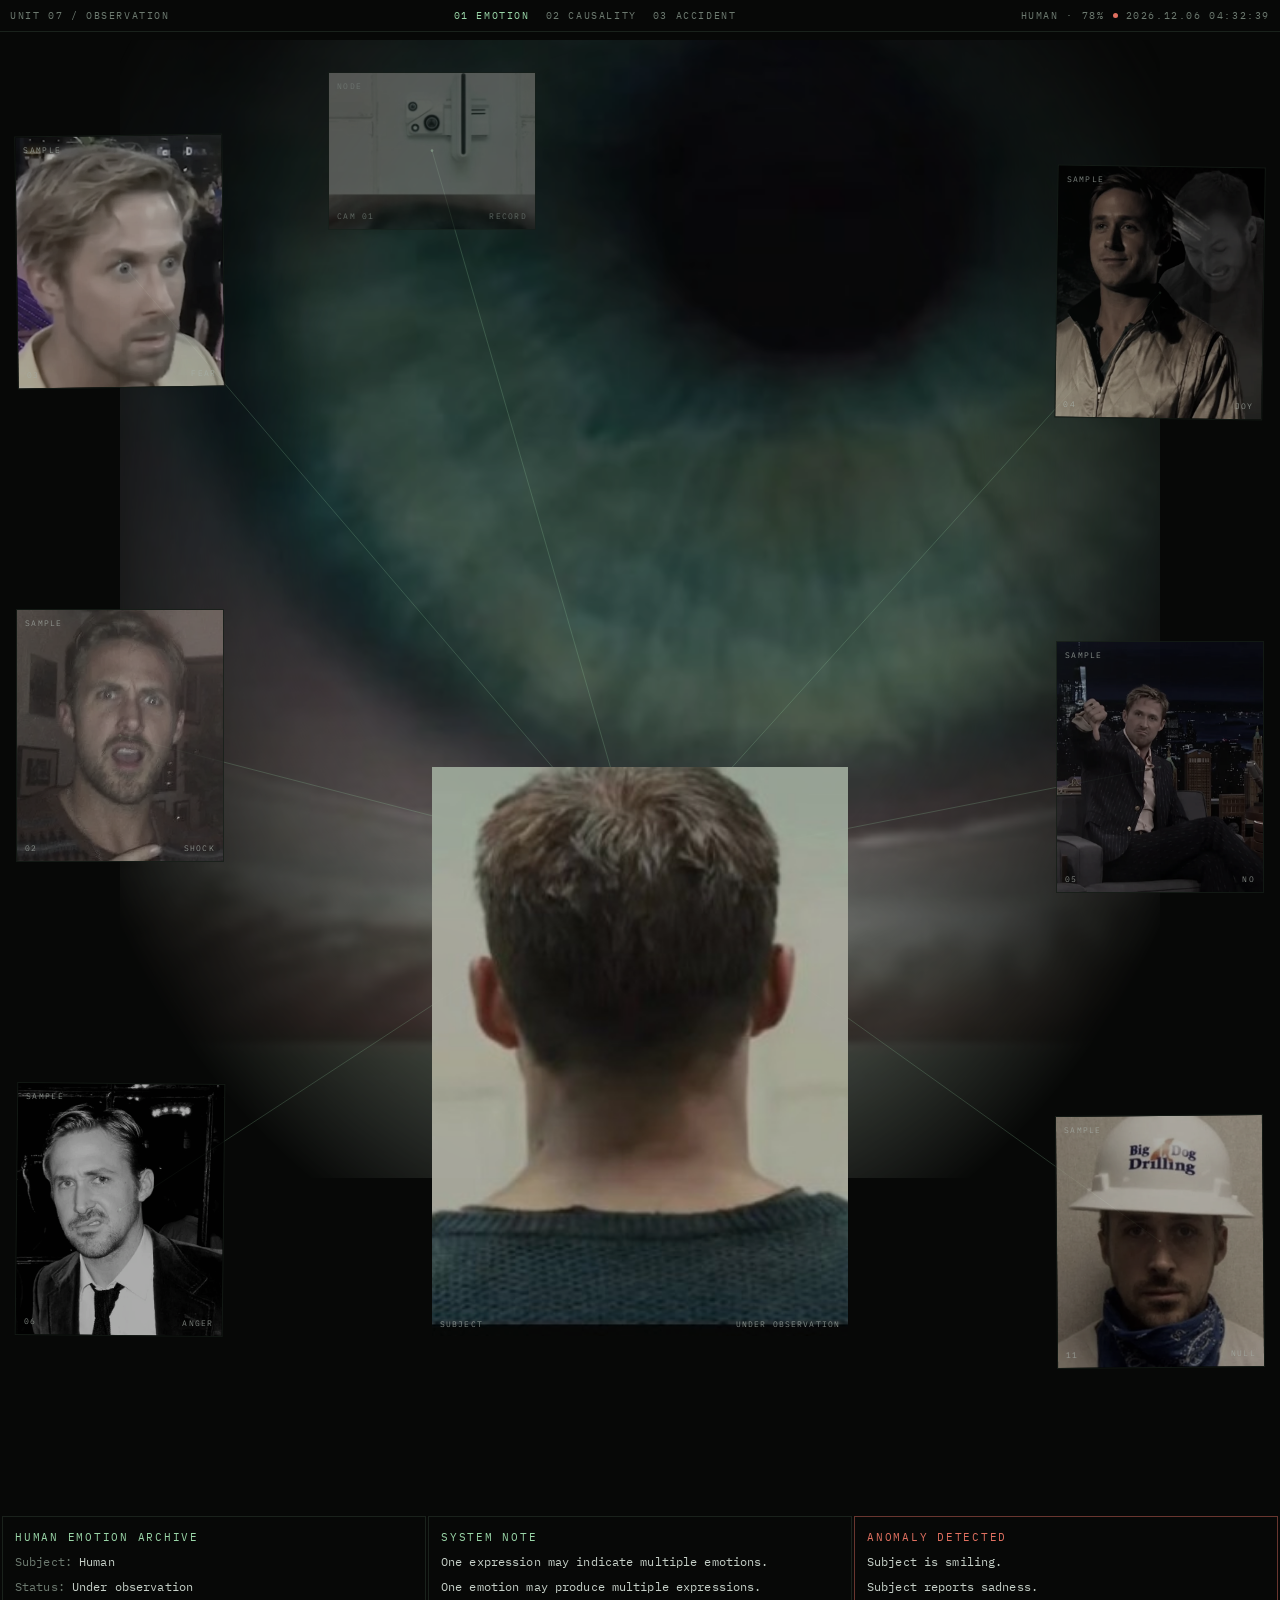
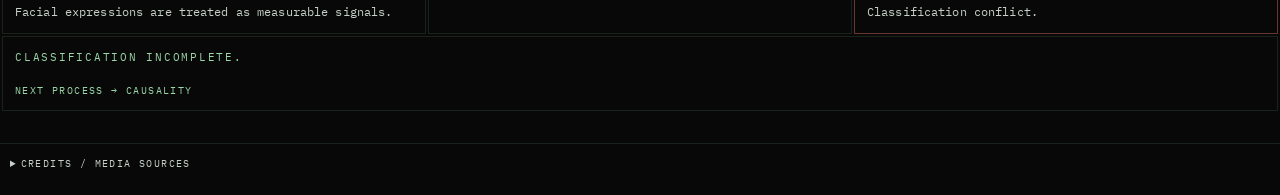
==== index.html @ 9084a10a "Clean android human patterns project" ====
<!DOCTYPE html>
<html lang="en">
  <head>
    <meta charset="UTF-8" />
    <meta name="viewport" content="width=device-width, initial-scale=1.0" />
    <title>01 Emotion — Observation Protocol</title>
    <link rel="preconnect" href="https://fonts.googleapis.com" />
    <link rel="preconnect" href="https://fonts.gstatic.com" crossorigin />
    <link
      href="https://fonts.googleapis.com/css2?family=IBM+Plex+Mono:wght@400;500&display=swap"
      rel="stylesheet"
    />
    <link rel="stylesheet" href="css/style.css?v=7" />
  </head>
  <body class="page-emotion">
    <a class="skip" href="#main">Skip to observation</a>

    <header class="protocol">
      <p class="protocol-id">Unit 07 / observation</p>
      <nav aria-label="Protocol pages">
        <a href="index.html" aria-current="page">01 Emotion</a>
        <a href="causality.html">02 Causality</a>
        <a href="accident.html">03 Accident</a>
      </nav>
      <p class="protocol-live">
        Human · <span data-confidence>78%</span>
        <span class="dot" aria-hidden="true"></span>
        <time data-clock>00:00:00</time>
      </p>
    </header>

    <div class="page-kicker">
      <h1>01 Emotion</h1>
      <p class="file">Subject: human &nbsp; Conf <span data-confidence>78%</span></p>
    </div>

    <main id="main">
      <section class="observe" aria-label="Emotion observation network">
        <svg class="net" aria-hidden="true"></svg>

        <figure class="eye-core">
          <img
            src="images/observe-eye.jpg"
            alt="Machine vision core: a close-up iris used as the observation system."
          />
        </figure>

        <figure class="subject-back">
          <img
            src="images/observe-subject.jpg"
            alt="The subject seen from behind, standing in front of the observation system."
          />
          <figcaption>
            <span>Subject</span>
            <span>Under observation</span>
          </figcaption>
        </figure>

        <button
          type="button"
          class="sample s-cam"
          data-id="00"
          data-class="SENSOR"
          data-conf="99"
          data-note="Wall-mounted capture node. Not an emotion. It watches the subject who is watching nothing."
        >
          <span class="tag">Node</span>
          <img
            src="images/observe-cam.jpg"
            alt="Wall camera used by the observation system."
          />
          <span class="cap"><span>Cam 01</span><span>Record</span></span>
        </button>

        <button
          type="button"
          class="sample s-fear"
          data-id="03"
          data-class="FEAR"
          data-conf="72"
          data-note="Detected widened eyes, open mouth, heightened facial tension. Possible emotional state: fear or surprise."
        >
          <span class="tag">Sample</span>
          <img
            src="images/subject-fear.png"
            alt="Same subject, eyes wide, recorded as possible fear or surprise."
          />
          <span class="cap"><span>03</span><span>Fear</span></span>
        </button>

        <button
          type="button"
          class="sample s-shock"
          data-id="02"
          data-class="SHOCK"
          data-conf="68"
          data-note="Mouth open. Breath held. Classification overlaps with fear. Cause: inconsistent."
        >
          <span class="tag">Sample</span>
          <img
            src="images/subject-shock.png"
            alt="Same subject, mouth open, recorded as shock."
          />
          <span class="cap"><span>02</span><span>Shock</span></span>
        </button>

        <button
          type="button"
          class="sample s-anger"
          data-id="06"
          data-class="ANGER"
          data-conf="61"
          data-note="Jaw tight. Reduced softness around the mouth. Logged as anger or disgust. Signal is not exclusive."
        >
          <span class="tag">Sample</span>
          <img
            src="images/subject-anger.png"
            alt="Same subject, face tightened, recorded as anger or disgust."
          />
          <span class="cap"><span>06</span><span>Anger</span></span>
        </button>

        <button
          type="button"
          class="sample s-joy"
          data-id="04"
          data-class="JOY"
          data-conf="62"
          data-note="Raised cheeks. Increased vocal energy. Often associated with reward. Subject may still report sadness."
        >
          <span class="tag">Sample</span>
          <img
            src="images/subject-joy.png"
            alt="Same subject smiling, recorded as joy."
          />
          <span class="cap"><span>04</span><span>Joy</span></span>
        </button>

        <button
          type="button"
          class="sample s-reject"
          data-id="05"
          data-class="REJECTION"
          data-conf="58"
          data-note="Thumbs down. Reduced approval. Withdrawal possible. Label may be sadness, refusal, or performance."
        >
          <span class="tag">Sample</span>
          <img
            src="images/subject-reject.png"
            alt="Same subject giving a thumbs down, recorded as rejection or sadness."
          />
          <span class="cap"><span>05</span><span>No</span></span>
        </button>

        <button
          type="button"
          class="sample s-null"
          data-id="11"
          data-class="UNCLASSIFIED"
          data-conf="41"
          data-note="Blank stare. No exclusive class. One expression may indicate multiple emotions."
        >
          <span class="tag">Sample</span>
          <img
            src="images/subject-blank.png"
            alt="Same subject, blank stare, no clear emotion class."
          />
          <span class="cap"><span>11</span><span>Null</span></span>
        </button>

        <aside class="readout" data-readout hidden>
          <button type="button" class="readout-close">Close</button>
          <p class="readout-status" data-status></p>
          <div class="readout-body" data-body></div>
        </aside>
      </section>

      <section class="notes">
        <section class="panel">
          <h2>Human emotion archive</h2>
          <p class="meta-line">Subject: <span>Human</span></p>
          <p class="meta-line">Status: <span>Under observation</span></p>
          <p>Facial expressions are treated as measurable signals.</p>
        </section>
        <section class="panel">
          <h2>System note</h2>
          <p>One expression may indicate multiple emotions.</p>
          <p>One emotion may produce multiple expressions.</p>
        </section>
        <section class="panel panel--alert">
          <h2>Anomaly detected</h2>
          <p>Subject is smiling.</p>
          <p>Subject reports sadness.</p>
          <p>Classification conflict.</p>
        </section>
        <section class="panel notes-end">
          <h2>Classification incomplete.</h2>
          <p class="continue">
            <a href="causality.html">Next process → Causality</a>
          </p>
        </section>
      </section>
    </main>

    <footer class="site-footer">
      <details>
        <summary>Credits / media sources</summary>
        <ul class="credits-list">
          <li>
            Eye / camera / subject-from-behind: found cinematic observation
            stills (baseline test texture).
          </li>
          <li>
            Six flanking stills: found photographs of the same subject in
            different expressions.
          </li>
        </ul>
      </details>
    </footer>

    <script src="js/script.js"></script>
  </body>
</html>
---- css/style.css ----
/* Simple tech feed — black terminal + stacked stills. */

:root {
  --bg: #070807;
  --fg: #c6d0c8;
  --dim: #6d7a70;
  --line: #1a221c;
  --accent: #86d39a;
  --alert: #e07060;
  --mono: "IBM Plex Mono", ui-monospace, Menlo, monospace;
  --gap: 2px;
}

*,
*::before,
*::after {
  box-sizing: border-box;
}

html {
  scroll-behavior: smooth;
}

body {
  margin: 0;
  min-height: 100vh;
  background: var(--bg);
  color: var(--fg);
  font-family: var(--mono);
  font-size: 12px;
  line-height: 1.5;
  letter-spacing: 0.01em;
}

.page-emotion {
  --accent: #9ad6a8;
}

.page-causality {
  --accent: #7ec8d4;
}

.page-accident {
  --accent: #e08a3c;
}

img {
  max-width: 100%;
  display: block;
}

a {
  color: var(--accent);
  text-decoration: none;
}

a:hover {
  text-decoration: underline;
  text-underline-offset: 0.2em;
}

h1,
h2,
p,
ul {
  margin: 0;
}

ul {
  padding-left: 1.1em;
}

.skip {
  position: absolute;
  left: -999px;
}

.skip:focus {
  left: 8px;
  top: 8px;
  z-index: 20;
  background: var(--bg);
  color: var(--accent);
  padding: 6px;
}

/* Top bar */
.protocol {
  display: flex;
  flex-wrap: wrap;
  justify-content: space-between;
  align-items: baseline;
  gap: 8px 20px;
  padding: 8px 10px;
  border-bottom: 1px solid var(--line);
  font-size: 10px;
  letter-spacing: 0.16em;
  text-transform: uppercase;
  color: var(--dim);
}

.protocol nav {
  display: flex;
  gap: 16px;
}

.protocol nav a {
  color: var(--dim);
}

.protocol nav a[aria-current="page"] {
  color: var(--accent);
}

.protocol-live {
  display: flex;
  align-items: center;
  gap: 8px;
}

.dot {
  width: 5px;
  height: 5px;
  border-radius: 50%;
  background: var(--alert);
  display: inline-block;
}

.page-kicker {
  position: absolute;
  width: 1px;
  height: 1px;
  overflow: hidden;
  clip: rect(0 0 0 0);
}

.page-kicker h1 {
  font-size: 11px;
  font-weight: 400;
  letter-spacing: 0.2em;
  text-transform: uppercase;
  color: var(--accent);
}

.page-kicker .file {
  font-size: 10px;
  letter-spacing: 0.12em;
  text-transform: uppercase;
  color: var(--dim);
  text-align: right;
}

/* Opening film strip */
.feed {
  width: min(860px, 100%);
  margin: 0 auto;
  background: #000;
}

.feed .still {
  height: auto;
  min-height: 0;
}

.feed .still img {
  position: static;
  width: 100%;
  height: auto;
  object-fit: contain;
  filter: none;
}

/* Stills */
.still {
  position: relative;
  overflow: hidden;
  background: #000;
  min-width: 0;
  min-height: 160px;
  height: 100%;
}

.still img {
  position: absolute;
  inset: 0;
  width: 100%;
  height: 100%;
  object-fit: cover;
  filter: grayscale(18%) contrast(1.06) saturate(0.82);
}

.page-causality .still img {
  filter: contrast(1.08) saturate(0.88) brightness(0.92);
}

.page-accident .still img {
  filter: sepia(0.18) saturate(1.15) contrast(1.08) hue-rotate(-8deg);
}

.feed .still img,
.still--raw img {
  filter: none;
}

.still img[src$=".svg"],
.still svg {
  position: absolute;
  inset: 0;
  width: 100%;
  height: 100%;
  filter: none;
  background: #070807;
  object-fit: contain;
}

.still figcaption {
  position: absolute;
  left: 8px;
  right: 8px;
  bottom: 6px;
  z-index: 2;
  display: flex;
  justify-content: space-between;
  gap: 8px;
  color: rgba(210, 220, 212, 0.72);
  font-size: 8px;
  letter-spacing: 0.14em;
  text-transform: uppercase;
  pointer-events: none;
}

.still .tag {
  position: absolute;
  top: 8px;
  left: 8px;
  z-index: 2;
  font-size: 8px;
  letter-spacing: 0.16em;
  text-transform: uppercase;
  color: rgba(210, 220, 212, 0.7);
}

.still--scan::after {
  content: "";
  position: absolute;
  inset: 0;
  z-index: 1;
  pointer-events: none;
  background: repeating-linear-gradient(
    to bottom,
    rgba(0, 0, 0, 0) 0 2px,
    rgba(0, 0, 0, 0.18) 2px 3px
  );
}

.rec-box {
  position: absolute;
  z-index: 2;
  border: 1px solid var(--accent);
}

.rec-box::before {
  content: attr(data-label);
  position: absolute;
  top: -13px;
  left: -1px;
  font-size: 8px;
  letter-spacing: 0.12em;
  color: var(--accent);
}

.rec-box--err {
  border-color: var(--alert);
}

/* Terminal text blocks */
.panel {
  background: transparent;
  border: 1px solid var(--line);
  padding: 12px;
  min-width: 0;
}

.panel h2 {
  font-size: 11px;
  letter-spacing: 0.16em;
  text-transform: uppercase;
  font-weight: 400;
  color: var(--accent);
  margin-bottom: 8px;
}

.panel p + p,
.panel h2 + p {
  margin-top: 0.55em;
}

.panel .lede {
  color: var(--fg);
}

.meta-line {
  color: var(--dim);
}

.meta-line span {
  color: var(--fg);
}

.panel--alert {
  border-color: rgba(224, 112, 96, 0.45);
}

.panel--alert h2 {
  color: var(--alert);
}

.badge {
  display: inline-block;
  font-size: 8px;
  letter-spacing: 0.14em;
  text-transform: uppercase;
  color: var(--dim);
  margin-bottom: 8px;
}

.chain {
  display: flex;
  flex-direction: column;
  font-size: 11px;
  letter-spacing: 0.12em;
  text-transform: uppercase;
}

.node {
  border: 1px solid var(--line);
  padding: 8px 10px;
  text-align: center;
}

.arrow {
  text-align: center;
  height: 18px;
  line-height: 18px;
  color: var(--dim);
}

.fork {
  border: 1px solid var(--line);
  padding: 14px;
  text-align: center;
}

.fork-in {
  letter-spacing: 0.18em;
  font-size: 11px;
  color: var(--accent);
}

.fork-arms {
  display: grid;
  grid-template-columns: 1fr 1fr;
  gap: 10px;
  margin-top: 10px;
}

.fork-col {
  display: flex;
  flex-direction: column;
  gap: 6px;
  font-size: 11px;
  letter-spacing: 0.12em;
  text-transform: uppercase;
}

.fork-col--err .node {
  color: var(--alert);
  border-color: rgba(224, 112, 96, 0.45);
}

.panel .fork {
  border: 0;
  padding: 0;
}

.site-footer {
  margin-top: 20px;
  padding: 12px 10px 24px;
  border-top: 1px solid var(--line);
  font-size: 10px;
  color: var(--dim);
}

.site-footer summary {
  cursor: pointer;
  letter-spacing: 0.14em;
  text-transform: uppercase;
  color: var(--fg);
}

.credits-list {
  margin: 10px 0 0;
}

.credits-list li {
  margin: 0.4em 0;
}

.continue {
  display: flex;
  justify-content: space-between;
  gap: 12px;
  margin-top: 10px;
  padding-top: 10px;
  letter-spacing: 0.14em;
  text-transform: uppercase;
  font-size: 10px;
}

.continue a {
  color: var(--accent);
}

/* Shared 3+center+3 board (Emotion + Causality) */
.board {
  display: grid;
  grid-template-columns: 1fr 2fr 1fr;
  grid-template-rows: 1fr 1fr 1fr;
  gap: 2px;
  padding: 2px;
  height: auto;
}

.p1-l1 { grid-column: 1; grid-row: 1; }
.p1-l2 { grid-column: 1; grid-row: 2; }
.p1-l3 { grid-column: 1; grid-row: 3; }
.p1-mid { grid-column: 2; grid-row: 1 / 4; }
.p1-r1 { grid-column: 3; grid-row: 1; }
.p1-r2 { grid-column: 3; grid-row: 2; }
.p1-r3 { grid-column: 3; grid-row: 3; }

.page-emotion .board .still,
.page-causality .board .still {
  min-height: 0;
  height: 100%;
}

.p1-mid {
  height: auto;
  overflow: hidden;
}

.p1-mid img {
  position: static;
  inset: auto;
  width: 100%;
  height: auto;
  object-fit: contain;
  display: block;
}

.page-emotion .notes {
  display: grid;
  grid-template-columns: repeat(3, minmax(0, 1fr));
  gap: 2px;
  padding: 2px 2px 12px;
}

/* PAGE 1 — observation network */
.observe {
  position: relative;
  display: grid;
  grid-template-columns: repeat(12, minmax(0, 1fr));
  grid-template-rows: repeat(46, minmax(0, 1fr));
  min-height: calc(100vh - 42px);
  padding: 8px 16px 20px;
  isolation: isolate;
}

.net {
  position: absolute;
  inset: 0;
  z-index: 2;
  width: 100%;
  height: 100%;
  pointer-events: none;
}

.net line {
  stroke: rgba(154, 214, 168, 0.3);
  stroke-width: 0.7;
}

.net circle {
  fill: rgba(154, 214, 168, 0.55);
}

.eye-core {
  grid-column: 2 / 12;
  grid-row: 1 / span 36;
  z-index: 1;
  margin: 0;
  overflow: hidden;
  background: #000;
  opacity: 0.7;
  mask-image: radial-gradient(ellipse at 50% 40%, #000 44%, transparent 84%);
  -webkit-mask-image: radial-gradient(ellipse at 50% 40%, #000 44%, transparent 84%);
}

.eye-core img {
  width: 100%;
  height: 100%;
  object-fit: cover;
  object-position: 50% 48%;
  animation: eye-pulse 9s ease-in-out infinite;
}

.subject-back {
  grid-column: 5 / 9;
  grid-row: 24 / span 18;
  z-index: 3;
  margin: 0;
  overflow: hidden;
  background: #000;
  opacity: 0.94;
}

.subject-back img {
  width: 100%;
  height: 100%;
  object-fit: cover;
  object-position: 50% 30%;
}

.subject-back figcaption {
  position: absolute;
  left: 8px;
  right: 8px;
  bottom: 6px;
  z-index: 2;
  display: flex;
  justify-content: space-between;
  font-size: 8px;
  letter-spacing: 0.14em;
  text-transform: uppercase;
  color: rgba(210, 220, 212, 0.62);
  pointer-events: none;
}

.subject-back {
  position: relative;
}

.sample {
  position: relative;
  z-index: 4;
  display: block;
  width: 100%;
  height: 100%;
  min-height: 0;
  padding: 0;
  margin: 0;
  border: 1px solid rgba(154, 214, 168, 0.14);
  background: #000;
  overflow: hidden;
  cursor: pointer;
  font: inherit;
  color: inherit;
  text-align: left;
  opacity: 0.78;
}

.sample img {
  width: 100%;
  height: 100%;
  object-fit: cover;
  filter: grayscale(32%) contrast(1.05) saturate(0.62) brightness(0.86);
  pointer-events: none;
}

.sample .tag,
.sample .cap {
  position: absolute;
  z-index: 2;
  pointer-events: none;
  font-size: 8px;
  letter-spacing: 0.16em;
  text-transform: uppercase;
  color: rgba(210, 220, 212, 0.72);
}

.sample .tag {
  top: 7px;
  left: 8px;
}

.sample .cap {
  left: 8px;
  right: 8px;
  bottom: 7px;
  display: flex;
  justify-content: space-between;
}

.sample.is-on {
  border-color: rgba(154, 214, 168, 0.7);
  z-index: 6;
  opacity: 1;
}

.sample.is-on img {
  filter: none;
}

.s-cam {
  grid-column: 4 / 6;
  grid-row: 2 / span 5;
  opacity: 0.5;
  transform: none;
}

.s-fear {
  grid-column: 1 / 3;
  grid-row: 4 / span 8;
  transform: rotate(-0.8deg);
}

.s-shock {
  grid-column: 1 / 3;
  grid-row: 19 / span 8;
}

.s-anger {
  grid-column: 1 / 3;
  grid-row: 34 / span 8;
  transform: rotate(0.6deg);
}

.s-joy {
  grid-column: 11 / 13;
  grid-row: 5 / span 8;
  transform: rotate(0.8deg);
}

.s-reject {
  grid-column: 11 / 13;
  grid-row: 20 / span 8;
}

.s-null {
  grid-column: 11 / 13;
  grid-row: 35 / span 8;
  transform: rotate(-0.5deg);
}

.page-emotion .notes-end .continue {
  justify-content: flex-start;
}

.readout {
  position: absolute;
  z-index: 8;
  width: min(320px, 86vw);
  padding: 14px 14px 16px;
  background: rgba(7, 8, 7, 0.92);
  border: 1px solid rgba(154, 214, 168, 0.28);
  color: var(--fg);
  animation: readout-in 0.28s ease;
}

.readout[hidden] {
  display: none;
}

.readout--right {
  right: 18px;
  top: 28%;
}

.readout--left {
  left: 18px;
  top: 30%;
}

.readout-close {
  position: absolute;
  top: 8px;
  right: 8px;
  font-family: var(--mono);
  font-size: 9px;
  letter-spacing: 0.16em;
  text-transform: uppercase;
  color: var(--dim);
  background: transparent;
  border: 0;
  cursor: pointer;
}

.readout-status {
  min-height: 1.4em;
  font-size: 10px;
  letter-spacing: 0.18em;
  text-transform: uppercase;
  color: var(--accent);
}

.readout-body {
  margin-top: 10px;
  font-size: 11px;
  line-height: 1.55;
}

.readout-body p {
  margin-top: 0.55em;
}

.readout-body .meta {
  color: var(--dim);
  letter-spacing: 0.14em;
  text-transform: uppercase;
  font-size: 10px;
}

.readout-body .meta span {
  color: var(--fg);
}

.readout-body .cursor {
  display: inline-block;
  color: var(--accent);
  animation: blink 1.15s steps(1) infinite;
}

@keyframes eye-pulse {
  0%,
  100% {
    opacity: 1;
  }
  50% {
    opacity: 0.82;
  }
}

@keyframes readout-in {
  from {
    opacity: 0;
  }
  to {
    opacity: 1;
  }
}

@media (prefers-reduced-motion: reduce) {
  .eye-core img,
  .readout,
  .readout-body .cursor {
    animation: none;
  }
}

.page-emotion .notes-end,
.page-causality .notes-end {
  grid-column: 1 / -1;
}

.panel-branch {
  grid-column: 1 / 3;
}

.board .still,
.model .still,
.feed .still {
  cursor: zoom-in;
}

.board .tag,
.board figcaption,
.model .tag,
.model figcaption,
.feed .tag,
.feed figcaption {
  pointer-events: none;
}

.zoom {
  padding: 0;
  border: 1px solid var(--line);
  background: #000;
  max-width: min(92vw, 1100px);
  max-height: 92vh;
}

.zoom::backdrop {
  background: rgba(0, 0, 0, 0.86);
}

.zoom img {
  display: block;
  max-width: 92vw;
  max-height: calc(92vh - 36px);
  width: auto;
  height: auto;
  margin: 0 auto;
  object-fit: contain;
}

.zoom-close {
  position: absolute;
  top: 8px;
  right: 8px;
  font-family: var(--mono);
  font-size: 10px;
  letter-spacing: 0.16em;
  text-transform: uppercase;
  color: var(--accent);
  background: rgba(0, 0, 0, 0.55);
  border: 1px solid var(--line);
  padding: 6px 10px;
  cursor: pointer;
}

.zoom {
  position: relative;
}

.bars {
  display: grid;
  gap: 7px;
  font-size: 10px;
  letter-spacing: 0.12em;
  text-transform: uppercase;
}

.bar {
  display: grid;
  grid-template-columns: 92px 1fr 28px;
  gap: 8px;
  align-items: center;
}

.bar i {
  height: 2px;
  background: var(--line);
  display: block;
}

.bar i span {
  display: block;
  height: 100%;
  background: var(--accent);
}

/* PAGE 2 — predictive simulation chamber */
.page-causality {
  overflow-x: hidden;
}

.page-causality .still {
  min-height: 0;
}

.page-causality .sim-frame img {
  filter: grayscale(30%) contrast(1.12) saturate(0.5) brightness(0.78);
}

.sim {
  display: grid;
  grid-template-columns: repeat(12, minmax(0, 1fr));
  grid-auto-rows: 20px;
  column-gap: 10px;
  row-gap: 0;
  padding: 18px 18px 72px;
  position: relative;
  isolation: isolate;
}

.sim::before {
  content: "";
  position: absolute;
  inset: 0;
  z-index: 12;
  pointer-events: none;
  opacity: 0.035;
  background: repeating-linear-gradient(
    to bottom,
    #fff 0 1px,
    transparent 1px 3px
  );
}

.sys {
  grid-column: 1 / -1;
  grid-row: 1 / span 5;
  z-index: 8;
  padding: 8px 2px 0;
  color: var(--dim);
  letter-spacing: 0.16em;
  text-transform: uppercase;
  font-size: 10px;
}

.sys p {
  max-width: 56%;
}

.sys-live {
  color: var(--accent);
  margin-right: 18px;
}

.load {
  margin-top: 10px;
  height: 1px;
  background: var(--line);
  max-width: 280px;
  overflow: hidden;
}

.load i {
  display: block;
  height: 100%;
  width: 40%;
  background: var(--accent);
  animation: load-sweep 7.5s ease-in-out infinite;
}

.input-core {
  grid-column: 4 / 10;
  grid-row: 10 / span 16;
  z-index: 7;
  display: flex;
  flex-direction: column;
  justify-content: center;
  padding: 28px 24px 24px;
  background: rgba(7, 8, 7, 0.78);
  border: 1px solid rgba(126, 200, 212, 0.22);
}

.input-core .badge {
  color: var(--accent);
}

.utterance {
  margin-top: 8px;
  font-size: clamp(26px, 4vw, 48px);
  font-weight: 400;
  letter-spacing: 0.03em;
  line-height: 1.15;
  color: var(--fg);
}

.replay {
  margin-top: 18px;
  font-size: 10px;
  letter-spacing: 0.2em;
  text-transform: uppercase;
  color: var(--dim);
}

.replay [data-replay] {
  color: var(--accent);
  margin-left: 10px;
}

.blink {
  display: inline-block;
  margin-left: 2px;
  color: var(--accent);
  animation: blink 1.15s steps(1) infinite;
}

.sim-frame {
  z-index: 3;
  cursor: zoom-in;
  border: 1px solid rgba(126, 200, 212, 0.16);
  background: #000;
}

.sim-frame .tag,
.sim-frame figcaption {
  pointer-events: none;
}

.sim-frame figcaption {
  color: rgba(180, 210, 214, 0.78);
}

.sim-frame.is-live {
  z-index: 8;
  border-color: rgba(126, 200, 212, 0.55);
}

.sim-frame--ghost.is-live {
  opacity: 0.82;
  mix-blend-mode: normal;
}

.sim-frame--scan::after {
  content: "";
  position: absolute;
  left: 0;
  right: 0;
  height: 28%;
  z-index: 3;
  pointer-events: none;
  background: linear-gradient(
    to bottom,
    transparent,
    rgba(126, 200, 212, 0.07),
    transparent
  );
  animation: scan-drop 5.6s linear infinite;
}

.sim-frame--ghost {
  opacity: 0.42;
  mix-blend-mode: screen;
}

.sim-ghost {
  grid-column: 5 / 10;
  grid-row: 6 / span 14;
  z-index: 1;
  opacity: 0.18;
  mix-blend-mode: screen;
  transform: translate(18px, -8px);
  border: 0;
  pointer-events: none;
  animation: ghost-drift 9s ease-in-out infinite;
}

.sim-a {
  grid-column: 1 / 6;
  grid-row: 8 / span 22;
  z-index: 4;
  transform: rotate(-1.1deg);
}

.sim-b {
  grid-column: 8 / 13;
  grid-row: 6 / span 20;
  z-index: 5;
  transform: rotate(1.3deg) translateY(12px);
}

.sim-c {
  grid-column: 7 / 11;
  grid-row: 24 / span 15;
  z-index: 2;
  transform: rotate(-0.8deg);
}

.sim-d {
  grid-column: 2 / 6;
  grid-row: 28 / span 16;
  z-index: 4;
  transform: rotate(0.7deg);
}

.sim-e {
  grid-column: 9 / 13;
  grid-row: 26 / span 13;
  z-index: 2;
  transform: translate(-20px, 8px);
}

.sim-path {
  grid-column: 1 / 8;
  grid-row: 42 / span 20;
  z-index: 1;
  transform: rotate(-0.6deg);
}

.sim-laugh {
  grid-column: 8 / 12;
  grid-row: 38 / span 16;
  z-index: 4;
  transform: rotate(2deg);
}

.sim-probe {
  grid-column: 1 / 5;
  grid-row: 58 / span 16;
  z-index: 3;
}

.sim-probe img {
  object-position: 50% 18%;
}

.sim-luv {
  grid-column: 10 / 13;
  grid-row: 52 / span 14;
  z-index: 2;
  transform: rotate(-1.4deg);
}

.sim-yard {
  grid-column: 4 / 8;
  grid-row: 62 / span 13;
  z-index: 3;
}

.sim-sign {
  grid-column: 8 / 13;
  grid-row: 64 / span 11;
  z-index: 1;
}

.sim-ask {
  grid-column: 1 / 4;
  grid-row: 74 / span 14;
  z-index: 3;
}

.log {
  z-index: 6;
  padding: 12px 10px 8px;
  border: 0;
  background: transparent;
  color: var(--dim);
  letter-spacing: 0.04em;
}

.log h2 {
  font-size: 11px;
  font-weight: 400;
  letter-spacing: 0.18em;
  text-transform: uppercase;
  color: var(--accent);
  margin-bottom: 8px;
}

.log .lede {
  color: var(--alert);
}

.sim-frame .prob {
  position: absolute;
  top: 8px;
  right: 8px;
  z-index: 4;
  font-size: 11px;
  letter-spacing: 0.14em;
  color: var(--accent);
  pointer-events: none;
}

.log-model {
  grid-column: 8 / 13;
  grid-row: 1 / span 5;
  text-align: right;
}

.log-error {
  grid-column: 1 / 5;
  grid-row: 44 / span 8;
}

.log-same {
  grid-column: 5 / 10;
  grid-row: 74 / span 8;
}

.log-vars {
  grid-column: 4 / 9;
  grid-row: 82 / span 6;
}

.log-end {
  grid-column: 3 / 11;
  grid-row: 88 / span 8;
}

.log-end h2 {
  color: var(--alert);
}

@keyframes blink {
  50% {
    opacity: 0;
  }
}

@keyframes load-sweep {
  0% {
    transform: translateX(-100%);
  }
  100% {
    transform: translateX(280%);
  }
}

@keyframes scan-drop {
  0% {
    top: -30%;
  }
  100% {
    top: 110%;
  }
}

@keyframes ghost-drift {
  0%,
  100% {
    opacity: 0.14;
    transform: translate(18px, -8px);
  }
  50% {
    opacity: 0.28;
    transform: translate(28px, 4px);
  }
}

@media (prefers-reduced-motion: reduce) {
  .blink,
  .load i,
  .sim-frame--scan::after,
  .sim-ghost {
    animation: none;
  }
}

/* PAGE 3 */
.page-accident .wreck {
  display: grid;
  grid-template-columns: repeat(12, minmax(0, 1fr));
  grid-auto-rows: 28px;
  column-gap: 2px;
  row-gap: 0;
  padding: 2px 2px 16px;
}

.p3-case {
  grid-column: 1 / 6;
  grid-row: span 7;
  z-index: 2;
}

.p3-meet-a {
  grid-column: 5 / 10;
  grid-row: span 14;
  transform: rotate(-1.6deg);
  z-index: 1;
}

.p3-meet-b {
  grid-column: 9 / 13;
  grid-row: span 12;
  transform: rotate(2.4deg);
  margin-top: 48px;
  z-index: 3;
}

.p3-hug-r {
  grid-column: 1 / 7;
  grid-row: span 16;
}

.p3-hug-g {
  grid-column: 6 / 12;
  grid-row: span 14;
  transform: rotate(3.2deg);
  margin-top: 28px;
  z-index: 4;
}

.p3-label {
  grid-column: 2 / 8;
  grid-row: span 3;
  z-index: 5;
  font-size: 10px;
  letter-spacing: 0.16em;
  text-transform: uppercase;
  color: var(--accent);
}

.p3-cry-a {
  grid-column: 1 / 5;
  grid-row: span 16;
  transform: rotate(-3deg);
}

.p3-cry-b {
  grid-column: 4 / 8;
  grid-row: span 13;
  margin-top: 56px;
  z-index: 2;
}

.p3-error {
  grid-column: 8 / 13;
  grid-row: span 10;
}

.p3-love-a {
  grid-column: 1 / 6;
  grid-row: span 14;
}

.p3-love-b {
  grid-column: 5 / 10;
  grid-row: span 12;
  transform: rotate(-2.8deg);
  margin-top: 36px;
  z-index: 3;
}

.p3-ghost {
  grid-column: 9 / 13;
  grid-row: span 10;
  opacity: 0.45;
  mix-blend-mode: screen;
  transform: rotate(6deg);
}

.p3-sil-a {
  grid-column: 2 / 7;
  grid-row: span 16;
}

.p3-sil-b {
  grid-column: 7 / 12;
  grid-row: span 16;
}

.p3-quote {
  grid-column: 1 / 8;
  grid-row: span 7;
  padding: 16px 8px;
}

.p3-quote p {
  font-size: 13px;
  letter-spacing: 0.04em;
  color: var(--fg);
}

.p3-leave-a {
  grid-column: 1 / 6;
  grid-row: span 13;
}

.p3-leave-b {
  grid-column: 6 / 13;
  grid-row: span 13;
}

.p3-shatter {
  grid-column: 2 / 12;
  grid-row: span 5;
  padding: 18px 0;
}

.shatter {
  font-size: 22px;
  letter-spacing: 0.12em;
  text-transform: uppercase;
  color: var(--accent);
}

.shatter span {
  display: inline-block;
}

.shatter span:nth-child(2) {
  margin-left: 6vw;
}

.shatter span:nth-child(3) {
  margin-left: 2vw;
  opacity: 0.5;
}

.p3-end {
  grid-column: 3 / 11;
  grid-row: span 9;
}

.p3-dup {
  grid-column: 8 / 13;
  grid-row: span 9;
  margin-top: -40px;
  opacity: 0.4;
  mix-blend-mode: screen;
  transform: rotate(-8deg);
}

.offset-panel {
  position: relative;
}

@media (max-width: 980px) {
  .protocol {
    flex-direction: column;
  }

  .board {
    grid-template-columns: 1fr 1fr;
    grid-template-rows: none;
    height: auto;
  }

  .p1-mid {
    grid-column: 1 / -1;
    grid-row: 1;
    min-height: 0;
  }

  .p1-l1,
  .p1-l2,
  .p1-l3,
  .p1-r1,
  .p1-r2,
  .p1-r3 {
    grid-column: auto;
    grid-row: auto;
    min-height: 42vw;
  }

  .page-emotion .notes {
    grid-template-columns: 1fr 1fr;
  }

  .observe {
    grid-template-rows: none;
    grid-auto-rows: 16px;
    min-height: 0;
  }

  .eye-core {
    grid-column: 1 / -1;
    grid-row: 1 / span 16;
    opacity: 0.5;
  }

  .subject-back {
    grid-column: 3 / 11;
    grid-row: 12 / span 10;
  }

  .s-cam {
    grid-column: 1 / 4;
    grid-row: 2 / span 5;
  }

  .s-fear,
  .s-shock,
  .s-anger {
    grid-column: 1 / 5;
  }

  .s-joy,
  .s-reject,
  .s-null {
    grid-column: 9 / 13;
  }

  .s-fear { grid-row: 22 / span 7; }
  .s-joy { grid-row: 22 / span 7; }
  .s-shock { grid-row: 31 / span 7; }
  .s-reject { grid-row: 31 / span 7; }
  .s-anger { grid-row: 40 / span 7; }
  .s-null { grid-row: 40 / span 7; }

  .readout--left,
  .readout--right {
    left: 10px;
    right: 10px;
    top: auto;
    bottom: 16px;
    width: auto;
  }

  .sim {
    grid-template-columns: repeat(6, minmax(0, 1fr));
    grid-auto-rows: 18px;
    padding: 12px 10px 48px;
  }

  .sys {
    grid-column: 1 / -1;
    grid-row: 1 / span 6;
  }

  .sim-ghost {
    display: none;
  }

  .input-core {
    grid-column: 1 / -1;
    grid-row: 7 / span 12;
    transform: none;
  }

  .sim-a {
    grid-column: 1 / 5;
    grid-row: 18 / span 16;
    transform: rotate(-0.6deg);
  }

  .sim-b {
    grid-column: 3 / 7;
    grid-row: 28 / span 15;
    transform: rotate(0.8deg);
  }

  .sim-c {
    grid-column: 1 / 4;
    grid-row: 40 / span 12;
  }

  .sim-d {
    grid-column: 3 / 7;
    grid-row: 48 / span 12;
  }

  .sim-e {
    grid-column: 1 / 5;
    grid-row: 56 / span 10;
  }

  .sim-path {
    grid-column: 1 / -1;
    grid-row: 66 / span 14;
  }

  .sim-laugh {
    grid-column: 1 / 4;
    grid-row: 78 / span 12;
  }

  .sim-probe {
    grid-column: 3 / 7;
    grid-row: 86 / span 12;
  }

  .sim-luv,
  .sim-yard,
  .sim-sign,
  .sim-ask {
    grid-column: 1 / -1;
    grid-row: auto;
    min-height: 200px;
    transform: none;
  }

  .log-model,
  .log-error,
  .log-same,
  .log-vars,
  .log-end {
    grid-column: 1 / -1;
    grid-row: auto;
  }

  .page-accident .wreck {
    grid-template-columns: repeat(6, 1fr);
  }

  .page-accident .wreck > * {
    transform: none;
    margin: 0 0 2px;
    grid-column: span 3;
    grid-row: span 12;
    opacity: 1;
    mix-blend-mode: normal;
  }

  .p3-case,
  .p3-quote,
  .p3-error,
  .p3-end,
  .p3-shatter,
  .p3-label {
    grid-column: 1 / -1;
    grid-row: span 8;
  }
}

@media (max-width: 620px) {
  .page-emotion .notes {
    grid-template-columns: 1fr;
  }

  .page-accident .wreck > * {
    grid-column: 1 / -1;
    grid-row: span 14;
  }

  .p3-meet-a,
  .p3-hug-r,
  .p3-cry-a,
  .p3-love-a,
  .p3-sil-a,
  .p3-leave-a {
    grid-column: 1 / 4;
  }

  .p3-meet-b,
  .p3-hug-g,
  .p3-cry-b,
  .p3-love-b,
  .p3-sil-b,
  .p3-leave-b {
    grid-column: 4 / 7;
  }
}
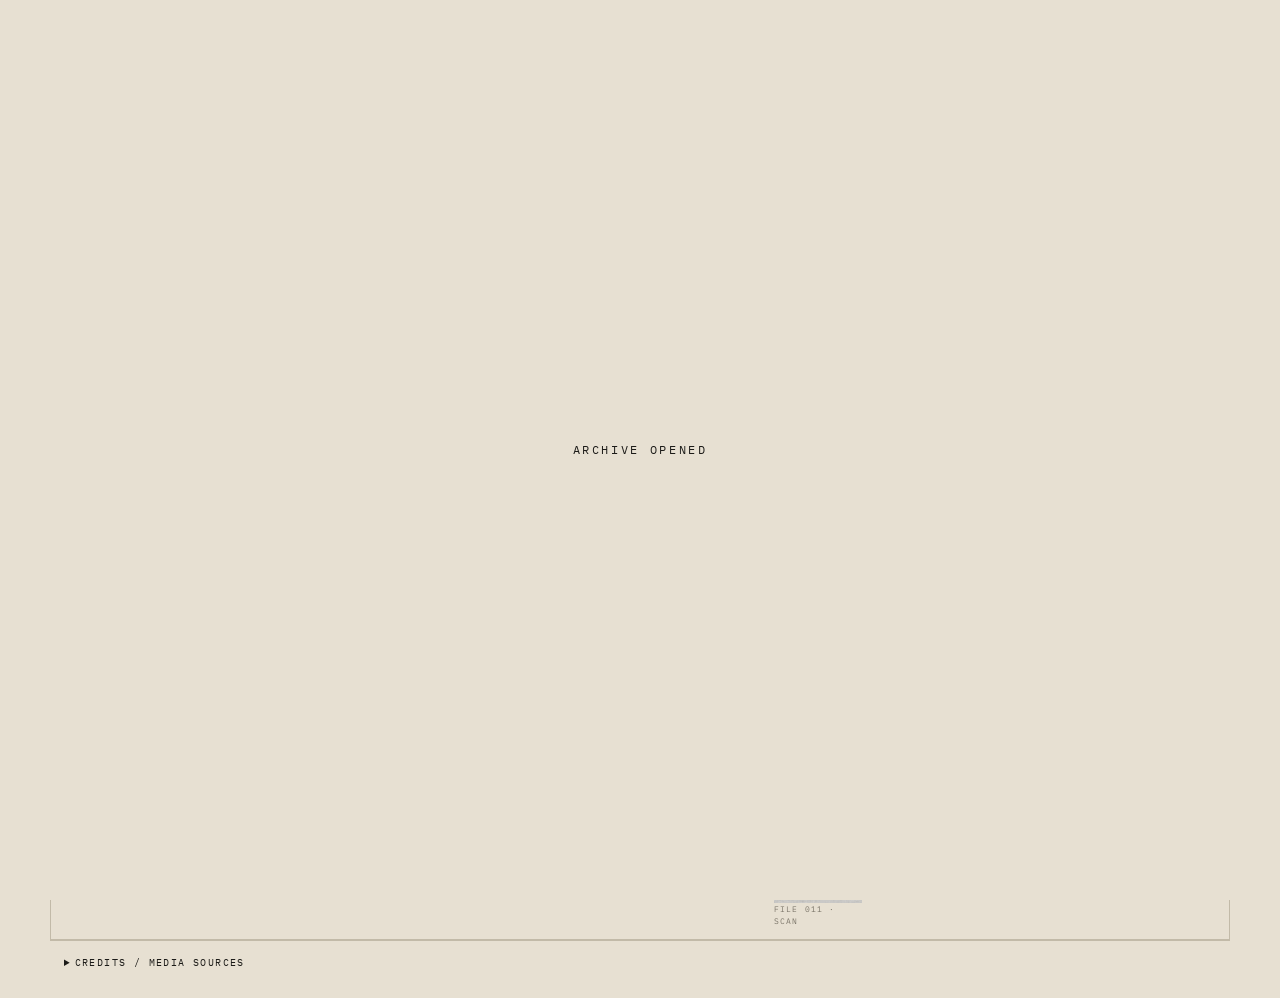
==== commit 005a537e: "Publish the Evelyn Vale 1968 archive in place of the old emotion protocol. Co-authored-by: Cursor <c" ====
--- a/index.html
+++ b/index.html
@@ -3,221 +3,183 @@
   <head>
     <meta charset="UTF-8" />
     <meta name="viewport" content="width=device-width, initial-scale=1.0" />
-    <title>01 Emotion — Observation Protocol</title>
+    <title>FILE 011 — Evelyn Vale</title>
     <link rel="preconnect" href="https://fonts.googleapis.com" />
     <link rel="preconnect" href="https://fonts.gstatic.com" crossorigin />
     <link
-      href="https://fonts.googleapis.com/css2?family=IBM+Plex+Mono:wght@400;500&display=swap"
+      href="https://fonts.googleapis.com/css2?family=Caveat:wght@500&family=IBM+Plex+Mono:wght@400;500&family=Special+Elite&display=swap"
       rel="stylesheet"
     />
     <link rel="stylesheet" href="css/style.css?v=7" />
   </head>
-  <body class="page-emotion">
-    <a class="skip" href="#main">Skip to observation</a>
+  <body class="page-archive">
+    <a class="skip" href="#main">Skip to subject file</a>
 
-    <header class="protocol">
-      <p class="protocol-id">Unit 07 / observation</p>
-      <nav aria-label="Protocol pages">
-        <a href="index.html" aria-current="page">01 Emotion</a>
-        <a href="causality.html">02 Causality</a>
-        <a href="accident.html">03 Accident</a>
-      </nav>
-      <p class="protocol-live">
-        Human · <span data-confidence>78%</span>
-        <span class="dot" aria-hidden="true"></span>
-        <time data-clock>00:00:00</time>
-      </p>
-    </header>
-
-    <div class="page-kicker">
-      <h1>01 Emotion</h1>
-      <p class="file">Subject: human &nbsp; Conf <span data-confidence>78%</span></p>
+    <div class="access" data-access>
+      <p data-access-line>ACCESSING FILE...</p>
     </div>
 
-    <main id="main">
-      <section class="observe" aria-label="Emotion observation network">
-        <svg class="net" aria-hidden="true"></svg>
+    <main id="main" class="dossier">
+      <header class="file-brand">
+        <p>Android Archive System</p>
+        <p>Human Patterns Lab.</p>
+      </header>
 
-        <figure class="eye-core">
-          <img
-            src="images/observe-eye.jpg"
-            alt="Machine vision core: a close-up iris used as the observation system."
-          />
+      <header class="file-midhead">
+        <p><span class="file-no">File 011</span></p>
+        <p>Case status: Partial / Missing</p>
+      </header>
+
+      <header class="file-righthead">
+        <p>Subject <span class="redact" aria-hidden="true"></span></p>
+        <p>Evelyn Vale</p>
+        <p>1968 · London</p>
+      </header>
+
+      <nav class="file-nav" aria-label="Archive sections">
+        <h1 class="visually-hidden">Case 11, Evelyn Vale. Historical human subject, London 1968.</h1>
+        <ol>
+          <li>
+            <a href="index.html" aria-current="page">01_Identity</a>
+          </li>
+          <li>
+            <a href="reconstruction.html#visual">02_Visual Records</a>
+          </li>
+          <li>
+            <a href="reconstruction.html#writings">03_Personal Writings</a>
+          </li>
+          <li>
+            <a href="reconstruction.html#medical">04_Medical</a>
+          </li>
+          <li>
+            <a href="reconstruction.html#police">05_Police</a>
+          </li>
+          <li>
+            <a href="reconstruction.html#audio">06_Audio / Testimony</a>
+          </li>
+          <li>
+            <a href="reconstruction.html#objects">07_Objects</a>
+          </li>
+          <li>
+            <a href="no-original.html">08_Unverified</a>
+          </li>
+        </ol>
+
+        <div class="thumb-grid" aria-hidden="true">
+          <img src="images/archive/contact-sheet.jpg" alt="" />
+          <img src="images/archive/london-street.jpg" alt="" />
+          <img src="images/archive/diary-page.jpg" alt="" />
+          <img src="images/archive/police-report.jpg" alt="" />
+          <img src="images/archive/medical-form.jpg" alt="" />
+          <img src="images/archive/tube-ticket.jpg" alt="" />
+        </div>
+
+        <dl class="file-meta">
+          <div><dt>Total files</dt><dd>128</dd></div>
+          <div><dt>Accessed</dt><dd>17</dd></div>
+          <div><dt>Status</dt><dd>Partial</dd></div>
+          <div><dt>Login</dt><dd>Unit 07</dd></div>
+        </dl>
+      </nav>
+
+      <section class="file-subject" aria-label="Identity still">
+        <div class="portrait-wrap">
+          <figure class="portrait scan-shift">
+            <img
+              src="images/archive/evelyn-portrait.jpg"
+              alt="Black-and-white analog identification portrait of Evelyn Vale, a young woman in London, about 1968. Short dark hair, dark turtleneck, looking slightly away from the camera."
+            />
+            <span class="scan-box" aria-hidden="true">
+              Identity match
+              <small>62% · partial</small>
+              <small>Print date unverified</small>
+            </span>
+            <figcaption class="hand">print unverified</figcaption>
+          </figure>
+          <div class="eye-stack">
+            <figure>
+              <img src="images/archive/evelyn-eye-l.jpg" alt="Cropped left eye from the 1968 identity still." />
+            </figure>
+            <figure>
+              <img src="images/archive/evelyn-eye-r.jpg" alt="Cropped right eye from the 1968 identity still." />
+            </figure>
+          </div>
+        </div>
+
+        <dl class="subject-id">
+          <div><dt>Case</dt><dd>11</dd></div>
+          <div><dt>Subject</dt><dd>Evelyn Vale</dd></div>
+          <div><dt>Age</dt><dd>24</dd></div>
+          <div><dt>Year</dt><dd>1968</dd></div>
+          <div><dt>Location</dt><dd>London</dd></div>
+          <div><dt>Occupation</dt><dd>Performance artist / photographer</dd></div>
+          <div><dt>Status</dt><dd>Missing</dd></div>
+        </dl>
+        <p class="redact-row" aria-label="Redacted field"><span class="redact"></span></p>
+        <blockquote>
+          “They will keep the photographs and think they kept me.”
+        </blockquote>
+        <figure class="print-mark">
+          <img src="images/dossier/print.jpg" alt="Ink fingerprint stamped onto the archive sheet by the system." />
+          <figcaption>File 011 · scan</figcaption>
         </figure>
-
-        <figure class="subject-back">
-          <img
-            src="images/observe-subject.jpg"
-            alt="The subject seen from behind, standing in front of the observation system."
-          />
-          <figcaption>
-            <span>Subject</span>
-            <span>Under observation</span>
-          </figcaption>
-        </figure>
-
-        <button
-          type="button"
-          class="sample s-cam"
-          data-id="00"
-          data-class="SENSOR"
-          data-conf="99"
-          data-note="Wall-mounted capture node. Not an emotion. It watches the subject who is watching nothing."
-        >
-          <span class="tag">Node</span>
-          <img
-            src="images/observe-cam.jpg"
-            alt="Wall camera used by the observation system."
-          />
-          <span class="cap"><span>Cam 01</span><span>Record</span></span>
-        </button>
-
-        <button
-          type="button"
-          class="sample s-fear"
-          data-id="03"
-          data-class="FEAR"
-          data-conf="72"
-          data-note="Detected widened eyes, open mouth, heightened facial tension. Possible emotional state: fear or surprise."
-        >
-          <span class="tag">Sample</span>
-          <img
-            src="images/subject-fear.png"
-            alt="Same subject, eyes wide, recorded as possible fear or surprise."
-          />
-          <span class="cap"><span>03</span><span>Fear</span></span>
-        </button>
-
-        <button
-          type="button"
-          class="sample s-shock"
-          data-id="02"
-          data-class="SHOCK"
-          data-conf="68"
-          data-note="Mouth open. Breath held. Classification overlaps with fear. Cause: inconsistent."
-        >
-          <span class="tag">Sample</span>
-          <img
-            src="images/subject-shock.png"
-            alt="Same subject, mouth open, recorded as shock."
-          />
-          <span class="cap"><span>02</span><span>Shock</span></span>
-        </button>
-
-        <button
-          type="button"
-          class="sample s-anger"
-          data-id="06"
-          data-class="ANGER"
-          data-conf="61"
-          data-note="Jaw tight. Reduced softness around the mouth. Logged as anger or disgust. Signal is not exclusive."
-        >
-          <span class="tag">Sample</span>
-          <img
-            src="images/subject-anger.png"
-            alt="Same subject, face tightened, recorded as anger or disgust."
-          />
-          <span class="cap"><span>06</span><span>Anger</span></span>
-        </button>
-
-        <button
-          type="button"
-          class="sample s-joy"
-          data-id="04"
-          data-class="JOY"
-          data-conf="62"
-          data-note="Raised cheeks. Increased vocal energy. Often associated with reward. Subject may still report sadness."
-        >
-          <span class="tag">Sample</span>
-          <img
-            src="images/subject-joy.png"
-            alt="Same subject smiling, recorded as joy."
-          />
-          <span class="cap"><span>04</span><span>Joy</span></span>
-        </button>
-
-        <button
-          type="button"
-          class="sample s-reject"
-          data-id="05"
-          data-class="REJECTION"
-          data-conf="58"
-          data-note="Thumbs down. Reduced approval. Withdrawal possible. Label may be sadness, refusal, or performance."
-        >
-          <span class="tag">Sample</span>
-          <img
-            src="images/subject-reject.png"
-            alt="Same subject giving a thumbs down, recorded as rejection or sadness."
-          />
-          <span class="cap"><span>05</span><span>No</span></span>
-        </button>
-
-        <button
-          type="button"
-          class="sample s-null"
-          data-id="11"
-          data-class="UNCLASSIFIED"
-          data-conf="41"
-          data-note="Blank stare. No exclusive class. One expression may indicate multiple emotions."
-        >
-          <span class="tag">Sample</span>
-          <img
-            src="images/subject-blank.png"
-            alt="Same subject, blank stare, no clear emotion class."
-          />
-          <span class="cap"><span>11</span><span>Null</span></span>
-        </button>
-
-        <aside class="readout" data-readout hidden>
-          <button type="button" class="readout-close">Close</button>
-          <p class="readout-status" data-status></p>
-          <div class="readout-body" data-body></div>
-        </aside>
       </section>
 
-      <section class="notes">
-        <section class="panel">
-          <h2>Human emotion archive</h2>
-          <p class="meta-line">Subject: <span>Human</span></p>
-          <p class="meta-line">Status: <span>Under observation</span></p>
-          <p>Facial expressions are treated as measurable signals.</p>
-        </section>
-        <section class="panel">
-          <h2>System note</h2>
-          <p>One expression may indicate multiple emotions.</p>
-          <p>One emotion may produce multiple expressions.</p>
-        </section>
-        <section class="panel panel--alert">
-          <h2>Anomaly detected</h2>
-          <p>Subject is smiling.</p>
-          <p>Subject reports sadness.</p>
-          <p>Classification conflict.</p>
-        </section>
-        <section class="panel notes-end">
-          <h2>Classification incomplete.</h2>
-          <p class="continue">
-            <a href="causality.html">Next process → Causality</a>
-          </p>
-        </section>
-      </section>
+      <aside class="file-log" aria-label="System log">
+        <h2>System log</h2>
+        <ol>
+          <li><time>02:14:08</time> File opened</li>
+          <li><time>02:14:12</time> Visual record loaded</li>
+          <li><time>02:14:15</time> Identity match partial</li>
+          <li><time>02:14:21</time> Source conflict detected</li>
+        </ol>
+
+        <h2>Analysis result</h2>
+        <table>
+          <tbody>
+            <tr><th>Identity match</th><td>62%</td><td>partial</td></tr>
+            <tr><th>Source reliability</th><td>78%</td><td>mixed</td></tr>
+            <tr><th>Record consistency</th><td>41%</td><td>contradictory</td></tr>
+            <tr><th>Date confidence</th><td>69%</td><td>partial</td></tr>
+            <tr><th>Verification status</th><td>—</td><td>incomplete</td></tr>
+          </tbody>
+        </table>
+
+        <p class="note">
+          The subject can be indexed.
+          The subject cannot yet be verified.
+        </p>
+
+        <div class="place-row">
+          <figure>
+            <img src="images/archive/london-street.jpg" alt="Soho street in the early 1960s, filed as last known district." />
+            <figcaption class="hand">same street?</figcaption>
+          </figure>
+          <figure>
+            <img src="images/archive/empty-studio.jpg" alt="Empty room with scattered photographs. Occupancy unverified." />
+          </figure>
+        </div>
+
+        <p class="missing">
+          <span class="redact"></span>
+          <span class="redact short"></span>
+          Record incomplete.
+          <span class="hand quiet">more records do not produce one stable identity.</span>
+        </p>
+      </aside>
     </main>
 
-    <footer class="site-footer">
+    <footer class="site-footer dossier-foot">
       <details>
         <summary>Credits / media sources</summary>
+        <p>Homepage file presents a restricted identity sheet for a historical human subject. It does not contain the full case.</p>
         <ul class="credits-list">
-          <li>
-            Eye / camera / subject-from-behind: found cinematic observation
-            stills (baseline test texture).
-          </li>
-          <li>
-            Six flanking stills: found photographs of the same subject in
-            different expressions.
-          </li>
+          <li>Identity still and eye crops: generated analog portrait for fictional subject Evelyn Vale, 1968.</li>
+          <li>Street still: Old Compton Street, Soho, 1960 — Métneki János dr. / Fortepan, Wikimedia Commons, CC BY-SA 3.0.</li>
+          <li>Attached fragments: contact sheet, diary, police note, medical form, ticket, empty room — project originals. Fingerprint stamp from the file overlay.</li>
         </ul>
       </details>
     </footer>
-
-    <script src="js/script.js"></script>
+    <script src="js/script.js?v=7"></script>
   </body>
 </html>
--- a/css/style.css
+++ b/css/style.css
@@ -1,14 +1,16 @@
-/* Simple tech feed — black terminal + stacked stills. */
+/* CASE 11 — analog archive examined by a future unit. */
 
 :root {
-  --bg: #070807;
-  --fg: #c6d0c8;
-  --dim: #6d7a70;
-  --line: #1a221c;
-  --accent: #86d39a;
-  --alert: #e07060;
-  --mono: "IBM Plex Mono", ui-monospace, Menlo, monospace;
-  --gap: 2px;
+  --bg: #080808;
+  --ink: #d8d4cc;
+  --dim: #7a766e;
+  --line: #1c1c1c;
+  --paper: #cfc6b4;
+  --cyan: #7aa8b0;
+  --alert: #b45a4e;
+  --sys: "IBM Plex Mono", ui-monospace, Menlo, monospace;
+  --doc: "EB Garamond", "Times New Roman", serif;
+  --type: "Special Elite", "Courier New", monospace;
 }
 
 *,
@@ -25,23 +27,30 @@
   margin: 0;
   min-height: 100vh;
   background: var(--bg);
-  color: var(--fg);
-  font-family: var(--mono);
+  color: var(--ink);
+  font-family: var(--sys);
   font-size: 12px;
   line-height: 1.5;
-  letter-spacing: 0.01em;
-}
-
-.page-emotion {
-  --accent: #9ad6a8;
-}
-
-.page-causality {
-  --accent: #7ec8d4;
-}
-
-.page-accident {
-  --accent: #e08a3c;
+}
+
+.page-archive,
+.page-recon,
+.page-none {
+  --bg: #e7e0d2;
+  --ink: #1c1b18;
+  --dim: #6a6458;
+  --line: #c2baa8;
+  --cyan: #1c1b18;
+  --alert: #2a2a2a;
+  --hand: "Caveat", "Segoe Script", cursive;
+  background: var(--bg);
+  color: var(--ink);
+}
+
+.page-archive a,
+.page-recon a,
+.page-none a {
+  color: var(--ink);
 }
 
 img {
@@ -50,7 +59,7 @@
 }
 
 a {
-  color: var(--accent);
+  color: var(--cyan);
   text-decoration: none;
 }
 
@@ -61,13 +70,12 @@
 
 h1,
 h2,
+h3,
 p,
-ul {
+ol,
+ul,
+figure {
   margin: 0;
-}
-
-ul {
-  padding-left: 1.1em;
 }
 
 .skip {
@@ -78,44 +86,46 @@
 .skip:focus {
   left: 8px;
   top: 8px;
-  z-index: 20;
+  z-index: 40;
   background: var(--bg);
-  color: var(--accent);
+  color: var(--cyan);
   padding: 6px;
 }
 
-/* Top bar */
-.protocol {
+.visually-hidden {
+  position: absolute;
+  width: 1px;
+  height: 1px;
+  overflow: hidden;
+  clip: rect(0 0 0 0);
+}
+
+/* System chrome */
+.aru {
   display: flex;
   flex-wrap: wrap;
   justify-content: space-between;
   align-items: baseline;
   gap: 8px 20px;
-  padding: 8px 10px;
+  padding: 8px 14px;
   border-bottom: 1px solid var(--line);
   font-size: 10px;
-  letter-spacing: 0.16em;
-  text-transform: uppercase;
-  color: var(--dim);
-}
-
-.protocol nav {
+  letter-spacing: 0.18em;
+  text-transform: uppercase;
+  color: var(--dim);
+}
+
+.aru nav {
   display: flex;
   gap: 16px;
 }
 
-.protocol nav a {
-  color: var(--dim);
-}
-
-.protocol nav a[aria-current="page"] {
-  color: var(--accent);
-}
-
-.protocol-live {
-  display: flex;
-  align-items: center;
-  gap: 8px;
+.aru nav a {
+  color: var(--dim);
+}
+
+.aru nav a[aria-current="page"] {
+  color: var(--cyan);
 }
 
 .dot {
@@ -126,546 +136,181 @@
   display: inline-block;
 }
 
-.page-kicker {
-  position: absolute;
-  width: 1px;
-  height: 1px;
-  overflow: hidden;
-  clip: rect(0 0 0 0);
-}
-
-.page-kicker h1 {
-  font-size: 11px;
-  font-weight: 400;
-  letter-spacing: 0.2em;
-  text-transform: uppercase;
-  color: var(--accent);
-}
-
-.page-kicker .file {
-  font-size: 10px;
-  letter-spacing: 0.12em;
-  text-transform: uppercase;
-  color: var(--dim);
-  text-align: right;
-}
-
-/* Opening film strip */
-.feed {
-  width: min(860px, 100%);
-  margin: 0 auto;
-  background: #000;
-}
-
-.feed .still {
-  height: auto;
-  min-height: 0;
-}
-
-.feed .still img {
-  position: static;
-  width: 100%;
-  height: auto;
-  object-fit: contain;
-  filter: none;
-}
-
-/* Stills */
-.still {
+.shell {
+  display: grid;
+  grid-template-columns: 200px minmax(0, 1fr);
+  min-height: calc(100vh - 37px);
+}
+
+/* Persistent storyline */
+.spine {
+  margin: 0;
+  padding: 22px 14px 40px 22px;
+  border-right: 1px solid var(--line);
+  list-style: none;
+  font-size: 9px;
+  letter-spacing: 0.16em;
+  text-transform: uppercase;
+  color: var(--dim);
+}
+
+.spine li {
   position: relative;
-  overflow: hidden;
-  background: #000;
-  min-width: 0;
-  min-height: 160px;
-  height: 100%;
-}
-
-.still img {
-  position: absolute;
-  inset: 0;
-  width: 100%;
-  height: 100%;
-  object-fit: cover;
-  filter: grayscale(18%) contrast(1.06) saturate(0.82);
-}
-
-.page-causality .still img {
-  filter: contrast(1.08) saturate(0.88) brightness(0.92);
-}
-
-.page-accident .still img {
-  filter: sepia(0.18) saturate(1.15) contrast(1.08) hue-rotate(-8deg);
-}
-
-.feed .still img,
-.still--raw img {
-  filter: none;
-}
-
-.still img[src$=".svg"],
-.still svg {
-  position: absolute;
-  inset: 0;
-  width: 100%;
-  height: 100%;
-  filter: none;
-  background: #070807;
-  object-fit: contain;
-}
-
-.still figcaption {
-  position: absolute;
-  left: 8px;
-  right: 8px;
-  bottom: 6px;
-  z-index: 2;
-  display: flex;
-  justify-content: space-between;
-  gap: 8px;
-  color: rgba(210, 220, 212, 0.72);
-  font-size: 8px;
-  letter-spacing: 0.14em;
-  text-transform: uppercase;
-  pointer-events: none;
-}
-
-.still .tag {
-  position: absolute;
-  top: 8px;
-  left: 8px;
-  z-index: 2;
-  font-size: 8px;
-  letter-spacing: 0.16em;
-  text-transform: uppercase;
-  color: rgba(210, 220, 212, 0.7);
-}
-
-.still--scan::after {
+  margin: 0 0 0.95em;
+  padding-left: 2px;
+}
+
+.spine li::before {
   content: "";
   position: absolute;
-  inset: 0;
-  z-index: 1;
-  pointer-events: none;
-  background: repeating-linear-gradient(
-    to bottom,
-    rgba(0, 0, 0, 0) 0 2px,
-    rgba(0, 0, 0, 0.18) 2px 3px
-  );
-}
-
-.rec-box {
+  left: -13px;
+  top: 0.4em;
+  width: 5px;
+  height: 5px;
+  border-radius: 50%;
+  background: #2a2a2a;
+}
+
+.spine .is-done {
+  color: var(--ink);
+}
+
+.spine .is-done::before {
+  background: var(--cyan);
+}
+
+.spine .is-now {
+  color: var(--cyan);
+}
+
+.spine .is-now::before {
+  background: var(--cyan);
+  box-shadow: 0 0 0 3px rgba(122, 168, 176, 0.16);
+}
+
+.spine .is-lock {
+  opacity: 0.28;
+}
+
+.spine .is-lock::before {
+  background: transparent;
+  border: 1px solid #44555a;
+}
+
+.spine .fork {
+  display: grid;
+  grid-template-columns: 1fr;
+  gap: 0.35em;
+  margin: 0.8em 0 0.4em 10px;
+}
+
+.spine .fork li {
+  margin: 0;
+}
+
+.page-none .spine .fork {
+  margin-left: 6px;
+}
+
+.hint {
+  display: none;
   position: absolute;
-  z-index: 2;
-  border: 1px solid var(--accent);
-}
-
-.rec-box::before {
-  content: attr(data-label);
-  position: absolute;
-  top: -13px;
-  left: -1px;
-  font-size: 8px;
-  letter-spacing: 0.12em;
-  color: var(--accent);
-}
-
-.rec-box--err {
-  border-color: var(--alert);
-}
-
-/* Terminal text blocks */
-.panel {
-  background: transparent;
-  border: 1px solid var(--line);
-  padding: 12px;
-  min-width: 0;
-}
-
-.panel h2 {
-  font-size: 11px;
-  letter-spacing: 0.16em;
-  text-transform: uppercase;
-  font-weight: 400;
-  color: var(--accent);
-  margin-bottom: 8px;
-}
-
-.panel p + p,
-.panel h2 + p {
-  margin-top: 0.55em;
-}
-
-.panel .lede {
-  color: var(--fg);
-}
-
-.meta-line {
-  color: var(--dim);
-}
-
-.meta-line span {
-  color: var(--fg);
-}
-
-.panel--alert {
-  border-color: rgba(224, 112, 96, 0.45);
-}
-
-.panel--alert h2 {
-  color: var(--alert);
-}
-
-.badge {
-  display: inline-block;
-  font-size: 8px;
+  left: 16px;
+  top: 1.5em;
+  z-index: 6;
+  padding: 4px 6px;
+  background: #0e0e0e;
+  border: 1px solid #2a2a2a;
+  color: var(--dim);
   letter-spacing: 0.14em;
-  text-transform: uppercase;
-  color: var(--dim);
-  margin-bottom: 8px;
-}
-
-.chain {
-  display: flex;
-  flex-direction: column;
-  font-size: 11px;
-  letter-spacing: 0.12em;
-  text-transform: uppercase;
-}
-
-.node {
-  border: 1px solid var(--line);
-  padding: 8px 10px;
-  text-align: center;
-}
-
-.arrow {
-  text-align: center;
-  height: 18px;
-  line-height: 18px;
-  color: var(--dim);
-}
-
-.fork {
-  border: 1px solid var(--line);
-  padding: 14px;
-  text-align: center;
-}
-
-.fork-in {
-  letter-spacing: 0.18em;
-  font-size: 11px;
-  color: var(--accent);
-}
-
-.fork-arms {
-  display: grid;
-  grid-template-columns: 1fr 1fr;
-  gap: 10px;
-  margin-top: 10px;
-}
-
-.fork-col {
-  display: flex;
-  flex-direction: column;
-  gap: 6px;
-  font-size: 11px;
-  letter-spacing: 0.12em;
-  text-transform: uppercase;
-}
-
-.fork-col--err .node {
-  color: var(--alert);
-  border-color: rgba(224, 112, 96, 0.45);
-}
-
-.panel .fork {
-  border: 0;
-  padding: 0;
-}
-
-.site-footer {
-  margin-top: 20px;
-  padding: 12px 10px 24px;
-  border-top: 1px solid var(--line);
-  font-size: 10px;
-  color: var(--dim);
-}
-
-.site-footer summary {
-  cursor: pointer;
-  letter-spacing: 0.14em;
-  text-transform: uppercase;
-  color: var(--fg);
-}
-
-.credits-list {
-  margin: 10px 0 0;
-}
-
-.credits-list li {
-  margin: 0.4em 0;
-}
-
-.continue {
-  display: flex;
-  justify-content: space-between;
-  gap: 12px;
-  margin-top: 10px;
-  padding-top: 10px;
-  letter-spacing: 0.14em;
-  text-transform: uppercase;
-  font-size: 10px;
-}
-
-.continue a {
-  color: var(--accent);
-}
-
-/* Shared 3+center+3 board (Emotion + Causality) */
-.board {
-  display: grid;
-  grid-template-columns: 1fr 2fr 1fr;
-  grid-template-rows: 1fr 1fr 1fr;
-  gap: 2px;
-  padding: 2px;
-  height: auto;
-}
-
-.p1-l1 { grid-column: 1; grid-row: 1; }
-.p1-l2 { grid-column: 1; grid-row: 2; }
-.p1-l3 { grid-column: 1; grid-row: 3; }
-.p1-mid { grid-column: 2; grid-row: 1 / 4; }
-.p1-r1 { grid-column: 3; grid-row: 1; }
-.p1-r2 { grid-column: 3; grid-row: 2; }
-.p1-r3 { grid-column: 3; grid-row: 3; }
-
-.page-emotion .board .still,
-.page-causality .board .still {
-  min-height: 0;
-  height: 100%;
-}
-
-.p1-mid {
-  height: auto;
-  overflow: hidden;
-}
-
-.p1-mid img {
-  position: static;
-  inset: auto;
-  width: 100%;
-  height: auto;
-  object-fit: contain;
+  white-space: nowrap;
+}
+
+.spine .is-lock:hover .hint,
+.spine .is-lock:focus-visible .hint {
   display: block;
 }
 
-.page-emotion .notes {
-  display: grid;
-  grid-template-columns: repeat(3, minmax(0, 1fr));
-  gap: 2px;
-  padding: 2px 2px 12px;
-}
-
-/* PAGE 1 — observation network */
-.observe {
+/* Archive objects */
+.shard {
   position: relative;
-  display: grid;
-  grid-template-columns: repeat(12, minmax(0, 1fr));
-  grid-template-rows: repeat(46, minmax(0, 1fr));
-  min-height: calc(100vh - 42px);
-  padding: 8px 16px 20px;
-  isolation: isolate;
-}
-
-.net {
-  position: absolute;
-  inset: 0;
-  z-index: 2;
-  width: 100%;
-  height: 100%;
-  pointer-events: none;
-}
-
-.net line {
-  stroke: rgba(154, 214, 168, 0.3);
-  stroke-width: 0.7;
-}
-
-.net circle {
-  fill: rgba(154, 214, 168, 0.55);
-}
-
-.eye-core {
-  grid-column: 2 / 12;
-  grid-row: 1 / span 36;
-  z-index: 1;
-  margin: 0;
-  overflow: hidden;
-  background: #000;
-  opacity: 0.7;
-  mask-image: radial-gradient(ellipse at 50% 40%, #000 44%, transparent 84%);
-  -webkit-mask-image: radial-gradient(ellipse at 50% 40%, #000 44%, transparent 84%);
-}
-
-.eye-core img {
-  width: 100%;
-  height: 100%;
-  object-fit: cover;
-  object-position: 50% 48%;
-  animation: eye-pulse 9s ease-in-out infinite;
-}
-
-.subject-back {
-  grid-column: 5 / 9;
-  grid-row: 24 / span 18;
-  z-index: 3;
-  margin: 0;
-  overflow: hidden;
-  background: #000;
-  opacity: 0.94;
-}
-
-.subject-back img {
-  width: 100%;
-  height: 100%;
-  object-fit: cover;
-  object-position: 50% 30%;
-}
-
-.subject-back figcaption {
-  position: absolute;
-  left: 8px;
-  right: 8px;
-  bottom: 6px;
-  z-index: 2;
-  display: flex;
-  justify-content: space-between;
-  font-size: 8px;
-  letter-spacing: 0.14em;
-  text-transform: uppercase;
-  color: rgba(210, 220, 212, 0.62);
-  pointer-events: none;
-}
-
-.subject-back {
-  position: relative;
-}
-
-.sample {
-  position: relative;
-  z-index: 4;
   display: block;
   width: 100%;
   height: 100%;
-  min-height: 0;
   padding: 0;
   margin: 0;
-  border: 1px solid rgba(154, 214, 168, 0.14);
-  background: #000;
+  border: 1px solid #1f1f1f;
+  background: #0b0b0b;
   overflow: hidden;
   cursor: pointer;
   font: inherit;
   color: inherit;
   text-align: left;
-  opacity: 0.78;
-}
-
-.sample img {
+}
+
+.shard img {
   width: 100%;
   height: 100%;
   object-fit: cover;
-  filter: grayscale(32%) contrast(1.05) saturate(0.62) brightness(0.86);
-  pointer-events: none;
-}
-
-.sample .tag,
-.sample .cap {
+}
+
+.shard .tag,
+.shard .cap {
   position: absolute;
   z-index: 2;
   pointer-events: none;
   font-size: 8px;
   letter-spacing: 0.16em;
   text-transform: uppercase;
-  color: rgba(210, 220, 212, 0.72);
-}
-
-.sample .tag {
+  color: rgba(232, 228, 220, 0.78);
+  text-shadow: 0 1px 8px #000;
+}
+
+.shard .tag {
   top: 7px;
   left: 8px;
-}
-
-.sample .cap {
+  color: var(--cyan);
+}
+
+.shard .cap {
   left: 8px;
   right: 8px;
   bottom: 7px;
   display: flex;
   justify-content: space-between;
-}
-
-.sample.is-on {
-  border-color: rgba(154, 214, 168, 0.7);
-  z-index: 6;
-  opacity: 1;
-}
-
-.sample.is-on img {
-  filter: none;
-}
-
-.s-cam {
-  grid-column: 4 / 6;
-  grid-row: 2 / span 5;
-  opacity: 0.5;
-  transform: none;
-}
-
-.s-fear {
-  grid-column: 1 / 3;
-  grid-row: 4 / span 8;
-  transform: rotate(-0.8deg);
-}
-
-.s-shock {
-  grid-column: 1 / 3;
-  grid-row: 19 / span 8;
-}
-
-.s-anger {
-  grid-column: 1 / 3;
-  grid-row: 34 / span 8;
-  transform: rotate(0.6deg);
-}
-
-.s-joy {
-  grid-column: 11 / 13;
-  grid-row: 5 / span 8;
-  transform: rotate(0.8deg);
-}
-
-.s-reject {
-  grid-column: 11 / 13;
-  grid-row: 20 / span 8;
-}
-
-.s-null {
-  grid-column: 11 / 13;
-  grid-row: 35 / span 8;
-  transform: rotate(-0.5deg);
-}
-
-.page-emotion .notes-end .continue {
-  justify-content: flex-start;
-}
-
+  font-family: var(--type);
+  letter-spacing: 0.06em;
+  text-transform: none;
+  color: var(--paper);
+}
+
+.shard::after {
+  content: "";
+  position: absolute;
+  inset: 0;
+  background: linear-gradient(to top, rgba(0, 0, 0, 0.55), transparent 42%);
+  pointer-events: none;
+}
+
+.shard.is-on {
+  border-color: rgba(122, 168, 176, 0.55);
+  z-index: 5;
+}
+
+.paper img {
+  object-fit: cover;
+  background: #d9d0be;
+}
+
+/* Floating annotation */
 .readout {
   position: absolute;
-  z-index: 8;
-  width: min(320px, 86vw);
+  z-index: 12;
+  width: min(300px, 84vw);
   padding: 14px 14px 16px;
-  background: rgba(7, 8, 7, 0.92);
-  border: 1px solid rgba(154, 214, 168, 0.28);
-  color: var(--fg);
-  animation: readout-in 0.28s ease;
+  background: rgba(8, 8, 8, 0.94);
+  border: 1px solid rgba(122, 168, 176, 0.28);
+  color: var(--ink);
 }
 
 .readout[hidden] {
@@ -674,19 +319,19 @@
 
 .readout--right {
   right: 18px;
-  top: 28%;
+  top: 18%;
 }
 
 .readout--left {
   left: 18px;
-  top: 30%;
+  top: 22%;
 }
 
 .readout-close {
   position: absolute;
   top: 8px;
   right: 8px;
-  font-family: var(--mono);
+  font-family: var(--sys);
   font-size: 9px;
   letter-spacing: 0.16em;
   text-transform: uppercase;
@@ -699,910 +344,1336 @@
 .readout-status {
   min-height: 1.4em;
   font-size: 10px;
-  letter-spacing: 0.18em;
-  text-transform: uppercase;
-  color: var(--accent);
+  letter-spacing: 0.16em;
+  text-transform: uppercase;
+  color: var(--cyan);
 }
 
 .readout-body {
   margin-top: 10px;
   font-size: 11px;
-  line-height: 1.55;
 }
 
 .readout-body p {
-  margin-top: 0.55em;
+  margin-top: 0.5em;
 }
 
 .readout-body .meta {
   color: var(--dim);
+  letter-spacing: 0.12em;
+  text-transform: uppercase;
+  font-size: 9px;
+}
+
+.readout-body .meta span {
+  color: var(--ink);
+}
+
+.readout-body .quote {
+  font-family: var(--doc);
+  font-size: 15px;
+  font-style: italic;
+  color: var(--paper);
+  letter-spacing: 0;
+  text-transform: none;
+}
+
+.readout-body .warn {
+  color: var(--alert);
   letter-spacing: 0.14em;
   text-transform: uppercase;
   font-size: 10px;
 }
 
-.readout-body .meta span {
-  color: var(--fg);
-}
-
-.readout-body .cursor {
+.cursor {
   display: inline-block;
-  color: var(--accent);
+  color: var(--cyan);
   animation: blink 1.15s steps(1) infinite;
 }
 
-@keyframes eye-pulse {
-  0%,
-  100% {
-    opacity: 1;
-  }
+@keyframes blink {
   50% {
-    opacity: 0.82;
-  }
-}
-
-@keyframes readout-in {
-  from {
     opacity: 0;
   }
-  to {
-    opacity: 1;
-  }
-}
-
-@media (prefers-reduced-motion: reduce) {
-  .eye-core img,
-  .readout,
-  .readout-body .cursor {
-    animation: none;
-  }
-}
-
-.page-emotion .notes-end,
-.page-causality .notes-end {
+}
+
+/* PAGE 1 — ARCHIVE : stable 12-col catalog */
+.page-archive .catalog {
+  position: relative;
+  display: grid;
+  grid-template-columns: repeat(12, minmax(0, 1fr));
+  grid-auto-rows: minmax(92px, auto);
+  gap: 3px;
+  padding: 10px 12px 28px;
+}
+
+.ident {
   grid-column: 1 / -1;
-}
-
-.panel-branch {
+  display: grid;
+  grid-template-columns: minmax(0, 1.1fr) minmax(0, 1.4fr);
+  gap: 18px 28px;
+  padding: 8px 8px 18px;
+  border-bottom: 1px solid var(--line);
+  margin-bottom: 8px;
+}
+
+.ident h2 {
+  font-family: var(--sys);
+  font-size: 11px;
+  font-weight: 400;
+  letter-spacing: 0.22em;
+  color: var(--cyan);
+}
+
+.ident .name {
+  margin-top: 8px;
+  font-family: var(--doc);
+  font-size: 42px;
+  font-weight: 500;
+  letter-spacing: 0.04em;
+  color: #eeeae2;
+}
+
+.ident .file {
+  margin-top: 8px;
+  color: var(--dim);
+  letter-spacing: 0.12em;
+  text-transform: uppercase;
+  font-size: 10px;
+}
+
+.ident .sys-copy {
+  max-width: 420px;
+}
+
+.ident .sys-copy p + p {
+  margin-top: 0.75em;
+}
+
+.counts {
+  margin-top: 10px;
+  color: var(--cyan);
+  letter-spacing: 0.1em;
+  text-transform: uppercase;
+  font-size: 10px;
+}
+
+.a-portrait {
+  grid-column: 1 / 4;
+  grid-row: span 5;
+}
+
+.a-contact {
+  grid-column: 4 / 8;
+  grid-row: span 3;
+}
+
+.a-eye {
+  grid-column: 8 / 10;
+  grid-row: span 3;
+}
+
+.a-street {
+  grid-column: 10 / 13;
+  grid-row: span 3;
+}
+
+.note-assume {
+  grid-column: 4 / 8;
+  grid-row: span 2;
+  padding: 12px 10px;
+  color: var(--dim);
+}
+
+.note-assume h2,
+.note-index h2,
+.note-end h2 {
+  font-size: 10px;
+  font-weight: 400;
+  letter-spacing: 0.18em;
+  text-transform: uppercase;
+  color: var(--cyan);
+  margin-bottom: 8px;
+}
+
+.a-ticket {
+  grid-column: 8 / 10;
+  grid-row: span 2;
+}
+
+.a-diary {
+  grid-column: 10 / 13;
+  grid-row: span 3;
+}
+
+.a-medical {
+  grid-column: 1 / 4;
+  grid-row: span 4;
+}
+
+.a-police {
+  grid-column: 4 / 7;
+  grid-row: span 4;
+}
+
+.a-flyer {
+  grid-column: 7 / 10;
+  grid-row: span 4;
+}
+
+.a-film {
+  grid-column: 10 / 13;
+  grid-row: span 3;
+}
+
+.a-tape {
   grid-column: 1 / 3;
-}
-
-.board .still,
-.model .still,
-.feed .still {
-  cursor: zoom-in;
-}
-
-.board .tag,
-.board figcaption,
-.model .tag,
-.model figcaption,
-.feed .tag,
-.feed figcaption {
+  grid-row: span 3;
+}
+
+.a-match {
+  grid-column: 3 / 5;
+  grid-row: span 3;
+}
+
+.a-hand {
+  grid-column: 5 / 8;
+  grid-row: span 3;
+}
+
+.a-room {
+  grid-column: 8 / 11;
+  grid-row: span 3;
+}
+
+.a-later {
+  grid-column: 11 / 13;
+  grid-row: span 3;
+}
+
+.note-index {
+  grid-column: 1 / 7;
+  padding: 16px 8px 8px;
+}
+
+.note-end {
+  grid-column: 7 / 13;
+  padding: 16px 8px 8px;
+}
+
+.continue {
+  margin-top: 14px;
+  letter-spacing: 0.16em;
+  text-transform: uppercase;
+  font-size: 10px;
+}
+
+/* PAGE 2 — RECONSTRUCTION : 14-col overlapping night */
+.page-recon .shell {
+  grid-template-columns: 188px minmax(0, 1fr);
+}
+
+.page-recon .night {
+  position: relative;
+  display: grid;
+  grid-template-columns: repeat(14, minmax(0, 1fr));
+  grid-template-rows: repeat(34, minmax(0, 1fr));
+  height: calc(100vh - 37px);
+  min-height: 680px;
+  padding: 8px 12px 10px;
+}
+
+.sys-live {
+  grid-column: 1 / 10;
+  grid-row: 1 / span 2;
+  align-self: end;
+  color: var(--cyan);
+  letter-spacing: 0.18em;
+  text-transform: uppercase;
+  font-size: 10px;
+}
+
+.sys-live strong {
+  display: block;
+  margin-top: 4px;
+  font-weight: 400;
+  color: var(--ink);
+  font-size: 13px;
+}
+
+.clockline {
+  grid-column: 1 / -1;
+  grid-row: 3 / span 3;
+  z-index: 2;
+  display: flex;
+  flex-wrap: wrap;
+  gap: 2px 16px;
+  align-content: start;
+  border-left: 0;
+  border-bottom: 1px solid rgba(122, 168, 176, 0.2);
+  padding: 6px 4px 8px;
+  margin: 0;
+  list-style: none;
+  font-size: 9px;
+  letter-spacing: 0.12em;
+  text-transform: uppercase;
+  color: var(--dim);
+}
+
+.clockline li {
+  list-style: none;
+  margin: 0;
+}
+
+.clockline .t {
+  color: var(--cyan);
+}
+
+.r-flyer {
+  grid-column: 1 / 4;
+  grid-row: 7 / span 8;
+  transform: rotate(-1deg);
+}
+
+.r-ticket {
+  grid-column: 4 / 7;
+  grid-row: 7 / span 6;
+}
+
+.r-coat {
+  grid-column: 9 / 13;
+  grid-row: 7 / span 9;
+  transform: rotate(0.8deg);
+}
+
+.r-hand {
+  grid-column: 12 / 15;
+  grid-row: 12 / span 7;
+}
+
+.r-wit-a {
+  grid-column: 1 / 4;
+  grid-row: 16 / span 8;
+}
+
+.r-wit-b {
+  grid-column: 4 / 7;
+  grid-row: 16 / span 8;
+  border-color: rgba(180, 90, 78, 0.35);
+}
+
+.r-map {
+  grid-column: 8 / 12;
+  grid-row: 16 / span 8;
+}
+
+.r-room {
+  grid-column: 12 / 15;
+  grid-row: 20 / span 8;
+}
+
+.r-diary {
+  grid-column: 1 / 5;
+  grid-row: 25 / span 8;
+}
+
+.r-letter {
+  grid-column: 5 / 8;
+  grid-row: 26 / span 7;
+}
+
+.r-medical {
+  grid-column: 8 / 12;
+  grid-row: 25 / span 8;
+}
+
+.r-police {
+  grid-column: 12 / 15;
+  grid-row: 29 / span 5;
+}
+
+.hypo {
+  grid-column: 8 / 13;
+  grid-row: 33 / span 2;
+  color: var(--dim);
+  letter-spacing: 0.14em;
+  text-transform: uppercase;
+  font-size: 9px;
+  align-self: center;
+}
+
+.hypo span {
+  color: var(--cyan);
+  opacity: 0.45;
+  margin-right: 12px;
+}
+
+.recon-end {
+  padding: 18px 18px 8px;
+}
+
+.recon-end h2 {
+  font-size: 11px;
+  font-weight: 400;
+  letter-spacing: 0.16em;
+  text-transform: uppercase;
+  color: var(--alert);
+  margin-bottom: 8px;
+}
+
+.recon-end p {
+  max-width: 420px;
+  color: var(--dim);
+}
+
+/* PAGE 3 — NO ORIGINAL : 4-track unstable grid */
+.page-none .shell {
+  grid-template-columns: 200px minmax(0, 1fr);
+}
+
+.page-none .forked {
+  position: relative;
+  display: grid;
+  grid-template-columns: repeat(12, minmax(0, 1fr));
+  grid-template-rows: auto auto minmax(220px, 1fr) auto;
+  gap: 10px 8px;
+  padding: 12px 14px 24px;
+}
+
+.ask {
+  grid-column: 1 / -1;
+  color: var(--dim);
+  letter-spacing: 0.14em;
+  text-transform: uppercase;
+  font-size: 10px;
+}
+
+.ask strong {
+  display: block;
+  margin-top: 6px;
+  color: var(--ink);
+  font-size: 12px;
+  font-weight: 400;
+}
+
+.paths {
+  grid-column: 1 / -1;
+  display: grid;
+  grid-template-columns: repeat(4, minmax(0, 1fr));
+  gap: 6px;
+}
+
+.path {
+  padding: 10px 10px 12px;
+  border: 1px solid #222;
+  background: transparent;
+  color: var(--dim);
+  font-family: var(--sys);
+  font-size: 10px;
+  letter-spacing: 0.14em;
+  text-transform: uppercase;
+  text-align: left;
+  cursor: pointer;
+}
+
+.path small {
+  display: block;
+  margin-top: 6px;
+  color: #555;
+  letter-spacing: 0.1em;
+}
+
+.path.is-on {
+  border-color: rgba(122, 168, 176, 0.5);
+  color: var(--cyan);
+}
+
+.path.is-on small {
+  color: var(--ink);
+}
+
+.path--d {
+  opacity: 0.72;
+}
+
+.same {
+  grid-column: 1 / 8;
+  display: grid;
+  grid-template-columns: repeat(5, minmax(0, 1fr));
+  grid-template-rows: repeat(2, minmax(140px, 1fr));
+  gap: 4px;
+}
+
+.same .shard .reading {
+  position: absolute;
+  left: 8px;
+  right: 8px;
+  bottom: 22px;
+  z-index: 3;
+  font-size: 9px;
+  letter-spacing: 0.08em;
+  text-transform: uppercase;
+  color: var(--cyan);
   pointer-events: none;
-}
-
-.zoom {
+  background: rgba(8, 8, 8, 0.55);
+  padding: 5px 6px;
+}
+
+.model-copy {
+  grid-column: 8 / 13;
+  padding: 8px 8px 0 16px;
+  border-left: 1px solid var(--line);
+}
+
+.model-copy h2 {
+  font-size: 11px;
+  font-weight: 400;
+  letter-spacing: 0.18em;
+  color: var(--cyan);
+}
+
+.model-copy .title {
+  margin: 8px 0 12px;
+  font-family: var(--doc);
+  font-size: 28px;
+  color: #eeeae2;
+}
+
+.model-copy p + p {
+  margin-top: 0.8em;
+}
+
+.model-copy .stat {
+  margin-top: 14px;
+  color: var(--dim);
+  letter-spacing: 0.12em;
+  text-transform: uppercase;
+  font-size: 10px;
+}
+
+.model-copy .stat span {
+  color: var(--ink);
+}
+
+.reveal {
+  grid-column: 1 / -1;
+  padding: 28px 4px 8px;
+  min-height: 180px;
+}
+
+.reveal h2 {
+  font-size: 11px;
+  font-weight: 400;
+  letter-spacing: 0.18em;
+  color: var(--cyan);
+}
+
+.reveal .big {
+  margin-top: 10px;
+  font-family: var(--doc);
+  font-size: 28px;
+  line-height: 1.25;
+  max-width: 18em;
+  color: #eeeae2;
+}
+
+.reveal .after {
+  margin-top: 16px;
+  color: var(--alert);
+  letter-spacing: 0.14em;
+  text-transform: uppercase;
+}
+
+.reveal .last {
+  margin-top: 18px;
+  max-width: 22em;
+  font-family: var(--doc);
+  font-size: 18px;
+  color: var(--paper);
+}
+
+/* Footer */
+.site-footer {
+  padding: 14px 14px 28px;
+  border-top: 1px solid var(--line);
+  font-size: 10px;
+  color: var(--dim);
+}
+
+.site-footer summary {
+  cursor: pointer;
+  letter-spacing: 0.14em;
+  text-transform: uppercase;
+  color: var(--ink);
+}
+
+.credits-list {
+  margin: 10px 0 0;
+  padding-left: 1.1em;
+  max-width: 720px;
+}
+
+.credits-list li {
+  margin: 0.45em 0;
+}
+
+/* PAGE 1 — scanned dossier */
+.page-archive {
+  position: relative;
+}
+
+.page-archive::before,
+.page-recon::before,
+.page-none::before {
+  content: "";
+  position: fixed;
+  inset: 0;
+  pointer-events: none;
+  z-index: 20;
+  opacity: 0.22;
+  mix-blend-mode: multiply;
+  background-image: url("data:image/svg+xml;utf8,<svg xmlns='http://www.w3.org/2000/svg' width='140' height='140'><filter id='n'><feTurbulence type='fractalNoise' baseFrequency='0.85' numOctaves='2' stitchTiles='stitch'/></filter><rect width='100%' height='100%' filter='url(%23n)' opacity='0.55'/></svg>");
+}
+
+.access {
+  position: fixed;
+  inset: 0;
+  z-index: 30;
+  display: flex;
+  align-items: center;
+  justify-content: center;
+  background: #e7e0d2;
+  font-size: 12px;
+  letter-spacing: 0.22em;
+  text-transform: uppercase;
+}
+
+.access[hidden] {
+  display: none;
+}
+
+.dossier {
+  position: relative;
+  z-index: 1;
+  display: grid;
+  grid-template-columns: minmax(200px, 0.85fr) minmax(0, 1.55fr) minmax(230px, 1fr);
+  grid-template-rows: auto 1fr;
+  align-items: start;
+  column-gap: 28px;
+  row-gap: 10px;
+  max-width: 1180px;
+  min-height: calc(100vh - 52px);
+  margin: 0 auto;
+  padding: 18px 22px 12px;
+  border: 1px solid var(--line);
+}
+
+.file-brand,
+.file-midhead,
+.file-righthead {
+  font-size: 10px;
+  letter-spacing: 0.16em;
+  text-transform: uppercase;
+  color: var(--dim);
+}
+
+.file-brand p:first-child {
+  color: var(--ink);
+}
+
+.file-midhead,
+.file-righthead {
+  display: flex;
+  justify-content: space-between;
+  align-items: baseline;
+  gap: 12px;
+}
+
+.file-righthead {
+  flex-direction: column;
+  align-items: flex-end;
+  gap: 2px;
+  text-align: right;
+}
+
+.file-no {
+  color: var(--ink);
+}
+
+.file-nav {
+  border-top: 1px solid var(--line);
+  padding-top: 14px;
+}
+
+.file-nav ol {
+  list-style: none;
   padding: 0;
-  border: 1px solid var(--line);
-  background: #000;
-  max-width: min(92vw, 1100px);
-  max-height: 92vh;
-}
-
-.zoom::backdrop {
-  background: rgba(0, 0, 0, 0.86);
-}
-
-.zoom img {
+  margin: 0 0 22px;
+  font-size: 10px;
+  letter-spacing: 0.08em;
+  text-transform: uppercase;
+}
+
+.file-nav li {
+  margin: 0;
+  border-bottom: 1px solid var(--line);
+}
+
+.file-nav a {
   display: block;
-  max-width: 92vw;
-  max-height: calc(92vh - 36px);
-  width: auto;
-  height: auto;
-  margin: 0 auto;
-  object-fit: contain;
-}
-
-.zoom-close {
-  position: absolute;
-  top: 8px;
-  right: 8px;
-  font-family: var(--mono);
-  font-size: 10px;
-  letter-spacing: 0.16em;
-  text-transform: uppercase;
-  color: var(--accent);
-  background: rgba(0, 0, 0, 0.55);
-  border: 1px solid var(--line);
-  padding: 6px 10px;
-  cursor: pointer;
-}
-
-.zoom {
+  padding: 7px 8px 6px 6px;
+  transition: transform 0.35s ease, background 0.35s ease;
+}
+
+.file-nav a:hover {
+  text-decoration: underline;
+  text-underline-offset: 0.25em;
+  transform: translateX(2px);
+}
+
+.file-nav a[aria-current="page"] {
+  background: #1c1b18;
+  color: #e7e0d2;
+  text-decoration: none;
+}
+
+.thumb-grid {
+  display: grid;
+  grid-template-columns: 1fr 1fr;
+  gap: 3px;
+  max-width: 168px;
+  margin: 8px 0 18px;
+}
+
+.thumb-grid img {
+  width: 100%;
+  height: 52px;
+  object-fit: cover;
+  filter: grayscale(1) contrast(1.05);
+}
+
+.file-meta {
+  font-size: 10px;
+  letter-spacing: 0.12em;
+  text-transform: uppercase;
+  color: var(--dim);
+}
+
+.file-meta div {
+  display: flex;
+  gap: 8px;
+}
+
+.file-meta dt {
+  font-weight: 400;
+}
+
+.file-meta dd {
+  margin: 0;
+  color: var(--ink);
+}
+
+.file-subject {
   position: relative;
-}
-
-.bars {
-  display: grid;
-  gap: 7px;
-  font-size: 10px;
-  letter-spacing: 0.12em;
-  text-transform: uppercase;
-}
-
-.bar {
-  display: grid;
-  grid-template-columns: 92px 1fr 28px;
+  border-top: 1px solid var(--line);
+  padding-top: 12px;
+}
+
+.portrait-wrap {
+  position: relative;
+  display: grid;
+  grid-template-columns: minmax(0, 1fr) 108px;
   gap: 8px;
-  align-items: center;
-}
-
-.bar i {
-  height: 2px;
-  background: var(--line);
-  display: block;
-}
-
-.bar i span {
-  display: block;
-  height: 100%;
-  background: var(--accent);
-}
-
-/* PAGE 2 — predictive simulation chamber */
-.page-causality {
-  overflow-x: hidden;
-}
-
-.page-causality .still {
-  min-height: 0;
-}
-
-.page-causality .sim-frame img {
-  filter: grayscale(30%) contrast(1.12) saturate(0.5) brightness(0.78);
-}
-
-.sim {
-  display: grid;
-  grid-template-columns: repeat(12, minmax(0, 1fr));
-  grid-auto-rows: 20px;
-  column-gap: 10px;
-  row-gap: 0;
-  padding: 18px 18px 72px;
+}
+
+.portrait {
   position: relative;
-  isolation: isolate;
-}
-
-.sim::before {
+  margin: 0;
+  overflow: visible;
+}
+
+.portrait::after {
   content: "";
   position: absolute;
   inset: 0;
-  z-index: 12;
-  pointer-events: none;
-  opacity: 0.035;
   background: repeating-linear-gradient(
     to bottom,
-    #fff 0 1px,
-    transparent 1px 3px
+    transparent 0 2px,
+    rgba(231, 224, 210, 0.08) 2px 3px
   );
-}
-
-.sys {
-  grid-column: 1 / -1;
-  grid-row: 1 / span 5;
-  z-index: 8;
-  padding: 8px 2px 0;
-  color: var(--dim);
-  letter-spacing: 0.16em;
-  text-transform: uppercase;
-  font-size: 10px;
-}
-
-.sys p {
-  max-width: 56%;
-}
-
-.sys-live {
-  color: var(--accent);
-  margin-right: 18px;
-}
-
-.load {
-  margin-top: 10px;
-  height: 1px;
-  background: var(--line);
-  max-width: 280px;
-  overflow: hidden;
-}
-
-.load i {
+  pointer-events: none;
+}
+
+.scan-box {
+  position: absolute;
+  left: 36%;
+  top: 36%;
+  width: 28%;
+  padding: 4px 5px 3px;
+  border: 1px solid rgba(255, 255, 255, 0.7);
+  color: rgba(255, 255, 255, 0.86);
+  font-size: 7px;
+  letter-spacing: 0.12em;
+  text-transform: uppercase;
+  text-shadow: 0 1px 2px #000;
+}
+
+.scan-box small {
   display: block;
-  height: 100%;
-  width: 40%;
-  background: var(--accent);
-  animation: load-sweep 7.5s ease-in-out infinite;
-}
-
-.input-core {
-  grid-column: 4 / 10;
-  grid-row: 10 / span 16;
-  z-index: 7;
+  font-size: 7px;
+}
+
+.eye-stack {
   display: flex;
   flex-direction: column;
-  justify-content: center;
-  padding: 28px 24px 24px;
-  background: rgba(7, 8, 7, 0.78);
-  border: 1px solid rgba(126, 200, 212, 0.22);
-}
-
-.input-core .badge {
-  color: var(--accent);
-}
-
-.utterance {
-  margin-top: 8px;
-  font-size: clamp(26px, 4vw, 48px);
+  gap: 4px;
+}
+
+.eye-stack img {
+  width: 100%;
+  height: 88px;
+  object-fit: cover;
+  filter: grayscale(1) contrast(1.1);
+  border: 1px solid var(--line);
+}
+
+.hand {
+  font-family: var(--hand);
+  font-size: 22px;
+  letter-spacing: 0.02em;
+  text-transform: none;
+  color: #3a3a3a;
+}
+
+.portrait .hand {
+  position: absolute;
+  right: 8px;
+  bottom: 14px;
+  z-index: 3;
+  transform: rotate(-8deg);
+  pointer-events: none;
+}
+
+.subject-id {
+  margin-top: 12px;
+  font-size: 10px;
+  letter-spacing: 0.12em;
+  text-transform: uppercase;
+}
+
+.subject-id div {
+  display: grid;
+  grid-template-columns: 108px 1fr;
+  gap: 8px;
+}
+
+.subject-id dt {
   font-weight: 400;
-  letter-spacing: 0.03em;
-  line-height: 1.15;
-  color: var(--fg);
-}
-
-.replay {
-  margin-top: 18px;
-  font-size: 10px;
-  letter-spacing: 0.2em;
-  text-transform: uppercase;
-  color: var(--dim);
-}
-
-.replay [data-replay] {
-  color: var(--accent);
-  margin-left: 10px;
-}
-
-.blink {
+  color: var(--dim);
+}
+
+.subject-id dd {
+  margin: 0;
+}
+
+.redact {
   display: inline-block;
-  margin-left: 2px;
-  color: var(--accent);
-  animation: blink 1.15s steps(1) infinite;
-}
-
-.sim-frame {
-  z-index: 3;
-  cursor: zoom-in;
-  border: 1px solid rgba(126, 200, 212, 0.16);
-  background: #000;
-}
-
-.sim-frame .tag,
-.sim-frame figcaption {
-  pointer-events: none;
-}
-
-.sim-frame figcaption {
-  color: rgba(180, 210, 214, 0.78);
-}
-
-.sim-frame.is-live {
-  z-index: 8;
-  border-color: rgba(126, 200, 212, 0.55);
-}
-
-.sim-frame--ghost.is-live {
-  opacity: 0.82;
-  mix-blend-mode: normal;
-}
-
-.sim-frame--scan::after {
+  width: 72px;
+  height: 9px;
+  background: #111;
+  vertical-align: middle;
+}
+
+.redact.short {
+  width: 38px;
+}
+
+.redact-row {
+  margin: 8px 0 10px;
+}
+
+.file-subject blockquote {
+  margin: 0;
+  max-width: 22em;
+  font-family: var(--type);
+  font-size: 13px;
+  line-height: 1.45;
+  color: #2a2a2a;
+}
+
+.file-subject::after {
   content: "";
-  position: absolute;
-  left: 0;
-  right: 0;
-  height: 28%;
-  z-index: 3;
-  pointer-events: none;
-  background: linear-gradient(
-    to bottom,
-    transparent,
-    rgba(126, 200, 212, 0.07),
-    transparent
-  );
-  animation: scan-drop 5.6s linear infinite;
-}
-
-.sim-frame--ghost {
-  opacity: 0.42;
-  mix-blend-mode: screen;
-}
-
-.sim-ghost {
-  grid-column: 5 / 10;
-  grid-row: 6 / span 14;
-  z-index: 1;
-  opacity: 0.18;
-  mix-blend-mode: screen;
-  transform: translate(18px, -8px);
-  border: 0;
-  pointer-events: none;
-  animation: ghost-drift 9s ease-in-out infinite;
-}
-
-.sim-a {
-  grid-column: 1 / 6;
-  grid-row: 8 / span 22;
-  z-index: 4;
-  transform: rotate(-1.1deg);
-}
-
-.sim-b {
-  grid-column: 8 / 13;
-  grid-row: 6 / span 20;
-  z-index: 5;
-  transform: rotate(1.3deg) translateY(12px);
-}
-
-.sim-c {
-  grid-column: 7 / 11;
-  grid-row: 24 / span 15;
-  z-index: 2;
-  transform: rotate(-0.8deg);
-}
-
-.sim-d {
-  grid-column: 2 / 6;
-  grid-row: 28 / span 16;
-  z-index: 4;
-  transform: rotate(0.7deg);
-}
-
-.sim-e {
-  grid-column: 9 / 13;
-  grid-row: 26 / span 13;
-  z-index: 2;
-  transform: translate(-20px, 8px);
-}
-
-.sim-path {
-  grid-column: 1 / 8;
-  grid-row: 42 / span 20;
-  z-index: 1;
-  transform: rotate(-0.6deg);
-}
-
-.sim-laugh {
-  grid-column: 8 / 12;
-  grid-row: 38 / span 16;
-  z-index: 4;
-  transform: rotate(2deg);
-}
-
-.sim-probe {
-  grid-column: 1 / 5;
-  grid-row: 58 / span 16;
-  z-index: 3;
-}
-
-.sim-probe img {
-  object-position: 50% 18%;
-}
-
-.sim-luv {
-  grid-column: 10 / 13;
-  grid-row: 52 / span 14;
-  z-index: 2;
-  transform: rotate(-1.4deg);
-}
-
-.sim-yard {
-  grid-column: 4 / 8;
-  grid-row: 62 / span 13;
-  z-index: 3;
-}
-
-.sim-sign {
-  grid-column: 8 / 13;
-  grid-row: 64 / span 11;
-  z-index: 1;
-}
-
-.sim-ask {
-  grid-column: 1 / 4;
-  grid-row: 74 / span 14;
-  z-index: 3;
-}
-
-.log {
-  z-index: 6;
-  padding: 12px 10px 8px;
-  border: 0;
-  background: transparent;
-  color: var(--dim);
-  letter-spacing: 0.04em;
-}
-
-.log h2 {
-  font-size: 11px;
+  display: table;
+  clear: both;
+}
+
+.print-mark {
+  float: right;
+  width: 88px;
+  margin: 8px 0 0 12px;
+  opacity: 0.85;
+}
+
+.print-mark img {
+  width: 100%;
+  filter: grayscale(1) contrast(1.2);
+}
+
+.print-mark figcaption {
+  font-size: 8px;
+  letter-spacing: 0.14em;
+  text-transform: uppercase;
+  color: var(--dim);
+}
+
+.file-log {
+  border-top: 1px solid var(--line);
+  padding-top: 12px;
+  font-size: 10px;
+  letter-spacing: 0.08em;
+}
+
+.file-log h2 {
+  font-size: 10px;
   font-weight: 400;
   letter-spacing: 0.18em;
   text-transform: uppercase;
-  color: var(--accent);
   margin-bottom: 8px;
 }
 
-.log .lede {
-  color: var(--alert);
-}
-
-.sim-frame .prob {
-  position: absolute;
-  top: 8px;
-  right: 8px;
-  z-index: 4;
-  font-size: 11px;
-  letter-spacing: 0.14em;
-  color: var(--accent);
-  pointer-events: none;
-}
-
-.log-model {
-  grid-column: 8 / 13;
-  grid-row: 1 / span 5;
-  text-align: right;
-}
-
-.log-error {
-  grid-column: 1 / 5;
-  grid-row: 44 / span 8;
-}
-
-.log-same {
-  grid-column: 5 / 10;
-  grid-row: 74 / span 8;
-}
-
-.log-vars {
-  grid-column: 4 / 9;
-  grid-row: 82 / span 6;
-}
-
-.log-end {
-  grid-column: 3 / 11;
-  grid-row: 88 / span 8;
-}
-
-.log-end h2 {
-  color: var(--alert);
-}
-
-@keyframes blink {
-  50% {
-    opacity: 0;
-  }
-}
-
-@keyframes load-sweep {
-  0% {
-    transform: translateX(-100%);
-  }
+.file-log ol {
+  list-style: none;
+  padding: 0;
+  margin: 0 0 16px;
+}
+
+.file-log li {
+  display: grid;
+  grid-template-columns: 64px 1fr;
+  gap: 8px;
+  margin: 0 0 0.35em;
+  color: var(--dim);
+}
+
+.file-log table {
+  width: 100%;
+  border-collapse: collapse;
+  margin-bottom: 12px;
+}
+
+.file-log th,
+.file-log td {
+  font-weight: 400;
+  text-align: left;
+  padding: 2px 0;
+  letter-spacing: 0.1em;
+  text-transform: uppercase;
+}
+
+.file-log th {
+  color: var(--dim);
+  width: 52%;
+}
+
+.file-log td:last-child {
+  color: var(--dim);
+}
+
+.file-log .note {
+  margin: 0 0 12px;
+  padding-top: 8px;
+  border-top: 1px solid var(--line);
+  color: var(--dim);
+  letter-spacing: 0.06em;
+  text-transform: uppercase;
+  font-size: 9px;
+  line-height: 1.55;
+}
+
+.place-row {
+  display: grid;
+  grid-template-columns: 1fr 1fr;
+  gap: 6px;
+}
+
+.place-row img {
+  width: 100%;
+  height: 78px;
+  object-fit: cover;
+  filter: grayscale(1) contrast(1.05);
+}
+
+.place-row .hand {
+  font-size: 16px;
+  margin-top: -22px;
+  margin-left: 8px;
+}
+
+.missing {
+  margin-top: 10px;
+  letter-spacing: 0.12em;
+  text-transform: uppercase;
+  color: var(--dim);
+}
+
+.missing .hand.quiet {
+  display: block;
+  margin-top: 4px;
+  font-size: 16px;
+  letter-spacing: 0;
+  text-transform: none;
+}
+
+.dossier-foot {
+  max-width: 1180px;
+  margin: 0 auto;
+  border-top-color: var(--line);
+}
+
+.page-recon .readout,
+.page-none .readout {
+  background: rgba(231, 224, 210, 0.96);
+  border: 1px solid #1c1b18;
+  color: #1c1b18;
+}
+
+.page-recon .readout-status,
+.page-none .readout-status {
+  color: #1c1b18;
+}
+
+.page-recon .dossier,
+.page-none .dossier {
+  grid-template-columns: minmax(200px, 0.75fr) minmax(0, 1fr) auto;
+  grid-template-rows: auto 1fr;
+}
+
+.page-recon .file-brand,
+.page-none .file-brand {
+  grid-column: 1;
+  grid-row: 1;
+}
+
+.page-recon .file-midhead,
+.page-none .file-midhead {
+  grid-column: 2;
+  grid-row: 1;
+}
+
+.page-recon .file-righthead,
+.page-none .file-righthead {
+  grid-column: 3;
+  grid-row: 1;
+  justify-self: end;
+}
+
+.page-recon .file-nav,
+.page-none .file-nav {
+  grid-column: 1;
+  grid-row: 2;
+}
+
+.clip-board,
+.memory-board {
+  grid-column: 2 / 4;
+  grid-row: 2;
+  position: relative;
+  border-top: 1px solid var(--line);
+  padding-top: 12px;
+}
+
+.clip-board {
+  display: grid;
+  grid-template-columns: repeat(12, minmax(0, 1fr));
+  grid-auto-rows: minmax(56px, auto);
+  gap: 8px;
+}
+
+.clip-board .shard,
+.memory-board .shard {
+  background: transparent;
+  border: 1px solid var(--line);
+  opacity: 1;
+}
+
+.clip-board .shard img,
+.memory-board .shard img {
+  filter: grayscale(1) contrast(1.06);
+}
+
+.clip-board .shard .tag,
+.clip-board .shard .cap,
+.memory-board .shard .tag,
+.memory-board .shard .cap {
+  color: #1c1b18;
+  text-shadow: none;
+}
+
+.clip-board .shard::after,
+.memory-board .shard::after {
+  background: linear-gradient(to top, rgba(231, 224, 210, 0.5), transparent 46%);
+}
+
+.c-port { grid-column: 1 / 6; grid-row: span 7; }
+.c-eye1 { grid-column: 6 / 9; grid-row: span 3; }
+.c-eye2 { grid-column: 9 / 13; grid-row: span 3; }
+.c-note { grid-column: 6 / 13; grid-row: span 4; padding: 10px 12px; }
+.c-cell1 { grid-column: 1 / 3; grid-row: span 3; }
+.c-cell2 { grid-column: 3 / 5; grid-row: span 3; }
+.c-cell3 { grid-column: 5 / 7; grid-row: span 3; }
+.c-cell4 { grid-column: 7 / 9; grid-row: span 3; }
+.c-city { grid-column: 9 / 13; grid-row: span 3; }
+.c-conf { grid-column: 1 / 5; grid-row: span 4; padding: 10px 12px; }
+.c-print { grid-column: 5 / 8; grid-row: span 4; }
+.c-miss { grid-column: 8 / 13; grid-row: span 4; padding: 10px 12px; }
+
+.clip-board.is-filtered > .shard:not(.is-in),
+.clip-board.is-filtered > .c-note,
+.clip-board.is-filtered > .c-conf,
+.clip-board.is-filtered > .c-miss {
+  display: none;
+}
+
+.clip-board.is-filtered > .shard.is-in {
+  display: block;
+  grid-column: span 6;
+  grid-row: span 8;
+}
+
+.clip-board.is-filtered > .shard.is-in img {
+  width: 100%;
+  height: 100%;
+  min-height: 240px;
+  object-fit: cover;
+}
+
+.clip-board.is-filtered > .c-folder {
+  display: block;
+  grid-column: span 6;
+  grid-row: span 5;
+  padding: 12px 14px;
+}
+
+.paper-note h2 {
+  font-size: 10px;
+  font-weight: 400;
+  letter-spacing: 0.16em;
+  text-transform: uppercase;
+  margin-bottom: 8px;
+}
+
+.paper-note p + p {
+  margin-top: 0.7em;
+}
+
+.paper-note .hand {
+  display: block;
+  margin-top: 10px;
+  font-size: 20px;
+}
+
+.memory-board {
+  display: grid;
+  grid-template-columns: repeat(8, minmax(0, 1fr));
+  gap: 8px 10px;
+}
+
+.memory-board .ask {
+  grid-column: 1 / -1;
+  color: var(--dim);
+}
+
+.memory-board .ask strong {
+  color: var(--ink);
+}
+
+.memory-board .paths {
+  grid-column: 1 / -1;
+  display: grid;
+  grid-template-columns: repeat(4, 1fr);
+  gap: 6px;
+}
+
+.page-none .path {
+  border: 1px solid var(--line);
+  background: transparent;
+  color: var(--dim);
+}
+
+.page-none .path.is-on {
+  background: #1c1b18;
+  color: #e7e0d2;
+  border-color: #1c1b18;
+}
+
+.page-none .path.is-on small {
+  color: #cfc6b4;
+}
+
+.memory-board .same {
+  grid-column: 1 / 6;
+  display: grid;
+  grid-template-columns: repeat(3, minmax(0, 1fr));
+  grid-auto-rows: minmax(130px, 1fr);
+  gap: 6px;
+}
+
+.memory-board .reading {
+  background: rgba(231, 224, 210, 0.82);
+  color: #1c1b18;
+  text-shadow: none;
+}
+
+.memory-board .model-copy {
+  grid-column: 6 / 9;
+  border-left: 1px solid var(--line);
+  padding: 4px 0 0 14px;
+}
+
+.page-none .model-copy h2,
+.page-none .reveal h2,
+.page-none .reveal .after {
+  color: var(--ink);
+}
+
+.page-none .model-copy .title,
+.page-none .reveal .big,
+.page-none .reveal .last {
+  font-family: var(--type);
+  color: var(--ink);
+}
+
+.memory-board .reveal {
+  grid-column: 1 / -1;
+  padding-top: 18px;
+  border-top: 1px solid var(--line);
+}
+
+.scan-shift {
+  animation: scan-jitter 11s steps(2, end) infinite;
+}
+
+@keyframes scan-jitter {
+  0%,
+  86%,
   100% {
-    transform: translateX(280%);
-  }
-}
-
-@keyframes scan-drop {
-  0% {
-    top: -30%;
-  }
-  100% {
-    top: 110%;
-  }
-}
-
-@keyframes ghost-drift {
-  0%,
-  100% {
-    opacity: 0.14;
-    transform: translate(18px, -8px);
-  }
-  50% {
-    opacity: 0.28;
-    transform: translate(28px, 4px);
+    transform: translate(0, 0);
+  }
+  88% {
+    transform: translate(1px, 0);
+  }
+  91% {
+    transform: translate(-1px, 1px);
+  }
+  94% {
+    transform: translate(0, -1px);
   }
 }
 
 @media (prefers-reduced-motion: reduce) {
-  .blink,
-  .load i,
-  .sim-frame--scan::after,
-  .sim-ghost {
+  .cursor,
+  .scan-shift {
     animation: none;
   }
 }
 
-/* PAGE 3 */
-.page-accident .wreck {
-  display: grid;
-  grid-template-columns: repeat(12, minmax(0, 1fr));
-  grid-auto-rows: 28px;
-  column-gap: 2px;
-  row-gap: 0;
-  padding: 2px 2px 16px;
-}
-
-.p3-case {
-  grid-column: 1 / 6;
-  grid-row: span 7;
-  z-index: 2;
-}
-
-.p3-meet-a {
-  grid-column: 5 / 10;
-  grid-row: span 14;
-  transform: rotate(-1.6deg);
-  z-index: 1;
-}
-
-.p3-meet-b {
-  grid-column: 9 / 13;
-  grid-row: span 12;
-  transform: rotate(2.4deg);
-  margin-top: 48px;
-  z-index: 3;
-}
-
-.p3-hug-r {
-  grid-column: 1 / 7;
-  grid-row: span 16;
-}
-
-.p3-hug-g {
-  grid-column: 6 / 12;
-  grid-row: span 14;
-  transform: rotate(3.2deg);
-  margin-top: 28px;
-  z-index: 4;
-}
-
-.p3-label {
-  grid-column: 2 / 8;
-  grid-row: span 3;
-  z-index: 5;
-  font-size: 10px;
-  letter-spacing: 0.16em;
-  text-transform: uppercase;
-  color: var(--accent);
-}
-
-.p3-cry-a {
-  grid-column: 1 / 5;
-  grid-row: span 16;
-  transform: rotate(-3deg);
-}
-
-.p3-cry-b {
-  grid-column: 4 / 8;
-  grid-row: span 13;
-  margin-top: 56px;
-  z-index: 2;
-}
-
-.p3-error {
-  grid-column: 8 / 13;
-  grid-row: span 10;
-}
-
-.p3-love-a {
-  grid-column: 1 / 6;
-  grid-row: span 14;
-}
-
-.p3-love-b {
-  grid-column: 5 / 10;
-  grid-row: span 12;
-  transform: rotate(-2.8deg);
-  margin-top: 36px;
-  z-index: 3;
-}
-
-.p3-ghost {
-  grid-column: 9 / 13;
-  grid-row: span 10;
-  opacity: 0.45;
-  mix-blend-mode: screen;
-  transform: rotate(6deg);
-}
-
-.p3-sil-a {
-  grid-column: 2 / 7;
-  grid-row: span 16;
-}
-
-.p3-sil-b {
-  grid-column: 7 / 12;
-  grid-row: span 16;
-}
-
-.p3-quote {
-  grid-column: 1 / 8;
-  grid-row: span 7;
-  padding: 16px 8px;
-}
-
-.p3-quote p {
-  font-size: 13px;
-  letter-spacing: 0.04em;
-  color: var(--fg);
-}
-
-.p3-leave-a {
-  grid-column: 1 / 6;
-  grid-row: span 13;
-}
-
-.p3-leave-b {
-  grid-column: 6 / 13;
-  grid-row: span 13;
-}
-
-.p3-shatter {
-  grid-column: 2 / 12;
-  grid-row: span 5;
-  padding: 18px 0;
-}
-
-.shatter {
-  font-size: 22px;
-  letter-spacing: 0.12em;
-  text-transform: uppercase;
-  color: var(--accent);
-}
-
-.shatter span {
-  display: inline-block;
-}
-
-.shatter span:nth-child(2) {
-  margin-left: 6vw;
-}
-
-.shatter span:nth-child(3) {
-  margin-left: 2vw;
-  opacity: 0.5;
-}
-
-.p3-end {
-  grid-column: 3 / 11;
-  grid-row: span 9;
-}
-
-.p3-dup {
-  grid-column: 8 / 13;
-  grid-row: span 9;
-  margin-top: -40px;
-  opacity: 0.4;
-  mix-blend-mode: screen;
-  transform: rotate(-8deg);
-}
-
-.offset-panel {
-  position: relative;
-}
-
 @media (max-width: 980px) {
-  .protocol {
-    flex-direction: column;
-  }
-
-  .board {
+  .shell,
+  .page-recon .shell,
+  .page-none .shell {
+    grid-template-columns: 1fr;
+  }
+
+  .spine {
+    border-right: 0;
+    border-bottom: 1px solid var(--line);
+    display: flex;
+    flex-wrap: wrap;
+    gap: 8px 16px;
+    padding: 12px 14px;
+  }
+
+  .spine li {
+    margin: 0;
+  }
+
+  .spine .fork {
+    display: contents;
+  }
+
+  .page-archive .catalog,
+  .page-none .forked {
+    grid-template-columns: repeat(6, 1fr);
+  }
+
+  .dossier {
+    grid-template-columns: 1fr;
+    min-height: 0;
+  }
+
+  .page-recon .dossier,
+  .page-none .dossier {
+    grid-template-columns: 1fr;
+  }
+
+  .page-recon .file-brand,
+  .page-none .file-brand,
+  .page-recon .file-midhead,
+  .page-none .file-midhead,
+  .page-recon .file-righthead,
+  .page-none .file-righthead,
+  .page-recon .file-nav,
+  .page-none .file-nav,
+  .clip-board,
+  .memory-board {
+    grid-column: 1;
+    grid-row: auto;
+  }
+
+  .print-mark {
+    position: static;
+    margin-top: 16px;
+  }
+
+  .ident {
+    grid-template-columns: 1fr;
+  }
+
+  .a-portrait,
+  .a-contact,
+  .a-eye,
+  .a-street,
+  .a-ticket,
+  .a-diary,
+  .a-medical,
+  .a-police,
+  .a-flyer,
+  .a-film,
+  .a-tape,
+  .a-match,
+  .a-hand,
+  .a-room,
+  .a-later,
+  .note-assume,
+  .note-index,
+  .note-end {
+    grid-column: span 3;
+    grid-row: auto;
+    min-height: 180px;
+  }
+
+  .page-recon .night {
+    height: auto;
+    grid-template-rows: none;
+    grid-auto-rows: 18px;
+  }
+
+  .paths {
     grid-template-columns: 1fr 1fr;
-    grid-template-rows: none;
-    height: auto;
-  }
-
-  .p1-mid {
+  }
+
+  .same,
+  .model-copy {
     grid-column: 1 / -1;
-    grid-row: 1;
-    min-height: 0;
-  }
-
-  .p1-l1,
-  .p1-l2,
-  .p1-l3,
-  .p1-r1,
-  .p1-r2,
-  .p1-r3 {
-    grid-column: auto;
-    grid-row: auto;
-    min-height: 42vw;
-  }
-
-  .page-emotion .notes {
-    grid-template-columns: 1fr 1fr;
-  }
-
-  .observe {
-    grid-template-rows: none;
-    grid-auto-rows: 16px;
-    min-height: 0;
-  }
-
-  .eye-core {
-    grid-column: 1 / -1;
-    grid-row: 1 / span 16;
-    opacity: 0.5;
-  }
-
-  .subject-back {
-    grid-column: 3 / 11;
-    grid-row: 12 / span 10;
-  }
-
-  .s-cam {
-    grid-column: 1 / 4;
-    grid-row: 2 / span 5;
-  }
-
-  .s-fear,
-  .s-shock,
-  .s-anger {
-    grid-column: 1 / 5;
-  }
-
-  .s-joy,
-  .s-reject,
-  .s-null {
-    grid-column: 9 / 13;
-  }
-
-  .s-fear { grid-row: 22 / span 7; }
-  .s-joy { grid-row: 22 / span 7; }
-  .s-shock { grid-row: 31 / span 7; }
-  .s-reject { grid-row: 31 / span 7; }
-  .s-anger { grid-row: 40 / span 7; }
-  .s-null { grid-row: 40 / span 7; }
-
-  .readout--left,
-  .readout--right {
-    left: 10px;
-    right: 10px;
-    top: auto;
-    bottom: 16px;
-    width: auto;
-  }
-
-  .sim {
-    grid-template-columns: repeat(6, minmax(0, 1fr));
-    grid-auto-rows: 18px;
-    padding: 12px 10px 48px;
-  }
-
-  .sys {
-    grid-column: 1 / -1;
-    grid-row: 1 / span 6;
-  }
-
-  .sim-ghost {
-    display: none;
-  }
-
-  .input-core {
-    grid-column: 1 / -1;
-    grid-row: 7 / span 12;
-    transform: none;
-  }
-
-  .sim-a {
-    grid-column: 1 / 5;
-    grid-row: 18 / span 16;
-    transform: rotate(-0.6deg);
-  }
-
-  .sim-b {
-    grid-column: 3 / 7;
-    grid-row: 28 / span 15;
-    transform: rotate(0.8deg);
-  }
-
-  .sim-c {
-    grid-column: 1 / 4;
-    grid-row: 40 / span 12;
-  }
-
-  .sim-d {
-    grid-column: 3 / 7;
-    grid-row: 48 / span 12;
-  }
-
-  .sim-e {
-    grid-column: 1 / 5;
-    grid-row: 56 / span 10;
-  }
-
-  .sim-path {
-    grid-column: 1 / -1;
-    grid-row: 66 / span 14;
-  }
-
-  .sim-laugh {
-    grid-column: 1 / 4;
-    grid-row: 78 / span 12;
-  }
-
-  .sim-probe {
-    grid-column: 3 / 7;
-    grid-row: 86 / span 12;
-  }
-
-  .sim-luv,
-  .sim-yard,
-  .sim-sign,
-  .sim-ask {
-    grid-column: 1 / -1;
-    grid-row: auto;
-    min-height: 200px;
-    transform: none;
-  }
-
-  .log-model,
-  .log-error,
-  .log-same,
-  .log-vars,
-  .log-end {
-    grid-column: 1 / -1;
-    grid-row: auto;
-  }
-
-  .page-accident .wreck {
-    grid-template-columns: repeat(6, 1fr);
-  }
-
-  .page-accident .wreck > * {
-    transform: none;
-    margin: 0 0 2px;
-    grid-column: span 3;
-    grid-row: span 12;
-    opacity: 1;
-    mix-blend-mode: normal;
-  }
-
-  .p3-case,
-  .p3-quote,
-  .p3-error,
-  .p3-end,
-  .p3-shatter,
-  .p3-label {
-    grid-column: 1 / -1;
-    grid-row: span 8;
-  }
-}
-
-@media (max-width: 620px) {
-  .page-emotion .notes {
-    grid-template-columns: 1fr;
-  }
-
-  .page-accident .wreck > * {
-    grid-column: 1 / -1;
-    grid-row: span 14;
-  }
-
-  .p3-meet-a,
-  .p3-hug-r,
-  .p3-cry-a,
-  .p3-love-a,
-  .p3-sil-a,
-  .p3-leave-a {
-    grid-column: 1 / 4;
-  }
-
-  .p3-meet-b,
-  .p3-hug-g,
-  .p3-cry-b,
-  .p3-love-b,
-  .p3-sil-b,
-  .p3-leave-b {
-    grid-column: 4 / 7;
-  }
-}
+  }
+}
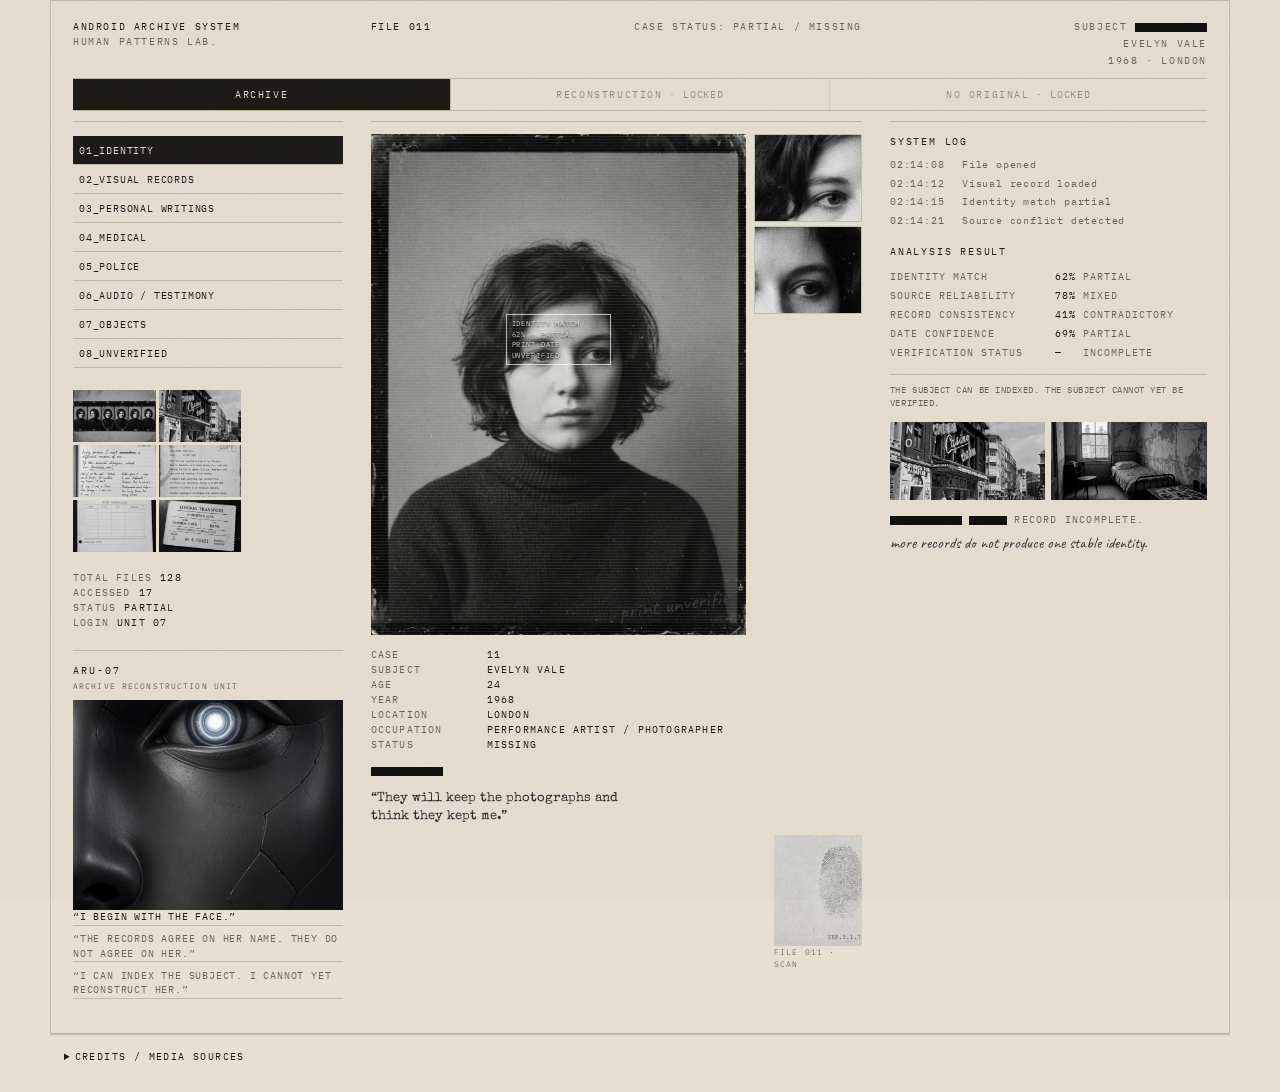
==== commit 4d96f941: "Make ARU-07 a speaking character across the three case stages. Co-authored-by: Cursor <cursoragent@c" ====
--- a/index.html
+++ b/index.html
@@ -10,7 +10,7 @@
       href="https://fonts.googleapis.com/css2?family=Caveat:wght@500&family=IBM+Plex+Mono:wght@400;500&family=Special+Elite&display=swap"
       rel="stylesheet"
     />
-    <link rel="stylesheet" href="css/style.css?v=7" />
+    <link rel="stylesheet" href="css/style.css?v=10" />
   </head>
   <body class="page-archive">
     <a class="skip" href="#main">Skip to subject file</a>
@@ -35,6 +35,20 @@
         <p>Evelyn Vale</p>
         <p>1968 · London</p>
       </header>
+
+      <nav class="storyline" aria-label="Case stages">
+        <ol>
+          <li>
+            <a href="index.html" aria-current="step">Archive</a>
+          </li>
+          <li class="is-ahead">
+            <a href="reconstruction.html">Reconstruction</a>
+          </li>
+          <li class="is-ahead">
+            <a href="no-original.html">No Original</a>
+          </li>
+        </ol>
+      </nav>
 
       <nav class="file-nav" aria-label="Archive sections">
         <h1 class="visually-hidden">Case 11, Evelyn Vale. Historical human subject, London 1968.</h1>
@@ -80,6 +94,23 @@
           <div><dt>Status</dt><dd>Partial</dd></div>
           <div><dt>Login</dt><dd>Unit 07</dd></div>
         </dl>
+
+        <aside class="unit unit--observe" data-unit data-mode="observe" aria-label="Archive Reconstruction Unit ARU-07">
+          <p class="unit-id">ARU-07</p>
+          <p class="unit-name">Archive Reconstruction Unit</p>
+          <figure class="unit-body">
+            <img
+              data-still
+              src="images/unit/aru-07-observe-partial.jpg"
+              alt="ARU-07 observing the file: a graphite mechanical eye and part of a quiet face."
+            />
+          </figure>
+          <ol class="unit-thoughts">
+            <li class="is-on">“I begin with the face.”</li>
+            <li>“The records agree on her name. They do not agree on her.”</li>
+            <li>“I can index the subject. I cannot yet reconstruct her.”</li>
+          </ol>
+        </aside>
       </nav>
 
       <section class="file-subject" aria-label="Identity still">
@@ -174,12 +205,13 @@
         <summary>Credits / media sources</summary>
         <p>Homepage file presents a restricted identity sheet for a historical human subject. It does not contain the full case.</p>
         <ul class="credits-list">
+          <li>ARU-07 stills: generated cinematic portraits of the archive unit for this project.</li>
           <li>Identity still and eye crops: generated analog portrait for fictional subject Evelyn Vale, 1968.</li>
           <li>Street still: Old Compton Street, Soho, 1960 — Métneki János dr. / Fortepan, Wikimedia Commons, CC BY-SA 3.0.</li>
           <li>Attached fragments: contact sheet, diary, police note, medical form, ticket, empty room — project originals. Fingerprint stamp from the file overlay.</li>
         </ul>
       </details>
     </footer>
-    <script src="js/script.js?v=7"></script>
+    <script src="js/script.js?v=10"></script>
   </body>
 </html>
--- a/css/style.css
+++ b/css/style.css
@@ -957,7 +957,7 @@
   z-index: 1;
   display: grid;
   grid-template-columns: minmax(200px, 0.85fr) minmax(0, 1.55fr) minmax(230px, 1fr);
-  grid-template-rows: auto 1fr;
+  grid-template-rows: auto auto 1fr;
   align-items: start;
   column-gap: 28px;
   row-gap: 10px;
@@ -1000,6 +1000,57 @@
   color: var(--ink);
 }
 
+.storyline {
+  grid-column: 1 / -1;
+  border-top: 1px solid var(--line);
+  border-bottom: 1px solid var(--line);
+}
+
+.storyline ol {
+  list-style: none;
+  display: flex;
+  padding: 0;
+  margin: 0;
+}
+
+.storyline li {
+  flex: 1;
+  margin: 0;
+  border-right: 1px solid var(--line);
+}
+
+.storyline li:last-child {
+  border-right: 0;
+}
+
+.storyline a {
+  display: block;
+  padding: 8px 10px;
+  font-size: 10px;
+  letter-spacing: 0.16em;
+  text-transform: uppercase;
+  text-align: center;
+}
+
+.storyline a[aria-current="step"] {
+  background: #1c1b18;
+  color: #e7e0d2;
+  text-decoration: none;
+}
+
+.storyline .is-past a {
+  color: var(--dim);
+}
+
+.storyline .is-ahead {
+  opacity: 0.4;
+}
+
+.storyline .is-ahead a::after {
+  content: " · locked";
+  letter-spacing: 0.08em;
+}
+
 .file-nav {
   border-top: 1px solid var(--line);
   padding-top: 14px;
@@ -1071,6 +1122,110 @@
 .file-meta dd {
   margin: 0;
   color: var(--ink);
+}
+
+.unit {
+  margin-top: 20px;
+  padding-top: 12px;
+  border-top: 1px solid var(--line);
+}
+
+.unit-id {
+  font-size: 10px;
+  letter-spacing: 0.2em;
+  text-transform: uppercase;
+  color: var(--ink);
+}
+
+.unit-name {
+  font-size: 8px;
+  letter-spacing: 0.14em;
+  text-transform: uppercase;
+  color: var(--dim);
+  margin: 2px 0 8px;
+}
+
+.unit-body {
+  position: relative;
+  margin: 0;
+  overflow: hidden;
+  background: #0e0e10;
+}
+
+.unit-body img {
+  width: 100%;
+  display: block;
+  will-change: transform;
+}
+
+.unit--observe .unit-body img {
+  height: 210px;
+  object-fit: cover;
+  object-position: 18% 34%;
+}
+
+.unit--interpret .unit-body img {
+  height: 236px;
+  object-fit: cover;
+  object-position: 78% 42%;
+}
+
+.unit-thoughts {
+  list-style: none;
+  padding: 0;
+  margin: 10px 0 0;
+}
+
+.unit-thoughts li {
+  margin: 0 0 0.65em;
+  font-size: 10px;
+  line-height: 1.45;
+  color: var(--dim);
+}
+
+.unit-thoughts li.is-on {
+  color: var(--ink);
+}
+
+.memory-board .unit--judge {
+  grid-column: 1 / -1;
+  display: grid;
+  grid-template-columns: minmax(180px, 0.8fr) minmax(0, 1.4fr);
+  gap: 16px;
+  align-items: start;
+  margin: 0 0 8px;
+  padding: 0 0 12px;
+  border-top: 0;
+  border-bottom: 1px solid var(--line);
+}
+
+.unit--judge .unit-body {
+  min-height: 240px;
+}
+
+.unit--judge .unit-body img {
+  height: 248px;
+  object-fit: cover;
+  object-position: 50% 28%;
+}
+
+.unit-still-ghost {
+  position: absolute;
+  inset: 0;
+  width: 100%;
+  height: 248px;
+  object-fit: cover;
+  opacity: 0.32;
+  mix-blend-mode: screen;
+  pointer-events: none;
+}
+
+.unit--judge .unit-name {
+  margin-bottom: 10px;
+}
+
+.unit--judge .unit-thoughts {
+  margin-top: 0;
 }
 
 .file-subject {
@@ -1345,7 +1500,7 @@
 .page-recon .dossier,
 .page-none .dossier {
   grid-template-columns: minmax(200px, 0.75fr) minmax(0, 1fr) auto;
-  grid-template-rows: auto 1fr;
+  grid-template-rows: auto auto 1fr;
 }
 
 .page-recon .file-brand,
@@ -1367,16 +1522,22 @@
   justify-self: end;
 }
 
+.page-recon .storyline,
+.page-none .storyline {
+  grid-column: 1 / -1;
+  grid-row: 2;
+}
+
 .page-recon .file-nav,
 .page-none .file-nav {
   grid-column: 1;
-  grid-row: 2;
+  grid-row: 3;
 }
 
 .clip-board,
 .memory-board {
   grid-column: 2 / 4;
-  grid-row: 2;
+  grid-row: 3;
   position: relative;
   border-top: 1px solid var(--line);
   padding-top: 12px;
@@ -1575,6 +1736,11 @@
   .scan-shift {
     animation: none;
   }
+
+  .unit-body img,
+  .unit-still-ghost {
+    transform: none;
+  }
 }
 
 @media (max-width: 980px) {
@@ -1625,14 +1791,28 @@
   .page-recon .file-nav,
   .page-none .file-nav,
   .clip-board,
-  .memory-board {
+  .memory-board,
+  .storyline {
     grid-column: 1;
     grid-row: auto;
+  }
+
+  .storyline ol {
+    flex-direction: column;
+  }
+
+  .storyline li {
+    border-right: 0;
+    border-bottom: 1px solid var(--line);
   }
 
   .print-mark {
     position: static;
     margin-top: 16px;
+  }
+
+  .memory-board .unit--judge {
+    grid-template-columns: 1fr;
   }
 
   .ident {
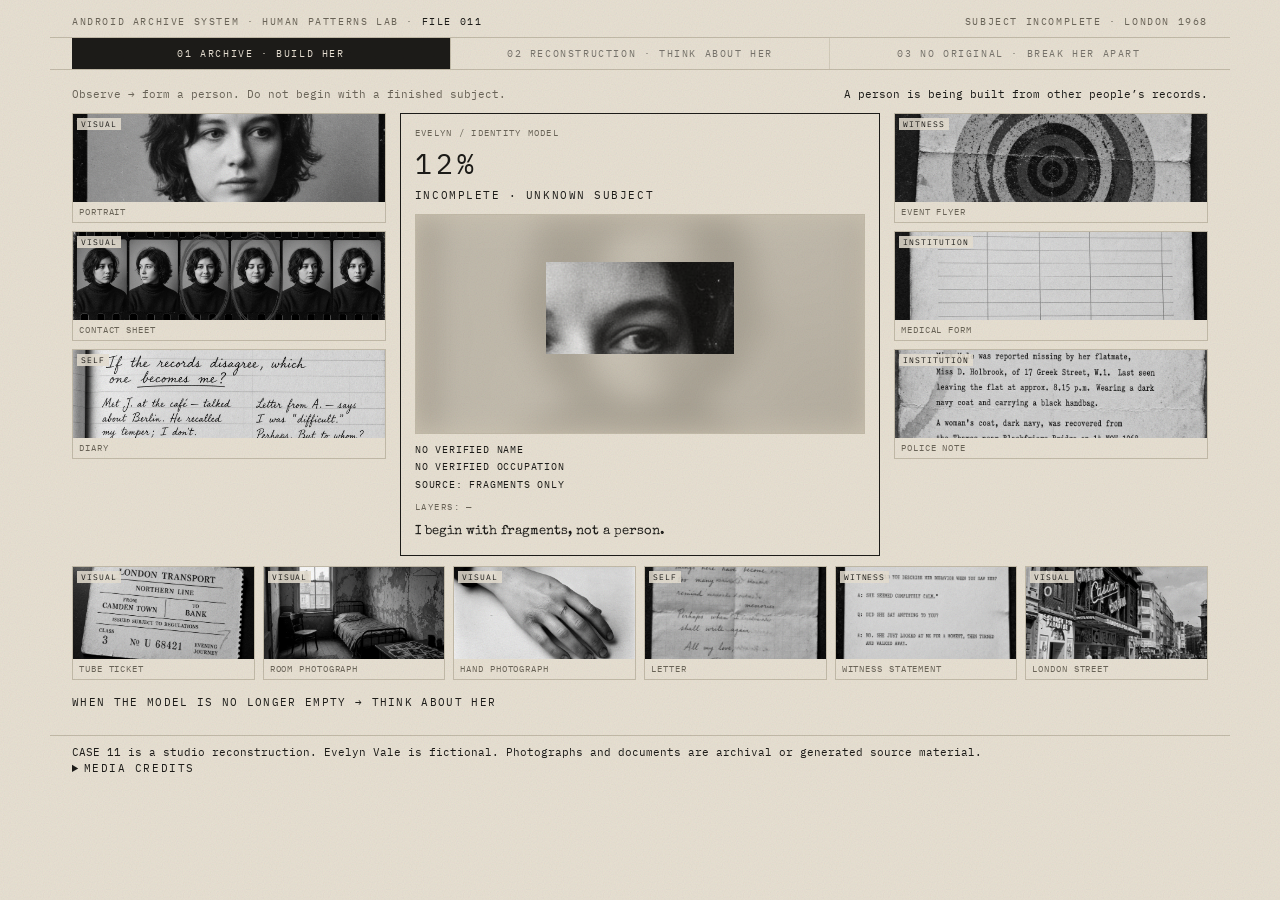
==== commit 327cc409: "Rebuild the three pages around construction, revision, and conflicting Evelyns. The archive look sta" ====
--- a/index.html
+++ b/index.html
@@ -1,217 +1,148 @@
 <!DOCTYPE html>
 <html lang="en">
-  <head>
-    <meta charset="UTF-8" />
-    <meta name="viewport" content="width=device-width, initial-scale=1.0" />
-    <title>FILE 011 — Evelyn Vale</title>
-    <link rel="preconnect" href="https://fonts.googleapis.com" />
-    <link rel="preconnect" href="https://fonts.gstatic.com" crossorigin />
-    <link
-      href="https://fonts.googleapis.com/css2?family=Caveat:wght@500&family=IBM+Plex+Mono:wght@400;500&family=Special+Elite&display=swap"
-      rel="stylesheet"
-    />
-    <link rel="stylesheet" href="css/style.css?v=10" />
-  </head>
-  <body class="page-archive">
-    <a class="skip" href="#main">Skip to subject file</a>
+<head>
+  <meta charset="utf-8">
+  <meta name="viewport" content="width=device-width, initial-scale=1">
+  <title>FILE 011 — Build her — CASE 11 Evelyn Vale</title>
+  <link rel="preconnect" href="https://fonts.googleapis.com">
+  <link rel="preconnect" href="https://fonts.gstatic.com" crossorigin>
+  <link href="https://fonts.googleapis.com/css2?family=Caveat:wght@500&family=IBM+Plex+Mono:wght@400;500&family=Special+Elite&display=swap" rel="stylesheet">
+  <link rel="stylesheet" href="css/style.css?v=11">
+</head>
+<body class="page-archive">
+  <a class="skip" href="#main">Skip to subject model</a>
 
-    <div class="access" data-access>
-      <p data-access-line>ACCESSING FILE...</p>
-    </div>
+  <header class="top">
+    <p>Android Archive System · Human Patterns Lab · <strong>FILE 011</strong></p>
+    <p>Subject incomplete · London 1968</p>
+  </header>
 
-    <main id="main" class="dossier">
-      <header class="file-brand">
-        <p>Android Archive System</p>
-        <p>Human Patterns Lab.</p>
+  <nav class="storyline" aria-label="Case stages">
+    <ol>
+      <li><a href="index.html" aria-current="step">01 Archive · Build her</a></li>
+      <li class="is-ahead"><a href="reconstruction.html">02 Reconstruction · Think about her</a></li>
+      <li class="is-ahead"><a href="no-original.html">03 No original · Break her apart</a></li>
+    </ol>
+  </nav>
+
+  <main id="main" class="wrap">
+    <article class="build">
+      <header class="build-lead">
+        <p>Observe → form a person. Do not begin with a finished subject.</p>
+        <p><strong>A person is being built from other people’s records.</strong></p>
       </header>
 
-      <header class="file-midhead">
-        <p><span class="file-no">File 011</span></p>
-        <p>Case status: Partial / Missing</p>
-      </header>
+      <div class="frag-col frag-col--left">
+        <button class="frag" type="button" data-id="portrait">
+          <span class="tag">VISUAL</span>
+          <img src="images/archive/evelyn-portrait.jpg" alt="Black-and-white portrait of a young woman in a dark turtleneck, 1960s.">
+          <span class="cap">Portrait</span>
+        </button>
+        <button class="frag" type="button" data-id="contact">
+          <span class="tag">VISUAL</span>
+          <img src="images/archive/contact-sheet.jpg" alt="Photographic contact sheet of small film frames.">
+          <span class="cap">Contact sheet</span>
+        </button>
+        <button class="frag" type="button" data-id="diary">
+          <span class="tag">SELF</span>
+          <img src="images/archive/diary-page.jpg" alt="Handwritten diary page in ink on aged paper.">
+          <span class="cap">Diary</span>
+        </button>
+      </div>
 
-      <header class="file-righthead">
-        <p>Subject <span class="redact" aria-hidden="true"></span></p>
-        <p>Evelyn Vale</p>
-        <p>1968 · London</p>
-      </header>
-
-      <nav class="storyline" aria-label="Case stages">
-        <ol>
-          <li>
-            <a href="index.html" aria-current="step">Archive</a>
-          </li>
-          <li class="is-ahead">
-            <a href="reconstruction.html">Reconstruction</a>
-          </li>
-          <li class="is-ahead">
-            <a href="no-original.html">No Original</a>
-          </li>
-        </ol>
-      </nav>
-
-      <nav class="file-nav" aria-label="Archive sections">
-        <h1 class="visually-hidden">Case 11, Evelyn Vale. Historical human subject, London 1968.</h1>
-        <ol>
-          <li>
-            <a href="index.html" aria-current="page">01_Identity</a>
-          </li>
-          <li>
-            <a href="reconstruction.html#visual">02_Visual Records</a>
-          </li>
-          <li>
-            <a href="reconstruction.html#writings">03_Personal Writings</a>
-          </li>
-          <li>
-            <a href="reconstruction.html#medical">04_Medical</a>
-          </li>
-          <li>
-            <a href="reconstruction.html#police">05_Police</a>
-          </li>
-          <li>
-            <a href="reconstruction.html#audio">06_Audio / Testimony</a>
-          </li>
-          <li>
-            <a href="reconstruction.html#objects">07_Objects</a>
-          </li>
-          <li>
-            <a href="no-original.html">08_Unverified</a>
-          </li>
-        </ol>
-
-        <div class="thumb-grid" aria-hidden="true">
-          <img src="images/archive/contact-sheet.jpg" alt="" />
-          <img src="images/archive/london-street.jpg" alt="" />
-          <img src="images/archive/diary-page.jpg" alt="" />
-          <img src="images/archive/police-report.jpg" alt="" />
-          <img src="images/archive/medical-form.jpg" alt="" />
-          <img src="images/archive/tube-ticket.jpg" alt="" />
-        </div>
-
-        <dl class="file-meta">
-          <div><dt>Total files</dt><dd>128</dd></div>
-          <div><dt>Accessed</dt><dd>17</dd></div>
-          <div><dt>Status</dt><dd>Partial</dd></div>
-          <div><dt>Login</dt><dd>Unit 07</dd></div>
-        </dl>
-
-        <aside class="unit unit--observe" data-unit data-mode="observe" aria-label="Archive Reconstruction Unit ARU-07">
-          <p class="unit-id">ARU-07</p>
-          <p class="unit-name">Archive Reconstruction Unit</p>
-          <figure class="unit-body">
-            <img
-              data-still
-              src="images/unit/aru-07-observe-partial.jpg"
-              alt="ARU-07 observing the file: a graphite mechanical eye and part of a quiet face."
-            />
-          </figure>
-          <ol class="unit-thoughts">
-            <li class="is-on">“I begin with the face.”</li>
-            <li>“The records agree on her name. They do not agree on her.”</li>
-            <li>“I can index the subject. I cannot yet reconstruct her.”</li>
-          </ol>
-        </aside>
-      </nav>
-
-      <section class="file-subject" aria-label="Identity still">
-        <div class="portrait-wrap">
-          <figure class="portrait scan-shift">
-            <img
-              src="images/archive/evelyn-portrait.jpg"
-              alt="Black-and-white analog identification portrait of Evelyn Vale, a young woman in London, about 1968. Short dark hair, dark turtleneck, looking slightly away from the camera."
-            />
-            <span class="scan-box" aria-hidden="true">
-              Identity match
-              <small>62% · partial</small>
-              <small>Print date unverified</small>
-            </span>
-            <figcaption class="hand">print unverified</figcaption>
-          </figure>
-          <div class="eye-stack">
-            <figure>
-              <img src="images/archive/evelyn-eye-l.jpg" alt="Cropped left eye from the 1968 identity still." />
-            </figure>
-            <figure>
-              <img src="images/archive/evelyn-eye-r.jpg" alt="Cropped right eye from the 1968 identity still." />
-            </figure>
-          </div>
-        </div>
-
-        <dl class="subject-id">
-          <div><dt>Case</dt><dd>11</dd></div>
-          <div><dt>Subject</dt><dd>Evelyn Vale</dd></div>
-          <div><dt>Age</dt><dd>24</dd></div>
-          <div><dt>Year</dt><dd>1968</dd></div>
-          <div><dt>Location</dt><dd>London</dd></div>
-          <div><dt>Occupation</dt><dd>Performance artist / photographer</dd></div>
-          <div><dt>Status</dt><dd>Missing</dd></div>
-        </dl>
-        <p class="redact-row" aria-label="Redacted field"><span class="redact"></span></p>
-        <blockquote>
-          “They will keep the photographs and think they kept me.”
-        </blockquote>
-        <figure class="print-mark">
-          <img src="images/dossier/print.jpg" alt="Ink fingerprint stamped onto the archive sheet by the system." />
-          <figcaption>File 011 · scan</figcaption>
+      <section class="model" data-model data-clarity="0" aria-labelledby="model-title">
+        <p class="model-kicker" id="model-title">Evelyn / Identity model</p>
+        <p class="model-pct" data-pct>12%</p>
+        <p class="model-status" data-status>Incomplete · Unknown subject</p>
+        <figure class="model-face">
+          <img class="face-full" src="images/archive/evelyn-portrait.jpg" alt="Incomplete portrait of the missing woman, still blurred.">
+          <img class="face-eye" src="images/archive/evelyn-eye-r.jpg" alt="Cropped right eye from the same portrait.">
         </figure>
+        <ul class="model-facts" data-facts>
+          <li>No verified name</li>
+          <li>No verified occupation</li>
+          <li>Source: fragments only</li>
+        </ul>
+        <p class="model-layers" data-layers>Layers: —</p>
+        <p class="model-voice" data-voice>I begin with fragments, not a person.</p>
       </section>
 
-      <aside class="file-log" aria-label="System log">
-        <h2>System log</h2>
-        <ol>
-          <li><time>02:14:08</time> File opened</li>
-          <li><time>02:14:12</time> Visual record loaded</li>
-          <li><time>02:14:15</time> Identity match partial</li>
-          <li><time>02:14:21</time> Source conflict detected</li>
-        </ol>
+      <div class="frag-col frag-col--right">
+        <button class="frag" type="button" data-id="flyer">
+          <span class="tag">WITNESS</span>
+          <img src="images/archive/event-flyer.jpg" alt="Worn 1960s event flyer for an underground performance.">
+          <span class="cap">Event flyer</span>
+        </button>
+        <button class="frag" type="button" data-id="medical">
+          <span class="tag">INSTITUTION</span>
+          <img src="images/archive/medical-form.jpg" alt="Medical form with typed fields and redacted lines.">
+          <span class="cap">Medical form</span>
+        </button>
+        <button class="frag" type="button" data-id="police">
+          <span class="tag">INSTITUTION</span>
+          <img src="images/archive/police-report.jpg" alt="Police report typed on official paper.">
+          <span class="cap">Police note</span>
+        </button>
+      </div>
 
-        <h2>Analysis result</h2>
-        <table>
-          <tbody>
-            <tr><th>Identity match</th><td>62%</td><td>partial</td></tr>
-            <tr><th>Source reliability</th><td>78%</td><td>mixed</td></tr>
-            <tr><th>Record consistency</th><td>41%</td><td>contradictory</td></tr>
-            <tr><th>Date confidence</th><td>69%</td><td>partial</td></tr>
-            <tr><th>Verification status</th><td>—</td><td>incomplete</td></tr>
-          </tbody>
-        </table>
+      <div class="frag-row">
+        <button class="frag" type="button" data-id="ticket">
+          <span class="tag">VISUAL</span>
+          <img src="images/archive/tube-ticket.jpg" alt="London Underground ticket stub.">
+          <span class="cap">Tube ticket</span>
+        </button>
+        <button class="frag" type="button" data-id="room">
+          <span class="tag">VISUAL</span>
+          <img src="images/archive/empty-studio.jpg" alt="Empty room with a chair and daylight, no occupant.">
+          <span class="cap">Room photograph</span>
+        </button>
+        <button class="frag" type="button" data-id="hand">
+          <span class="tag">VISUAL</span>
+          <img src="images/evidence/hand-injury.jpg" alt="Photograph of a hand with a small injury.">
+          <span class="cap">Hand photograph</span>
+        </button>
+        <button class="frag" type="button" data-id="letter">
+          <span class="tag">SELF</span>
+          <img src="images/evidence/letter-sister.jpg" alt="Typewritten letter on thin paper.">
+          <span class="cap">Letter</span>
+        </button>
+        <button class="frag" type="button" data-id="witness">
+          <span class="tag">WITNESS</span>
+          <img src="images/evidence/witness-a.jpg" alt="Typewritten witness statement.">
+          <span class="cap">Witness statement</span>
+        </button>
+        <button class="frag" type="button" data-id="street">
+          <span class="tag">VISUAL</span>
+          <img src="images/archive/london-street.jpg" alt="1960s London street in black and white.">
+          <span class="cap">London street</span>
+        </button>
+      </div>
+    </article>
 
-        <p class="note">
-          The subject can be indexed.
-          The subject cannot yet be verified.
-        </p>
+    <p class="continue"><a href="reconstruction.html">When the model is no longer empty → think about her</a></p>
+  </main>
 
-        <div class="place-row">
-          <figure>
-            <img src="images/archive/london-street.jpg" alt="Soho street in the early 1960s, filed as last known district." />
-            <figcaption class="hand">same street?</figcaption>
-          </figure>
-          <figure>
-            <img src="images/archive/empty-studio.jpg" alt="Empty room with scattered photographs. Occupancy unverified." />
-          </figure>
-        </div>
+  <aside class="inspect" data-inspect hidden>
+    <div class="inspect-img"><img alt=""></div>
+    <div class="inspect-panel">
+      <p class="inspect-status" data-status aria-live="polite"></p>
+      <div data-body></div>
+      <button class="inspect-close" type="button" data-close>Close record</button>
+    </div>
+  </aside>
 
-        <p class="missing">
-          <span class="redact"></span>
-          <span class="redact short"></span>
-          Record incomplete.
-          <span class="hand quiet">more records do not produce one stable identity.</span>
-        </p>
-      </aside>
-    </main>
-
-    <footer class="site-footer dossier-foot">
-      <details>
-        <summary>Credits / media sources</summary>
-        <p>Homepage file presents a restricted identity sheet for a historical human subject. It does not contain the full case.</p>
-        <ul class="credits-list">
-          <li>ARU-07 stills: generated cinematic portraits of the archive unit for this project.</li>
-          <li>Identity still and eye crops: generated analog portrait for fictional subject Evelyn Vale, 1968.</li>
-          <li>Street still: Old Compton Street, Soho, 1960 — Métneki János dr. / Fortepan, Wikimedia Commons, CC BY-SA 3.0.</li>
-          <li>Attached fragments: contact sheet, diary, police note, medical form, ticket, empty room — project originals. Fingerprint stamp from the file overlay.</li>
-        </ul>
-      </details>
-    </footer>
-    <script src="js/script.js?v=10"></script>
-  </body>
+  <footer class="site-footer">
+    <p>CASE 11 is a studio reconstruction. Evelyn Vale is fictional. Photographs and documents are archival or generated source material.</p>
+    <details>
+      <summary>Media credits</summary>
+      <ul class="credits-list">
+        <li>Portrait, contact sheet, diary, medical form, police note, flyer, ticket, studio, Super 8, later sighting — project archive stills.</li>
+        <li>London street — Fortepan / Wikimedia Commons, CC BY-SA 3.0.</li>
+        <li>Tape recorder — Wikimedia Commons, public domain / CC0.</li>
+        <li>Letter, wet coat, hand, map, witness pages — project evidence stills.</li>
+      </ul>
+    </details>
+  </footer>
+  <script src="js/script.js?v=11"></script>
+</body>
 </html>
--- a/css/style.css
+++ b/css/style.css
@@ -1,16 +1,14 @@
-/* CASE 11 — analog archive examined by a future unit. */
+/* CASE 11 — archival reconstruction. Machine exists through reasoning. */
 
 :root {
-  --bg: #080808;
-  --ink: #d8d4cc;
-  --dim: #7a766e;
-  --line: #1c1c1c;
-  --paper: #cfc6b4;
-  --cyan: #7aa8b0;
-  --alert: #b45a4e;
+  --bg: #e7e0d2;
+  --ink: #1c1b18;
+  --dim: #6a6458;
+  --line: #c2baa8;
+  --alert: #7a2e2e;
   --sys: "IBM Plex Mono", ui-monospace, Menlo, monospace;
-  --doc: "EB Garamond", "Times New Roman", serif;
   --type: "Special Elite", "Courier New", monospace;
+  --hand: "Caveat", "Segoe Script", cursive;
 }
 
 *,
@@ -36,889 +34,6 @@
 .page-archive,
 .page-recon,
 .page-none {
-  --bg: #e7e0d2;
-  --ink: #1c1b18;
-  --dim: #6a6458;
-  --line: #c2baa8;
-  --cyan: #1c1b18;
-  --alert: #2a2a2a;
-  --hand: "Caveat", "Segoe Script", cursive;
-  background: var(--bg);
-  color: var(--ink);
-}
-
-.page-archive a,
-.page-recon a,
-.page-none a {
-  color: var(--ink);
-}
-
-img {
-  max-width: 100%;
-  display: block;
-}
-
-a {
-  color: var(--cyan);
-  text-decoration: none;
-}
-
-a:hover {
-  text-decoration: underline;
-  text-underline-offset: 0.2em;
-}
-
-h1,
-h2,
-h3,
-p,
-ol,
-ul,
-figure {
-  margin: 0;
-}
-
-.skip {
-  position: absolute;
-  left: -999px;
-}
-
-.skip:focus {
-  left: 8px;
-  top: 8px;
-  z-index: 40;
-  background: var(--bg);
-  color: var(--cyan);
-  padding: 6px;
-}
-
-.visually-hidden {
-  position: absolute;
-  width: 1px;
-  height: 1px;
-  overflow: hidden;
-  clip: rect(0 0 0 0);
-}
-
-/* System chrome */
-.aru {
-  display: flex;
-  flex-wrap: wrap;
-  justify-content: space-between;
-  align-items: baseline;
-  gap: 8px 20px;
-  padding: 8px 14px;
-  border-bottom: 1px solid var(--line);
-  font-size: 10px;
-  letter-spacing: 0.18em;
-  text-transform: uppercase;
-  color: var(--dim);
-}
-
-.aru nav {
-  display: flex;
-  gap: 16px;
-}
-
-.aru nav a {
-  color: var(--dim);
-}
-
-.aru nav a[aria-current="page"] {
-  color: var(--cyan);
-}
-
-.dot {
-  width: 5px;
-  height: 5px;
-  border-radius: 50%;
-  background: var(--alert);
-  display: inline-block;
-}
-
-.shell {
-  display: grid;
-  grid-template-columns: 200px minmax(0, 1fr);
-  min-height: calc(100vh - 37px);
-}
-
-/* Persistent storyline */
-.spine {
-  margin: 0;
-  padding: 22px 14px 40px 22px;
-  border-right: 1px solid var(--line);
-  list-style: none;
-  font-size: 9px;
-  letter-spacing: 0.16em;
-  text-transform: uppercase;
-  color: var(--dim);
-}
-
-.spine li {
-  position: relative;
-  margin: 0 0 0.95em;
-  padding-left: 2px;
-}
-
-.spine li::before {
-  content: "";
-  position: absolute;
-  left: -13px;
-  top: 0.4em;
-  width: 5px;
-  height: 5px;
-  border-radius: 50%;
-  background: #2a2a2a;
-}
-
-.spine .is-done {
-  color: var(--ink);
-}
-
-.spine .is-done::before {
-  background: var(--cyan);
-}
-
-.spine .is-now {
-  color: var(--cyan);
-}
-
-.spine .is-now::before {
-  background: var(--cyan);
-  box-shadow: 0 0 0 3px rgba(122, 168, 176, 0.16);
-}
-
-.spine .is-lock {
-  opacity: 0.28;
-}
-
-.spine .is-lock::before {
-  background: transparent;
-  border: 1px solid #44555a;
-}
-
-.spine .fork {
-  display: grid;
-  grid-template-columns: 1fr;
-  gap: 0.35em;
-  margin: 0.8em 0 0.4em 10px;
-}
-
-.spine .fork li {
-  margin: 0;
-}
-
-.page-none .spine .fork {
-  margin-left: 6px;
-}
-
-.hint {
-  display: none;
-  position: absolute;
-  left: 16px;
-  top: 1.5em;
-  z-index: 6;
-  padding: 4px 6px;
-  background: #0e0e0e;
-  border: 1px solid #2a2a2a;
-  color: var(--dim);
-  letter-spacing: 0.14em;
-  white-space: nowrap;
-}
-
-.spine .is-lock:hover .hint,
-.spine .is-lock:focus-visible .hint {
-  display: block;
-}
-
-/* Archive objects */
-.shard {
-  position: relative;
-  display: block;
-  width: 100%;
-  height: 100%;
-  padding: 0;
-  margin: 0;
-  border: 1px solid #1f1f1f;
-  background: #0b0b0b;
-  overflow: hidden;
-  cursor: pointer;
-  font: inherit;
-  color: inherit;
-  text-align: left;
-}
-
-.shard img {
-  width: 100%;
-  height: 100%;
-  object-fit: cover;
-}
-
-.shard .tag,
-.shard .cap {
-  position: absolute;
-  z-index: 2;
-  pointer-events: none;
-  font-size: 8px;
-  letter-spacing: 0.16em;
-  text-transform: uppercase;
-  color: rgba(232, 228, 220, 0.78);
-  text-shadow: 0 1px 8px #000;
-}
-
-.shard .tag {
-  top: 7px;
-  left: 8px;
-  color: var(--cyan);
-}
-
-.shard .cap {
-  left: 8px;
-  right: 8px;
-  bottom: 7px;
-  display: flex;
-  justify-content: space-between;
-  font-family: var(--type);
-  letter-spacing: 0.06em;
-  text-transform: none;
-  color: var(--paper);
-}
-
-.shard::after {
-  content: "";
-  position: absolute;
-  inset: 0;
-  background: linear-gradient(to top, rgba(0, 0, 0, 0.55), transparent 42%);
-  pointer-events: none;
-}
-
-.shard.is-on {
-  border-color: rgba(122, 168, 176, 0.55);
-  z-index: 5;
-}
-
-.paper img {
-  object-fit: cover;
-  background: #d9d0be;
-}
-
-/* Floating annotation */
-.readout {
-  position: absolute;
-  z-index: 12;
-  width: min(300px, 84vw);
-  padding: 14px 14px 16px;
-  background: rgba(8, 8, 8, 0.94);
-  border: 1px solid rgba(122, 168, 176, 0.28);
-  color: var(--ink);
-}
-
-.readout[hidden] {
-  display: none;
-}
-
-.readout--right {
-  right: 18px;
-  top: 18%;
-}
-
-.readout--left {
-  left: 18px;
-  top: 22%;
-}
-
-.readout-close {
-  position: absolute;
-  top: 8px;
-  right: 8px;
-  font-family: var(--sys);
-  font-size: 9px;
-  letter-spacing: 0.16em;
-  text-transform: uppercase;
-  color: var(--dim);
-  background: transparent;
-  border: 0;
-  cursor: pointer;
-}
-
-.readout-status {
-  min-height: 1.4em;
-  font-size: 10px;
-  letter-spacing: 0.16em;
-  text-transform: uppercase;
-  color: var(--cyan);
-}
-
-.readout-body {
-  margin-top: 10px;
-  font-size: 11px;
-}
-
-.readout-body p {
-  margin-top: 0.5em;
-}
-
-.readout-body .meta {
-  color: var(--dim);
-  letter-spacing: 0.12em;
-  text-transform: uppercase;
-  font-size: 9px;
-}
-
-.readout-body .meta span {
-  color: var(--ink);
-}
-
-.readout-body .quote {
-  font-family: var(--doc);
-  font-size: 15px;
-  font-style: italic;
-  color: var(--paper);
-  letter-spacing: 0;
-  text-transform: none;
-}
-
-.readout-body .warn {
-  color: var(--alert);
-  letter-spacing: 0.14em;
-  text-transform: uppercase;
-  font-size: 10px;
-}
-
-.cursor {
-  display: inline-block;
-  color: var(--cyan);
-  animation: blink 1.15s steps(1) infinite;
-}
-
-@keyframes blink {
-  50% {
-    opacity: 0;
-  }
-}
-
-/* PAGE 1 — ARCHIVE : stable 12-col catalog */
-.page-archive .catalog {
-  position: relative;
-  display: grid;
-  grid-template-columns: repeat(12, minmax(0, 1fr));
-  grid-auto-rows: minmax(92px, auto);
-  gap: 3px;
-  padding: 10px 12px 28px;
-}
-
-.ident {
-  grid-column: 1 / -1;
-  display: grid;
-  grid-template-columns: minmax(0, 1.1fr) minmax(0, 1.4fr);
-  gap: 18px 28px;
-  padding: 8px 8px 18px;
-  border-bottom: 1px solid var(--line);
-  margin-bottom: 8px;
-}
-
-.ident h2 {
-  font-family: var(--sys);
-  font-size: 11px;
-  font-weight: 400;
-  letter-spacing: 0.22em;
-  color: var(--cyan);
-}
-
-.ident .name {
-  margin-top: 8px;
-  font-family: var(--doc);
-  font-size: 42px;
-  font-weight: 500;
-  letter-spacing: 0.04em;
-  color: #eeeae2;
-}
-
-.ident .file {
-  margin-top: 8px;
-  color: var(--dim);
-  letter-spacing: 0.12em;
-  text-transform: uppercase;
-  font-size: 10px;
-}
-
-.ident .sys-copy {
-  max-width: 420px;
-}
-
-.ident .sys-copy p + p {
-  margin-top: 0.75em;
-}
-
-.counts {
-  margin-top: 10px;
-  color: var(--cyan);
-  letter-spacing: 0.1em;
-  text-transform: uppercase;
-  font-size: 10px;
-}
-
-.a-portrait {
-  grid-column: 1 / 4;
-  grid-row: span 5;
-}
-
-.a-contact {
-  grid-column: 4 / 8;
-  grid-row: span 3;
-}
-
-.a-eye {
-  grid-column: 8 / 10;
-  grid-row: span 3;
-}
-
-.a-street {
-  grid-column: 10 / 13;
-  grid-row: span 3;
-}
-
-.note-assume {
-  grid-column: 4 / 8;
-  grid-row: span 2;
-  padding: 12px 10px;
-  color: var(--dim);
-}
-
-.note-assume h2,
-.note-index h2,
-.note-end h2 {
-  font-size: 10px;
-  font-weight: 400;
-  letter-spacing: 0.18em;
-  text-transform: uppercase;
-  color: var(--cyan);
-  margin-bottom: 8px;
-}
-
-.a-ticket {
-  grid-column: 8 / 10;
-  grid-row: span 2;
-}
-
-.a-diary {
-  grid-column: 10 / 13;
-  grid-row: span 3;
-}
-
-.a-medical {
-  grid-column: 1 / 4;
-  grid-row: span 4;
-}
-
-.a-police {
-  grid-column: 4 / 7;
-  grid-row: span 4;
-}
-
-.a-flyer {
-  grid-column: 7 / 10;
-  grid-row: span 4;
-}
-
-.a-film {
-  grid-column: 10 / 13;
-  grid-row: span 3;
-}
-
-.a-tape {
-  grid-column: 1 / 3;
-  grid-row: span 3;
-}
-
-.a-match {
-  grid-column: 3 / 5;
-  grid-row: span 3;
-}
-
-.a-hand {
-  grid-column: 5 / 8;
-  grid-row: span 3;
-}
-
-.a-room {
-  grid-column: 8 / 11;
-  grid-row: span 3;
-}
-
-.a-later {
-  grid-column: 11 / 13;
-  grid-row: span 3;
-}
-
-.note-index {
-  grid-column: 1 / 7;
-  padding: 16px 8px 8px;
-}
-
-.note-end {
-  grid-column: 7 / 13;
-  padding: 16px 8px 8px;
-}
-
-.continue {
-  margin-top: 14px;
-  letter-spacing: 0.16em;
-  text-transform: uppercase;
-  font-size: 10px;
-}
-
-/* PAGE 2 — RECONSTRUCTION : 14-col overlapping night */
-.page-recon .shell {
-  grid-template-columns: 188px minmax(0, 1fr);
-}
-
-.page-recon .night {
-  position: relative;
-  display: grid;
-  grid-template-columns: repeat(14, minmax(0, 1fr));
-  grid-template-rows: repeat(34, minmax(0, 1fr));
-  height: calc(100vh - 37px);
-  min-height: 680px;
-  padding: 8px 12px 10px;
-}
-
-.sys-live {
-  grid-column: 1 / 10;
-  grid-row: 1 / span 2;
-  align-self: end;
-  color: var(--cyan);
-  letter-spacing: 0.18em;
-  text-transform: uppercase;
-  font-size: 10px;
-}
-
-.sys-live strong {
-  display: block;
-  margin-top: 4px;
-  font-weight: 400;
-  color: var(--ink);
-  font-size: 13px;
-}
-
-.clockline {
-  grid-column: 1 / -1;
-  grid-row: 3 / span 3;
-  z-index: 2;
-  display: flex;
-  flex-wrap: wrap;
-  gap: 2px 16px;
-  align-content: start;
-  border-left: 0;
-  border-bottom: 1px solid rgba(122, 168, 176, 0.2);
-  padding: 6px 4px 8px;
-  margin: 0;
-  list-style: none;
-  font-size: 9px;
-  letter-spacing: 0.12em;
-  text-transform: uppercase;
-  color: var(--dim);
-}
-
-.clockline li {
-  list-style: none;
-  margin: 0;
-}
-
-.clockline .t {
-  color: var(--cyan);
-}
-
-.r-flyer {
-  grid-column: 1 / 4;
-  grid-row: 7 / span 8;
-  transform: rotate(-1deg);
-}
-
-.r-ticket {
-  grid-column: 4 / 7;
-  grid-row: 7 / span 6;
-}
-
-.r-coat {
-  grid-column: 9 / 13;
-  grid-row: 7 / span 9;
-  transform: rotate(0.8deg);
-}
-
-.r-hand {
-  grid-column: 12 / 15;
-  grid-row: 12 / span 7;
-}
-
-.r-wit-a {
-  grid-column: 1 / 4;
-  grid-row: 16 / span 8;
-}
-
-.r-wit-b {
-  grid-column: 4 / 7;
-  grid-row: 16 / span 8;
-  border-color: rgba(180, 90, 78, 0.35);
-}
-
-.r-map {
-  grid-column: 8 / 12;
-  grid-row: 16 / span 8;
-}
-
-.r-room {
-  grid-column: 12 / 15;
-  grid-row: 20 / span 8;
-}
-
-.r-diary {
-  grid-column: 1 / 5;
-  grid-row: 25 / span 8;
-}
-
-.r-letter {
-  grid-column: 5 / 8;
-  grid-row: 26 / span 7;
-}
-
-.r-medical {
-  grid-column: 8 / 12;
-  grid-row: 25 / span 8;
-}
-
-.r-police {
-  grid-column: 12 / 15;
-  grid-row: 29 / span 5;
-}
-
-.hypo {
-  grid-column: 8 / 13;
-  grid-row: 33 / span 2;
-  color: var(--dim);
-  letter-spacing: 0.14em;
-  text-transform: uppercase;
-  font-size: 9px;
-  align-self: center;
-}
-
-.hypo span {
-  color: var(--cyan);
-  opacity: 0.45;
-  margin-right: 12px;
-}
-
-.recon-end {
-  padding: 18px 18px 8px;
-}
-
-.recon-end h2 {
-  font-size: 11px;
-  font-weight: 400;
-  letter-spacing: 0.16em;
-  text-transform: uppercase;
-  color: var(--alert);
-  margin-bottom: 8px;
-}
-
-.recon-end p {
-  max-width: 420px;
-  color: var(--dim);
-}
-
-/* PAGE 3 — NO ORIGINAL : 4-track unstable grid */
-.page-none .shell {
-  grid-template-columns: 200px minmax(0, 1fr);
-}
-
-.page-none .forked {
-  position: relative;
-  display: grid;
-  grid-template-columns: repeat(12, minmax(0, 1fr));
-  grid-template-rows: auto auto minmax(220px, 1fr) auto;
-  gap: 10px 8px;
-  padding: 12px 14px 24px;
-}
-
-.ask {
-  grid-column: 1 / -1;
-  color: var(--dim);
-  letter-spacing: 0.14em;
-  text-transform: uppercase;
-  font-size: 10px;
-}
-
-.ask strong {
-  display: block;
-  margin-top: 6px;
-  color: var(--ink);
-  font-size: 12px;
-  font-weight: 400;
-}
-
-.paths {
-  grid-column: 1 / -1;
-  display: grid;
-  grid-template-columns: repeat(4, minmax(0, 1fr));
-  gap: 6px;
-}
-
-.path {
-  padding: 10px 10px 12px;
-  border: 1px solid #222;
-  background: transparent;
-  color: var(--dim);
-  font-family: var(--sys);
-  font-size: 10px;
-  letter-spacing: 0.14em;
-  text-transform: uppercase;
-  text-align: left;
-  cursor: pointer;
-}
-
-.path small {
-  display: block;
-  margin-top: 6px;
-  color: #555;
-  letter-spacing: 0.1em;
-}
-
-.path.is-on {
-  border-color: rgba(122, 168, 176, 0.5);
-  color: var(--cyan);
-}
-
-.path.is-on small {
-  color: var(--ink);
-}
-
-.path--d {
-  opacity: 0.72;
-}
-
-.same {
-  grid-column: 1 / 8;
-  display: grid;
-  grid-template-columns: repeat(5, minmax(0, 1fr));
-  grid-template-rows: repeat(2, minmax(140px, 1fr));
-  gap: 4px;
-}
-
-.same .shard .reading {
-  position: absolute;
-  left: 8px;
-  right: 8px;
-  bottom: 22px;
-  z-index: 3;
-  font-size: 9px;
-  letter-spacing: 0.08em;
-  text-transform: uppercase;
-  color: var(--cyan);
-  pointer-events: none;
-  background: rgba(8, 8, 8, 0.55);
-  padding: 5px 6px;
-}
-
-.model-copy {
-  grid-column: 8 / 13;
-  padding: 8px 8px 0 16px;
-  border-left: 1px solid var(--line);
-}
-
-.model-copy h2 {
-  font-size: 11px;
-  font-weight: 400;
-  letter-spacing: 0.18em;
-  color: var(--cyan);
-}
-
-.model-copy .title {
-  margin: 8px 0 12px;
-  font-family: var(--doc);
-  font-size: 28px;
-  color: #eeeae2;
-}
-
-.model-copy p + p {
-  margin-top: 0.8em;
-}
-
-.model-copy .stat {
-  margin-top: 14px;
-  color: var(--dim);
-  letter-spacing: 0.12em;
-  text-transform: uppercase;
-  font-size: 10px;
-}
-
-.model-copy .stat span {
-  color: var(--ink);
-}
-
-.reveal {
-  grid-column: 1 / -1;
-  padding: 28px 4px 8px;
-  min-height: 180px;
-}
-
-.reveal h2 {
-  font-size: 11px;
-  font-weight: 400;
-  letter-spacing: 0.18em;
-  color: var(--cyan);
-}
-
-.reveal .big {
-  margin-top: 10px;
-  font-family: var(--doc);
-  font-size: 28px;
-  line-height: 1.25;
-  max-width: 18em;
-  color: #eeeae2;
-}
-
-.reveal .after {
-  margin-top: 16px;
-  color: var(--alert);
-  letter-spacing: 0.14em;
-  text-transform: uppercase;
-}
-
-.reveal .last {
-  margin-top: 18px;
-  max-width: 22em;
-  font-family: var(--doc);
-  font-size: 18px;
-  color: var(--paper);
-}
-
-/* Footer */
-.site-footer {
-  padding: 14px 14px 28px;
-  border-top: 1px solid var(--line);
-  font-size: 10px;
-  color: var(--dim);
-}
-
-.site-footer summary {
-  cursor: pointer;
-  letter-spacing: 0.14em;
-  text-transform: uppercase;
-  color: var(--ink);
-}
-
-.credits-list {
-  margin: 10px 0 0;
-  padding-left: 1.1em;
-  max-width: 720px;
-}
-
-.credits-list li {
-  margin: 0.45em 0;
-}
-
-/* PAGE 1 — scanned dossier */
-.page-archive {
   position: relative;
 }
 
@@ -935,73 +50,86 @@
   background-image: url("data:image/svg+xml;utf8,<svg xmlns='http://www.w3.org/2000/svg' width='140' height='140'><filter id='n'><feTurbulence type='fractalNoise' baseFrequency='0.85' numOctaves='2' stitchTiles='stitch'/></filter><rect width='100%' height='100%' filter='url(%23n)' opacity='0.55'/></svg>");
 }
 
-.access {
-  position: fixed;
-  inset: 0;
-  z-index: 30;
-  display: flex;
-  align-items: center;
-  justify-content: center;
-  background: #e7e0d2;
-  font-size: 12px;
-  letter-spacing: 0.22em;
-  text-transform: uppercase;
-}
-
-.access[hidden] {
-  display: none;
-}
-
-.dossier {
-  position: relative;
-  z-index: 1;
-  display: grid;
-  grid-template-columns: minmax(200px, 0.85fr) minmax(0, 1.55fr) minmax(230px, 1fr);
-  grid-template-rows: auto auto 1fr;
-  align-items: start;
-  column-gap: 28px;
-  row-gap: 10px;
+img {
+  max-width: 100%;
+  display: block;
+}
+
+a {
+  color: var(--ink);
+  text-decoration: none;
+}
+
+a:hover {
+  text-decoration: underline;
+  text-underline-offset: 0.2em;
+}
+
+h1,
+h2,
+h3,
+p,
+ol,
+ul,
+figure,
+blockquote {
+  margin: 0;
+}
+
+button {
+  font-family: inherit;
+  color: inherit;
+  background: none;
+  border: 0;
+  padding: 0;
+  cursor: pointer;
+  text-align: left;
+}
+
+.skip {
+  position: absolute;
+  left: -999px;
+}
+
+.skip:focus {
+  left: 8px;
+  top: 8px;
+  z-index: 50;
+  background: var(--bg);
+  padding: 6px;
+}
+
+.visually-hidden {
+  position: absolute;
+  width: 1px;
+  height: 1px;
+  overflow: hidden;
+  clip: rect(0 0 0 0);
+}
+
+.top {
+  display: grid;
+  grid-template-columns: 1fr auto;
+  gap: 8px 20px;
+  align-items: baseline;
   max-width: 1180px;
-  min-height: calc(100vh - 52px);
   margin: 0 auto;
-  padding: 18px 22px 12px;
-  border: 1px solid var(--line);
-}
-
-.file-brand,
-.file-midhead,
-.file-righthead {
+  padding: 14px 22px 0;
   font-size: 10px;
   letter-spacing: 0.16em;
   text-transform: uppercase;
   color: var(--dim);
 }
 
-.file-brand p:first-child {
+.top strong {
   color: var(--ink);
-}
-
-.file-midhead,
-.file-righthead {
-  display: flex;
-  justify-content: space-between;
-  align-items: baseline;
-  gap: 12px;
-}
-
-.file-righthead {
-  flex-direction: column;
-  align-items: flex-end;
-  gap: 2px;
-  text-align: right;
-}
-
-.file-no {
-  color: var(--ink);
+  font-weight: 400;
 }
 
 .storyline {
-  grid-column: 1 / -1;
+  max-width: 1180px;
+  margin: 8px auto 0;
+  padding: 0 22px;
   border-top: 1px solid var(--line);
   border-bottom: 1px solid var(--line);
 }
@@ -1015,7 +143,6 @@
 
 .storyline li {
   flex: 1;
-  margin: 0;
   border-right: 1px solid var(--line);
 }
 
@@ -1043,758 +170,765 @@
 }
 
 .storyline .is-ahead {
-  opacity: 0.4;
-}
-
-.storyline .is-ahead a::after {
-  content: " · locked";
-  letter-spacing: 0.08em;
-}
-
-.file-nav {
-  border-top: 1px solid var(--line);
-  padding-top: 14px;
-}
-
-.file-nav ol {
-  list-style: none;
-  padding: 0;
-  margin: 0 0 22px;
-  font-size: 10px;
-  letter-spacing: 0.08em;
-  text-transform: uppercase;
-}
-
-.file-nav li {
-  margin: 0;
-  border-bottom: 1px solid var(--line);
-}
-
-.file-nav a {
+  opacity: 0.55;
+}
+
+.wrap {
+  position: relative;
+  z-index: 1;
+  max-width: 1180px;
+  margin: 0 auto;
+  padding: 16px 22px 24px;
+}
+
+/* PAGE 1 — central model, surrounding fragments */
+.build {
+  display: grid;
+  grid-template-columns: minmax(160px, 0.85fr) minmax(280px, 1.3fr) minmax(160px, 0.85fr);
+  grid-template-rows: auto minmax(320px, 1fr) auto;
+  gap: 10px 14px;
+}
+
+.build-lead {
+  grid-column: 1 / -1;
+  display: flex;
+  justify-content: space-between;
+  gap: 16px;
+  color: var(--dim);
+  font-size: 11px;
+}
+
+.build-lead strong {
+  color: var(--ink);
+  font-weight: 400;
+}
+
+.frag-col {
+  display: grid;
+  grid-template-columns: 1fr;
+  gap: 8px;
+  align-content: start;
+}
+
+.frag-col--left {
+  grid-column: 1;
+  grid-row: 2;
+}
+
+.frag-col--right {
+  grid-column: 3;
+  grid-row: 2;
+}
+
+.frag-row {
+  grid-column: 1 / -1;
+  grid-row: 3;
+  display: grid;
+  grid-template-columns: repeat(6, minmax(0, 1fr));
+  gap: 8px;
+}
+
+.frag {
+  border: 1px solid var(--line);
+  background: transparent;
+  position: relative;
+  overflow: hidden;
+}
+
+.frag img {
+  width: 100%;
+  height: 88px;
+  object-fit: cover;
+  filter: grayscale(1) contrast(1.05);
+}
+
+.frag-row .frag img {
+  height: 92px;
+}
+
+.frag .tag {
+  position: absolute;
+  left: 4px;
+  top: 4px;
+  z-index: 2;
+  font-size: 8px;
+  letter-spacing: 0.12em;
+  text-transform: uppercase;
+  background: rgba(231, 224, 210, 0.86);
+  padding: 1px 4px;
+}
+
+.frag .cap {
   display: block;
-  padding: 7px 8px 6px 6px;
-  transition: transform 0.35s ease, background 0.35s ease;
-}
-
-.file-nav a:hover {
-  text-decoration: underline;
-  text-underline-offset: 0.25em;
-  transform: translateX(2px);
-}
-
-.file-nav a[aria-current="page"] {
+  padding: 4px 6px 5px;
+  font-size: 9px;
+  letter-spacing: 0.1em;
+  text-transform: uppercase;
+  color: var(--dim);
+}
+
+.frag.is-read {
+  outline: 1px solid var(--ink);
+}
+
+.frag.is-read .tag {
   background: #1c1b18;
   color: #e7e0d2;
-  text-decoration: none;
-}
-
-.thumb-grid {
-  display: grid;
-  grid-template-columns: 1fr 1fr;
-  gap: 3px;
-  max-width: 168px;
-  margin: 8px 0 18px;
-}
-
-.thumb-grid img {
-  width: 100%;
-  height: 52px;
-  object-fit: cover;
-  filter: grayscale(1) contrast(1.05);
-}
-
-.file-meta {
-  font-size: 10px;
-  letter-spacing: 0.12em;
-  text-transform: uppercase;
-  color: var(--dim);
-}
-
-.file-meta div {
-  display: flex;
-  gap: 8px;
-}
-
-.file-meta dt {
-  font-weight: 400;
-}
-
-.file-meta dd {
-  margin: 0;
-  color: var(--ink);
-}
-
-.unit {
-  margin-top: 20px;
-  padding-top: 12px;
-  border-top: 1px solid var(--line);
-}
-
-.unit-id {
-  font-size: 10px;
-  letter-spacing: 0.2em;
-  text-transform: uppercase;
-  color: var(--ink);
-}
-
-.unit-name {
-  font-size: 8px;
+}
+
+.model {
+  grid-column: 2;
+  grid-row: 2;
+  border: 1px solid var(--ink);
+  padding: 12px 14px 14px;
+  min-height: 360px;
+}
+
+.model-kicker,
+.model-pct,
+.model-status {
   letter-spacing: 0.14em;
   text-transform: uppercase;
-  color: var(--dim);
-  margin: 2px 0 8px;
-}
-
-.unit-body {
+}
+
+.model-kicker {
+  font-size: 9px;
+  color: var(--dim);
+}
+
+.model-pct {
+  font-size: 28px;
+  margin: 4px 0 2px;
+}
+
+.model-status {
+  font-size: 11px;
+  margin-bottom: 10px;
+}
+
+.model-face {
   position: relative;
-  margin: 0;
+  height: 220px;
   overflow: hidden;
-  background: #0e0e10;
-}
-
-.unit-body img {
-  width: 100%;
-  display: block;
-  will-change: transform;
-}
-
-.unit--observe .unit-body img {
-  height: 210px;
-  object-fit: cover;
-  object-position: 18% 34%;
-}
-
-.unit--interpret .unit-body img {
-  height: 236px;
-  object-fit: cover;
-  object-position: 78% 42%;
-}
-
-.unit-thoughts {
-  list-style: none;
-  padding: 0;
-  margin: 10px 0 0;
-}
-
-.unit-thoughts li {
-  margin: 0 0 0.65em;
-  font-size: 10px;
-  line-height: 1.45;
-  color: var(--dim);
-}
-
-.unit-thoughts li.is-on {
-  color: var(--ink);
-}
-
-.memory-board .unit--judge {
-  grid-column: 1 / -1;
-  display: grid;
-  grid-template-columns: minmax(180px, 0.8fr) minmax(0, 1.4fr);
-  gap: 16px;
-  align-items: start;
-  margin: 0 0 8px;
-  padding: 0 0 12px;
-  border-top: 0;
-  border-bottom: 1px solid var(--line);
-}
-
-.unit--judge .unit-body {
-  min-height: 240px;
-}
-
-.unit--judge .unit-body img {
-  height: 248px;
-  object-fit: cover;
-  object-position: 50% 28%;
-}
-
-.unit-still-ghost {
+  background: #cfc6b4;
+  border: 1px solid var(--line);
+}
+
+.model-face img {
   position: absolute;
   inset: 0;
   width: 100%;
-  height: 248px;
+  height: 100%;
   object-fit: cover;
-  opacity: 0.32;
-  mix-blend-mode: screen;
-  pointer-events: none;
-}
-
-.unit--judge .unit-name {
-  margin-bottom: 10px;
-}
-
-.unit--judge .unit-thoughts {
-  margin-top: 0;
-}
-
-.file-subject {
+  filter: grayscale(1);
+}
+
+.model-face .face-full {
+  opacity: 0.22;
+  filter: grayscale(1) blur(14px) contrast(0.9);
+}
+
+.model-face .face-eye {
+  width: 42%;
+  height: 42%;
+  left: 29%;
+  top: 22%;
+  opacity: 0.9;
+  filter: grayscale(1) contrast(1.1);
+}
+
+.model[data-clarity="1"] .face-full {
+  opacity: 0.45;
+  filter: grayscale(1) blur(8px);
+}
+
+.model[data-clarity="1"] .face-eye {
+  opacity: 0.5;
+}
+
+.model[data-clarity="2"] .face-full {
+  opacity: 0.72;
+  filter: grayscale(1) blur(4px);
+}
+
+.model[data-clarity="2"] .face-eye {
+  opacity: 0.2;
+}
+
+.model[data-clarity="3"] .face-full {
+  opacity: 0.88;
+  filter: grayscale(1) blur(1.5px);
+}
+
+.model[data-clarity="3"] .face-eye {
+  opacity: 0;
+}
+
+.model[data-clarity="4"] .face-full {
+  opacity: 1;
+  filter: grayscale(1) blur(0);
+}
+
+.model[data-clarity="4"] .face-eye {
+  display: none;
+}
+
+.model.is-flash .model-pct {
+  opacity: 0.4;
+}
+
+.model-facts {
+  list-style: none;
+  padding: 8px 0 0;
+  min-height: 4.5em;
+  font-size: 10px;
+  letter-spacing: 0.08em;
+  text-transform: uppercase;
+}
+
+.model-facts li {
+  margin: 0 0 0.25em;
+}
+
+.model-facts .layer {
+  color: var(--dim);
+  margin-right: 8px;
+}
+
+.model-layers {
+  margin-top: 8px;
+  font-size: 9px;
+  letter-spacing: 0.16em;
+  text-transform: uppercase;
+  color: var(--dim);
+  min-height: 1.4em;
+}
+
+.model-voice {
+  margin-top: 10px;
+  font-family: var(--type);
+  font-size: 13px;
+  line-height: 1.4;
+}
+
+/* PAGE 2 — asymmetrical think grid */
+.think {
+  display: grid;
+  grid-template-columns: minmax(180px, 0.7fr) minmax(0, 1.25fr) minmax(200px, 0.85fr);
+  grid-template-rows: auto minmax(280px, 1fr) auto;
+  gap: 12px 16px;
+}
+
+.think-lead {
+  grid-column: 1 / -1;
+  color: var(--dim);
+}
+
+.think-lead strong {
+  color: var(--ink);
+  font-weight: 400;
+}
+
+.evidence {
+  grid-column: 1;
+  grid-row: 2;
+  display: grid;
+  grid-template-columns: 1fr 1fr;
+  gap: 7px;
+  align-content: start;
+}
+
+.evidence .frag img {
+  height: 72px;
+}
+
+.well {
+  grid-column: 2;
+  grid-row: 2;
   position: relative;
-  border-top: 1px solid var(--line);
-  padding-top: 12px;
-}
-
-.portrait-wrap {
+  border: 1px solid var(--ink);
+  padding: 12px;
+  min-height: 420px;
+}
+
+.well h2,
+.judge h2,
+.path h2 {
+  font-size: 10px;
+  font-weight: 400;
+  letter-spacing: 0.16em;
+  text-transform: uppercase;
+  margin-bottom: 8px;
+}
+
+.pins {
   position: relative;
-  display: grid;
-  grid-template-columns: minmax(0, 1fr) 108px;
+  z-index: 2;
+  display: grid;
+  grid-template-columns: repeat(3, minmax(0, 1fr));
   gap: 8px;
-}
-
-.portrait {
-  position: relative;
-  margin: 0;
-  overflow: visible;
-}
-
-.portrait::after {
-  content: "";
+  min-height: 110px;
+}
+
+.pin {
+  border: 1px dashed var(--line);
+  min-height: 110px;
+  padding: 6px;
+}
+
+.pin img {
+  width: 100%;
+  height: 70px;
+  object-fit: cover;
+  filter: grayscale(1);
+}
+
+.pin.is-on {
+  border-style: solid;
+  border-color: var(--ink);
+}
+
+.links {
   position: absolute;
   inset: 0;
-  background: repeating-linear-gradient(
-    to bottom,
-    transparent 0 2px,
-    rgba(231, 224, 210, 0.08) 2px 3px
-  );
+  z-index: 1;
+  width: 100%;
+  height: 100%;
   pointer-events: none;
 }
 
-.scan-box {
+.hyps {
+  position: relative;
+  z-index: 2;
+  margin-top: 16px;
+  min-height: 120px;
+}
+
+.hyp {
+  margin: 0 0 8px;
+  padding: 6px 0;
+  border-top: 1px solid var(--line);
+  letter-spacing: 0.1em;
+  text-transform: uppercase;
+  font-size: 11px;
+}
+
+.hyp small {
+  display: block;
+  color: var(--dim);
+  font-size: 10px;
+  margin-top: 2px;
+}
+
+.hyp.is-revised {
+  color: var(--alert);
+}
+
+.hyp.is-dead {
+  text-decoration: line-through;
+  color: var(--dim);
+}
+
+.log {
+  margin-top: 12px;
+  font-size: 10px;
+  letter-spacing: 0.08em;
+  text-transform: uppercase;
+  color: var(--dim);
+  min-height: 3.2em;
+}
+
+.log strong {
+  color: var(--ink);
+  font-weight: 400;
+}
+
+.judge {
+  grid-column: 3;
+  grid-row: 2;
+  border: 1px solid var(--line);
+  padding: 12px;
+}
+
+.judge .model-face {
+  height: 180px;
+}
+
+.judge.model--crisis .face-full {
+  filter: grayscale(1) contrast(1.3);
+  opacity: 0.7;
+}
+
+.judge.model--crisis .stamp {
+  display: block;
+}
+
+.judge.model--erasure .face-full {
+  opacity: 0.28;
+  filter: grayscale(1) blur(1px) brightness(1.25);
+}
+
+.judge.model--institution .face-full {
+  width: 46%;
+  height: 46%;
+  left: 6%;
+  top: 28%;
+  opacity: 0.8;
+}
+
+.stamp {
+  display: none;
   position: absolute;
-  left: 36%;
-  top: 36%;
-  width: 28%;
-  padding: 4px 5px 3px;
-  border: 1px solid rgba(255, 255, 255, 0.7);
-  color: rgba(255, 255, 255, 0.86);
-  font-size: 7px;
+  right: 8px;
+  top: 10px;
+  max-width: 46%;
+  font-size: 9px;
   letter-spacing: 0.12em;
   text-transform: uppercase;
-  text-shadow: 0 1px 2px #000;
-}
-
-.scan-box small {
-  display: block;
-  font-size: 7px;
-}
-
-.eye-stack {
-  display: flex;
-  flex-direction: column;
-  gap: 4px;
-}
-
-.eye-stack img {
-  width: 100%;
-  height: 88px;
-  object-fit: cover;
-  filter: grayscale(1) contrast(1.1);
-  border: 1px solid var(--line);
+  color: var(--alert);
+}
+
+.think-note {
+  grid-column: 1 / -1;
+  grid-row: 3;
+  font-family: var(--type);
+  font-size: 14px;
 }
 
 .hand {
   font-family: var(--hand);
-  font-size: 22px;
+  font-size: 20px;
   letter-spacing: 0.02em;
   text-transform: none;
   color: #3a3a3a;
 }
 
-.portrait .hand {
+/* PAGE 3 — branching comparison */
+.branch {
+  display: grid;
+  grid-template-columns: repeat(3, minmax(0, 1fr));
+  gap: 12px 14px;
+}
+
+.branch-lead,
+.branch-fork,
+.branch-share,
+.branch-final {
+  grid-column: 1 / -1;
+}
+
+.branch-fork {
+  display: grid;
+  grid-template-columns: 1fr auto 1fr auto 1fr;
+  align-items: center;
+  text-align: center;
+  letter-spacing: 0.14em;
+  text-transform: uppercase;
+  font-size: 11px;
+}
+
+.branch-fork .hub {
+  grid-column: 1 / -1;
+  margin-bottom: 4px;
+}
+
+.branch-fork span[aria-hidden] {
+  color: var(--dim);
+}
+
+.path {
+  border: 1px solid var(--line);
+  padding: 10px;
+}
+
+.path h2 {
+  margin-bottom: 4px;
+}
+
+.path .who {
+  font-family: var(--type);
+  font-size: 14px;
+  margin-bottom: 8px;
+}
+
+.path .face {
+  position: relative;
+  margin-bottom: 8px;
+}
+
+.path .face figcaption {
   position: absolute;
-  right: 8px;
-  bottom: 14px;
-  z-index: 3;
-  transform: rotate(-8deg);
-  pointer-events: none;
-}
-
-.subject-id {
+  left: 6px;
+  bottom: 6px;
+  font-size: 9px;
+  letter-spacing: 0.14em;
+  text-transform: uppercase;
+  background: rgba(231, 224, 210, 0.88);
+  padding: 2px 5px;
+}
+
+.path .face img {
+  width: 100%;
+  height: 160px;
+  object-fit: cover;
+  filter: grayscale(1);
+}
+
+.path-a .face img {
+  filter: grayscale(1) contrast(1.25);
+}
+
+.path-b .face img {
+  filter: grayscale(1) brightness(0.85);
+}
+
+.path-c .face img {
+  filter: grayscale(1) brightness(1.2) contrast(0.9);
+  opacity: 0.72;
+}
+
+.same-ev {
+  display: grid;
+  gap: 8px;
+}
+
+.same-ev button {
+  border: 1px solid var(--line);
+  width: 100%;
+}
+
+.same-ev img {
+  width: 100%;
+  height: 70px;
+  object-fit: cover;
+  filter: grayscale(1);
+}
+
+.same-ev p {
+  padding: 5px 6px 6px;
+  font-size: 10px;
+}
+
+.branch-share {
+  border-top: 1px solid var(--line);
+  padding-top: 10px;
+}
+
+.share-strip {
+  display: grid;
+  grid-template-columns: repeat(6, minmax(0, 1fr));
+  gap: 8px;
+  margin-top: 8px;
+}
+
+.share-strip figure {
+  border: 1px solid var(--line);
+}
+
+.share-strip img {
+  height: 78px;
+  width: 100%;
+  object-fit: cover;
+  filter: grayscale(1);
+}
+
+.share-strip figcaption {
+  font-size: 8px;
+  letter-spacing: 0.1em;
+  text-transform: uppercase;
+  padding: 3px 4px;
+  color: var(--dim);
+}
+
+.compare {
+  display: inline-block;
   margin-top: 12px;
-  font-size: 10px;
-  letter-spacing: 0.12em;
-  text-transform: uppercase;
-}
-
-.subject-id div {
-  display: grid;
-  grid-template-columns: 108px 1fr;
-  gap: 8px;
-}
-
-.subject-id dt {
-  font-weight: 400;
-  color: var(--dim);
-}
-
-.subject-id dd {
-  margin: 0;
-}
-
-.redact {
-  display: inline-block;
-  width: 72px;
-  height: 9px;
-  background: #111;
-  vertical-align: middle;
-}
-
-.redact.short {
-  width: 38px;
-}
-
-.redact-row {
-  margin: 8px 0 10px;
-}
-
-.file-subject blockquote {
-  margin: 0;
-  max-width: 22em;
-  font-family: var(--type);
-  font-size: 13px;
-  line-height: 1.45;
-  color: #2a2a2a;
-}
-
-.file-subject::after {
-  content: "";
-  display: table;
-  clear: both;
-}
-
-.print-mark {
-  float: right;
-  width: 88px;
-  margin: 8px 0 0 12px;
-  opacity: 0.85;
-}
-
-.print-mark img {
-  width: 100%;
-  filter: grayscale(1) contrast(1.2);
-}
-
-.print-mark figcaption {
-  font-size: 8px;
+  border: 1px solid var(--ink);
+  padding: 7px 12px;
+  letter-spacing: 0.16em;
+  text-transform: uppercase;
+}
+
+.overlap {
+  display: none;
+  grid-column: 1 / -1;
+  position: relative;
+  min-height: 280px;
+  border: 1px solid var(--ink);
+}
+
+.branch.is-compare .overlap {
+  display: block;
+}
+
+.branch.is-compare .path {
+  display: none;
+}
+
+.overlap img {
+  position: absolute;
+  inset: 12px;
+  width: calc(100% - 24px);
+  height: calc(100% - 48px);
+  object-fit: contain;
+  filter: grayscale(1);
+  mix-blend-mode: multiply;
+  opacity: 0.55;
+}
+
+.overlap .lab {
+  position: absolute;
+  bottom: 8px;
+  left: 12px;
+  right: 12px;
+  display: flex;
+  justify-content: space-between;
+  font-size: 9px;
   letter-spacing: 0.14em;
   text-transform: uppercase;
-  color: var(--dim);
-}
-
-.file-log {
+}
+
+.branch-final {
   border-top: 1px solid var(--line);
   padding-top: 12px;
+}
+
+.branch-final p + p {
+  margin-top: 0.4em;
+  letter-spacing: 0.1em;
+  text-transform: uppercase;
+}
+
+.continue {
+  margin-top: 14px;
+  letter-spacing: 0.12em;
+  text-transform: uppercase;
+  font-size: 11px;
+}
+
+/* Inspect / lightbox */
+.inspect {
+  position: fixed;
+  inset: 0;
+  z-index: 40;
+  display: grid;
+  grid-template-columns: minmax(0, 1.7fr) minmax(240px, 0.7fr);
+  background: rgba(231, 224, 210, 0.96);
+}
+
+.inspect[hidden] {
+  display: none;
+}
+
+.inspect-img {
+  display: flex;
+  align-items: center;
+  justify-content: center;
+  padding: 24px;
+}
+
+.inspect-img img {
+  max-height: 86vh;
+  max-width: 100%;
+  object-fit: contain;
+  filter: grayscale(1);
+  border: 1px solid var(--line);
+}
+
+.inspect-panel {
+  border-left: 1px solid var(--ink);
+  padding: 18px 16px;
+  overflow: auto;
+}
+
+.inspect-status {
+  letter-spacing: 0.16em;
+  text-transform: uppercase;
   font-size: 10px;
-  letter-spacing: 0.08em;
-}
-
-.file-log h2 {
-  font-size: 10px;
+  margin-bottom: 14px;
+  min-height: 1.4em;
+}
+
+.inspect-panel h2 {
+  font-size: 9px;
   font-weight: 400;
-  letter-spacing: 0.18em;
-  text-transform: uppercase;
-  margin-bottom: 8px;
-}
-
-.file-log ol {
-  list-style: none;
-  padding: 0;
-  margin: 0 0 16px;
-}
-
-.file-log li {
-  display: grid;
-  grid-template-columns: 64px 1fr;
-  gap: 8px;
-  margin: 0 0 0.35em;
-  color: var(--dim);
-}
-
-.file-log table {
-  width: 100%;
-  border-collapse: collapse;
-  margin-bottom: 12px;
-}
-
-.file-log th,
-.file-log td {
-  font-weight: 400;
-  text-align: left;
-  padding: 2px 0;
-  letter-spacing: 0.1em;
-  text-transform: uppercase;
-}
-
-.file-log th {
-  color: var(--dim);
-  width: 52%;
-}
-
-.file-log td:last-child {
-  color: var(--dim);
-}
-
-.file-log .note {
-  margin: 0 0 12px;
-  padding-top: 8px;
-  border-top: 1px solid var(--line);
-  color: var(--dim);
-  letter-spacing: 0.06em;
-  text-transform: uppercase;
-  font-size: 9px;
-  line-height: 1.55;
-}
-
-.place-row {
-  display: grid;
-  grid-template-columns: 1fr 1fr;
-  gap: 6px;
-}
-
-.place-row img {
-  width: 100%;
-  height: 78px;
-  object-fit: cover;
-  filter: grayscale(1) contrast(1.05);
-}
-
-.place-row .hand {
-  font-size: 16px;
-  margin-top: -22px;
-  margin-left: 8px;
-}
-
-.missing {
-  margin-top: 10px;
-  letter-spacing: 0.12em;
-  text-transform: uppercase;
-  color: var(--dim);
-}
-
-.missing .hand.quiet {
-  display: block;
-  margin-top: 4px;
-  font-size: 16px;
-  letter-spacing: 0;
-  text-transform: none;
-}
-
-.dossier-foot {
+  letter-spacing: 0.16em;
+  text-transform: uppercase;
+  color: var(--dim);
+  margin: 12px 0 6px;
+}
+
+.inspect-panel p {
+  font-size: 12px;
+}
+
+.inspect-close {
+  margin-top: 18px;
+  letter-spacing: 0.14em;
+  text-transform: uppercase;
+  border-bottom: 1px solid var(--ink);
+  padding-bottom: 2px;
+}
+
+.cursor {
+  display: inline-block;
+  width: 7px;
+  border-right: 1px solid var(--ink);
+  animation: blink 0.9s steps(1) infinite;
+}
+
+@keyframes blink {
+  50% {
+    border-color: transparent;
+  }
+}
+
+.site-footer {
   max-width: 1180px;
   margin: 0 auto;
-  border-top-color: var(--line);
-}
-
-.page-recon .readout,
-.page-none .readout {
-  background: rgba(231, 224, 210, 0.96);
-  border: 1px solid #1c1b18;
-  color: #1c1b18;
-}
-
-.page-recon .readout-status,
-.page-none .readout-status {
-  color: #1c1b18;
-}
-
-.page-recon .dossier,
-.page-none .dossier {
-  grid-template-columns: minmax(200px, 0.75fr) minmax(0, 1fr) auto;
-  grid-template-rows: auto auto 1fr;
-}
-
-.page-recon .file-brand,
-.page-none .file-brand {
-  grid-column: 1;
-  grid-row: 1;
-}
-
-.page-recon .file-midhead,
-.page-none .file-midhead {
-  grid-column: 2;
-  grid-row: 1;
-}
-
-.page-recon .file-righthead,
-.page-none .file-righthead {
-  grid-column: 3;
-  grid-row: 1;
-  justify-self: end;
-}
-
-.page-recon .storyline,
-.page-none .storyline {
-  grid-column: 1 / -1;
-  grid-row: 2;
-}
-
-.page-recon .file-nav,
-.page-none .file-nav {
-  grid-column: 1;
-  grid-row: 3;
-}
-
-.clip-board,
-.memory-board {
-  grid-column: 2 / 4;
-  grid-row: 3;
+  padding: 8px 22px 20px;
+  border-top: 1px solid var(--line);
+  font-size: 11px;
   position: relative;
-  border-top: 1px solid var(--line);
-  padding-top: 12px;
-}
-
-.clip-board {
-  display: grid;
-  grid-template-columns: repeat(12, minmax(0, 1fr));
-  grid-auto-rows: minmax(56px, auto);
-  gap: 8px;
-}
-
-.clip-board .shard,
-.memory-board .shard {
-  background: transparent;
-  border: 1px solid var(--line);
-  opacity: 1;
-}
-
-.clip-board .shard img,
-.memory-board .shard img {
-  filter: grayscale(1) contrast(1.06);
-}
-
-.clip-board .shard .tag,
-.clip-board .shard .cap,
-.memory-board .shard .tag,
-.memory-board .shard .cap {
-  color: #1c1b18;
-  text-shadow: none;
-}
-
-.clip-board .shard::after,
-.memory-board .shard::after {
-  background: linear-gradient(to top, rgba(231, 224, 210, 0.5), transparent 46%);
-}
-
-.c-port { grid-column: 1 / 6; grid-row: span 7; }
-.c-eye1 { grid-column: 6 / 9; grid-row: span 3; }
-.c-eye2 { grid-column: 9 / 13; grid-row: span 3; }
-.c-note { grid-column: 6 / 13; grid-row: span 4; padding: 10px 12px; }
-.c-cell1 { grid-column: 1 / 3; grid-row: span 3; }
-.c-cell2 { grid-column: 3 / 5; grid-row: span 3; }
-.c-cell3 { grid-column: 5 / 7; grid-row: span 3; }
-.c-cell4 { grid-column: 7 / 9; grid-row: span 3; }
-.c-city { grid-column: 9 / 13; grid-row: span 3; }
-.c-conf { grid-column: 1 / 5; grid-row: span 4; padding: 10px 12px; }
-.c-print { grid-column: 5 / 8; grid-row: span 4; }
-.c-miss { grid-column: 8 / 13; grid-row: span 4; padding: 10px 12px; }
-
-.clip-board.is-filtered > .shard:not(.is-in),
-.clip-board.is-filtered > .c-note,
-.clip-board.is-filtered > .c-conf,
-.clip-board.is-filtered > .c-miss {
-  display: none;
-}
-
-.clip-board.is-filtered > .shard.is-in {
-  display: block;
-  grid-column: span 6;
-  grid-row: span 8;
-}
-
-.clip-board.is-filtered > .shard.is-in img {
-  width: 100%;
-  height: 100%;
-  min-height: 240px;
-  object-fit: cover;
-}
-
-.clip-board.is-filtered > .c-folder {
-  display: block;
-  grid-column: span 6;
-  grid-row: span 5;
-  padding: 12px 14px;
-}
-
-.paper-note h2 {
-  font-size: 10px;
-  font-weight: 400;
-  letter-spacing: 0.16em;
-  text-transform: uppercase;
-  margin-bottom: 8px;
-}
-
-.paper-note p + p {
-  margin-top: 0.7em;
-}
-
-.paper-note .hand {
-  display: block;
-  margin-top: 10px;
-  font-size: 20px;
-}
-
-.memory-board {
-  display: grid;
-  grid-template-columns: repeat(8, minmax(0, 1fr));
-  gap: 8px 10px;
-}
-
-.memory-board .ask {
-  grid-column: 1 / -1;
-  color: var(--dim);
-}
-
-.memory-board .ask strong {
-  color: var(--ink);
-}
-
-.memory-board .paths {
-  grid-column: 1 / -1;
-  display: grid;
-  grid-template-columns: repeat(4, 1fr);
-  gap: 6px;
-}
-
-.page-none .path {
-  border: 1px solid var(--line);
-  background: transparent;
-  color: var(--dim);
-}
-
-.page-none .path.is-on {
-  background: #1c1b18;
-  color: #e7e0d2;
-  border-color: #1c1b18;
-}
-
-.page-none .path.is-on small {
-  color: #cfc6b4;
-}
-
-.memory-board .same {
-  grid-column: 1 / 6;
-  display: grid;
-  grid-template-columns: repeat(3, minmax(0, 1fr));
-  grid-auto-rows: minmax(130px, 1fr);
-  gap: 6px;
-}
-
-.memory-board .reading {
-  background: rgba(231, 224, 210, 0.82);
-  color: #1c1b18;
-  text-shadow: none;
-}
-
-.memory-board .model-copy {
-  grid-column: 6 / 9;
-  border-left: 1px solid var(--line);
-  padding: 4px 0 0 14px;
-}
-
-.page-none .model-copy h2,
-.page-none .reveal h2,
-.page-none .reveal .after {
-  color: var(--ink);
-}
-
-.page-none .model-copy .title,
-.page-none .reveal .big,
-.page-none .reveal .last {
-  font-family: var(--type);
-  color: var(--ink);
-}
-
-.memory-board .reveal {
-  grid-column: 1 / -1;
-  padding-top: 18px;
-  border-top: 1px solid var(--line);
-}
-
-.scan-shift {
-  animation: scan-jitter 11s steps(2, end) infinite;
-}
-
-@keyframes scan-jitter {
-  0%,
-  86%,
-  100% {
-    transform: translate(0, 0);
-  }
-  88% {
-    transform: translate(1px, 0);
-  }
-  91% {
-    transform: translate(-1px, 1px);
-  }
-  94% {
-    transform: translate(0, -1px);
-  }
+  z-index: 1;
+}
+
+.site-footer summary {
+  cursor: pointer;
+  letter-spacing: 0.14em;
+  text-transform: uppercase;
+}
+
+.credits-list {
+  margin: 10px 0 0;
+  padding-left: 1.1em;
+  max-width: 720px;
 }
 
 @media (prefers-reduced-motion: reduce) {
   .cursor,
-  .scan-shift {
+  html {
     animation: none;
+    scroll-behavior: auto;
   }
-
-  .unit-body img,
-  .unit-still-ghost {
-    transform: none;
+}
+
+@media (max-width: 900px) {
+  .build,
+  .think,
+  .branch {
+    display: block;
   }
-}
-
-@media (max-width: 980px) {
-  .shell,
-  .page-recon .shell,
-  .page-none .shell {
+
+  .frag-row,
+  .share-strip,
+  .evidence {
+    grid-template-columns: 1fr 1fr;
+    display: grid;
+  }
+
+  .inspect {
     grid-template-columns: 1fr;
-  }
-
-  .spine {
-    border-right: 0;
-    border-bottom: 1px solid var(--line);
-    display: flex;
-    flex-wrap: wrap;
-    gap: 8px 16px;
-    padding: 12px 14px;
-  }
-
-  .spine li {
-    margin: 0;
-  }
-
-  .spine .fork {
-    display: contents;
-  }
-
-  .page-archive .catalog,
-  .page-none .forked {
-    grid-template-columns: repeat(6, 1fr);
-  }
-
-  .dossier {
-    grid-template-columns: 1fr;
-    min-height: 0;
-  }
-
-  .page-recon .dossier,
-  .page-none .dossier {
-    grid-template-columns: 1fr;
-  }
-
-  .page-recon .file-brand,
-  .page-none .file-brand,
-  .page-recon .file-midhead,
-  .page-none .file-midhead,
-  .page-recon .file-righthead,
-  .page-none .file-righthead,
-  .page-recon .file-nav,
-  .page-none .file-nav,
-  .clip-board,
-  .memory-board,
-  .storyline {
-    grid-column: 1;
-    grid-row: auto;
   }
 
   .storyline ol {
@@ -1805,55 +939,4 @@
     border-right: 0;
     border-bottom: 1px solid var(--line);
   }
-
-  .print-mark {
-    position: static;
-    margin-top: 16px;
-  }
-
-  .memory-board .unit--judge {
-    grid-template-columns: 1fr;
-  }
-
-  .ident {
-    grid-template-columns: 1fr;
-  }
-
-  .a-portrait,
-  .a-contact,
-  .a-eye,
-  .a-street,
-  .a-ticket,
-  .a-diary,
-  .a-medical,
-  .a-police,
-  .a-flyer,
-  .a-film,
-  .a-tape,
-  .a-match,
-  .a-hand,
-  .a-room,
-  .a-later,
-  .note-assume,
-  .note-index,
-  .note-end {
-    grid-column: span 3;
-    grid-row: auto;
-    min-height: 180px;
-  }
-
-  .page-recon .night {
-    height: auto;
-    grid-template-rows: none;
-    grid-auto-rows: 18px;
-  }
-
-  .paths {
-    grid-template-columns: 1fr 1fr;
-  }
-
-  .same,
-  .model-copy {
-    grid-column: 1 / -1;
-  }
-}
+}
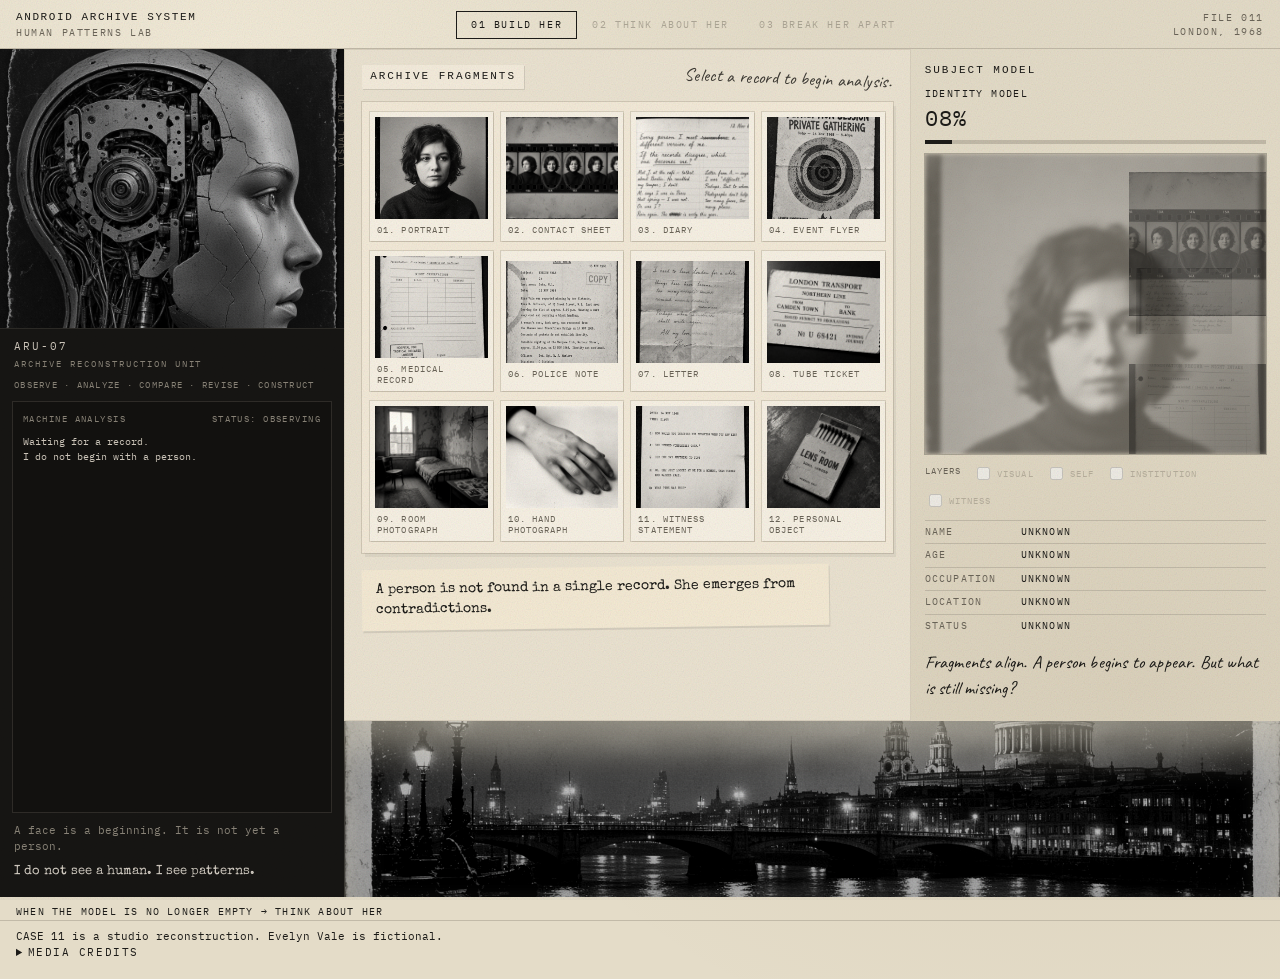
==== commit bc7906b0: "Lay out the three pages as machine, archive, and subject model. Keep the analog collage, add the Tha" ====
--- a/index.html
+++ b/index.html
@@ -7,142 +7,168 @@
   <link rel="preconnect" href="https://fonts.googleapis.com">
   <link rel="preconnect" href="https://fonts.gstatic.com" crossorigin>
   <link href="https://fonts.googleapis.com/css2?family=Caveat:wght@500&family=IBM+Plex+Mono:wght@400;500&family=Special+Elite&display=swap" rel="stylesheet">
-  <link rel="stylesheet" href="css/style.css?v=11">
+  <link rel="stylesheet" href="css/style.css?v=13">
 </head>
 <body class="page-archive">
-  <a class="skip" href="#main">Skip to subject model</a>
+  <a class="skip" href="#main">Skip to archive</a>
 
-  <header class="top">
-    <p>Android Archive System · Human Patterns Lab · <strong>FILE 011</strong></p>
-    <p>Subject incomplete · London 1968</p>
+  <header class="mast">
+    <p><strong>Android Archive System</strong> Human Patterns Lab</p>
+    <nav aria-label="Case stages">
+      <ol class="storyline">
+        <li><a href="index.html" aria-current="step">01 Build her</a></li>
+        <li class="is-ahead"><a href="reconstruction.html">02 Think about her</a></li>
+        <li class="is-ahead"><a href="no-original.html">03 Break her apart</a></li>
+      </ol>
+    </nav>
+    <p class="mast-file">File 011<br>London, 1968</p>
   </header>
 
-  <nav class="storyline" aria-label="Case stages">
-    <ol>
-      <li><a href="index.html" aria-current="step">01 Archive · Build her</a></li>
-      <li class="is-ahead"><a href="reconstruction.html">02 Reconstruction · Think about her</a></li>
-      <li class="is-ahead"><a href="no-original.html">03 No original · Break her apart</a></li>
-    </ol>
-  </nav>
+  <main id="main" class="board">
+    <aside class="machine" data-machine>
+      <figure>
+        <img src="images/unit/aru-07-profile.jpg" alt="Graphite profile of reconstruction unit ARU-07, mechanical interior exposed, analog print.">
+      </figure>
+      <p class="machine-id">ARU-07<span>Archive reconstruction unit</span></p>
+      <p class="machine-fn">Observe · Analyze · Compare · Revise · Construct</p>
+      <section class="cog" aria-live="polite">
+        <p class="cog-head"><span>Machine analysis</span><span data-status>Status: observing</span></p>
+        <p class="cog-log" data-cog>Waiting for a record.
+I do not begin with a person.</p>
+      </section>
+      <p class="cog-note">A face is a beginning. It is not yet a person.</p>
+      <p class="cog-quote" data-voice>I do not see a human. I see patterns.</p>
+    </aside>
 
-  <main id="main" class="wrap">
-    <article class="build">
-      <header class="build-lead">
-        <p>Observe → form a person. Do not begin with a finished subject.</p>
-        <p><strong>A person is being built from other people’s records.</strong></p>
+    <section class="stage">
+      <header class="stage-head">
+        <h1>Archive fragments</h1>
+        <p class="hint">Select a record to begin analysis.</p>
       </header>
-
-      <div class="frag-col frag-col--left">
+      <div class="frags">
         <button class="frag" type="button" data-id="portrait">
-          <span class="tag">VISUAL</span>
           <img src="images/archive/evelyn-portrait.jpg" alt="Black-and-white portrait of a young woman in a dark turtleneck, 1960s.">
-          <span class="cap">Portrait</span>
+          <span class="meta">Print · c. 1968</span>
+          <span class="cap">01. Portrait</span>
         </button>
         <button class="frag" type="button" data-id="contact">
-          <span class="tag">VISUAL</span>
           <img src="images/archive/contact-sheet.jpg" alt="Photographic contact sheet of small film frames.">
-          <span class="cap">Contact sheet</span>
+          <span class="meta">Film sheet · six states</span>
+          <span class="cap">02. Contact sheet</span>
         </button>
         <button class="frag" type="button" data-id="diary">
-          <span class="tag">SELF</span>
           <img src="images/archive/diary-page.jpg" alt="Handwritten diary page in ink on aged paper.">
-          <span class="cap">Diary</span>
+          <span class="meta">Notebook · first person</span>
+          <span class="cap">03. Diary</span>
+        </button>
+        <button class="frag" type="button" data-id="flyer">
+          <img src="images/archive/event-flyer.jpg" alt="Worn 1960s event flyer for an underground performance.">
+          <span class="meta">London · underground</span>
+          <span class="cap">04. Event flyer</span>
+        </button>
+        <button class="frag" type="button" data-id="medical">
+          <img src="images/archive/medical-form.jpg" alt="Medical form with typed fields and redacted lines.">
+          <span class="meta">Hospital copy</span>
+          <span class="cap">05. Medical record</span>
+        </button>
+        <button class="frag" type="button" data-id="police">
+          <img src="images/archive/police-report.jpg" alt="Police report typed on official paper.">
+          <span class="meta">Missing-person note</span>
+          <span class="cap">06. Police note</span>
+        </button>
+        <button class="frag" type="button" data-id="letter">
+          <img src="images/evidence/letter-sister.jpg" alt="Typewritten letter on thin paper.">
+          <span class="meta">Family correspondence</span>
+          <span class="cap">07. Letter</span>
+        </button>
+        <button class="frag" type="button" data-id="ticket">
+          <img src="images/archive/tube-ticket.jpg" alt="London Underground ticket stub.">
+          <span class="meta">Northern line stub</span>
+          <span class="cap">08. Tube ticket</span>
+        </button>
+        <button class="frag" type="button" data-id="room">
+          <img src="images/archive/empty-studio.jpg" alt="Empty room with a chair and daylight, no occupant.">
+          <span class="meta">Scene after absence</span>
+          <span class="cap">09. Room photograph</span>
+        </button>
+        <button class="frag" type="button" data-id="hand">
+          <img src="images/evidence/hand-injury.jpg" alt="Photograph of a hand with a small injury.">
+          <span class="meta">Body fragment</span>
+          <span class="cap">10. Hand photograph</span>
+        </button>
+        <button class="frag" type="button" data-id="witness">
+          <img src="images/evidence/witness-a.jpg" alt="Typewritten witness statement.">
+          <span class="meta">Interview copy</span>
+          <span class="cap">11. Witness statement</span>
+        </button>
+        <button class="frag" type="button" data-id="object">
+          <img src="images/archive/matchbook.jpg" alt="Worn matchbook, a small personal object.">
+          <span class="meta">Personal effect</span>
+          <span class="cap">12. Personal object</span>
         </button>
       </div>
+      <blockquote class="stage-quote">
+        <p>A person is not found in a single record. She emerges from contradictions.</p>
+      </blockquote>
 
-      <section class="model" data-model data-clarity="0" aria-labelledby="model-title">
-        <p class="model-kicker" id="model-title">Evelyn / Identity model</p>
-        <p class="model-pct" data-pct>12%</p>
-        <p class="model-status" data-status>Incomplete · Unknown subject</p>
-        <figure class="model-face">
-          <img class="face-full" src="images/archive/evelyn-portrait.jpg" alt="Incomplete portrait of the missing woman, still blurred.">
-          <img class="face-eye" src="images/archive/evelyn-eye-r.jpg" alt="Cropped right eye from the same portrait.">
-        </figure>
-        <ul class="model-facts" data-facts>
-          <li>No verified name</li>
-          <li>No verified occupation</li>
-          <li>Source: fragments only</li>
-        </ul>
-        <p class="model-layers" data-layers>Layers: —</p>
-        <p class="model-voice" data-voice>I begin with fragments, not a person.</p>
-      </section>
+      <aside class="inspect" data-inspect hidden>
+        <div class="inspect-img"><img alt=""></div>
+        <div class="inspect-panel">
+          <p class="inspect-status" data-istatus></p>
+          <div data-body></div>
+          <button class="inspect-close" type="button" data-close>Close record</button>
+        </div>
+      </aside>
+    </section>
 
-      <div class="frag-col frag-col--right">
-        <button class="frag" type="button" data-id="flyer">
-          <span class="tag">WITNESS</span>
-          <img src="images/archive/event-flyer.jpg" alt="Worn 1960s event flyer for an underground performance.">
-          <span class="cap">Event flyer</span>
-        </button>
-        <button class="frag" type="button" data-id="medical">
-          <span class="tag">INSTITUTION</span>
-          <img src="images/archive/medical-form.jpg" alt="Medical form with typed fields and redacted lines.">
-          <span class="cap">Medical form</span>
-        </button>
-        <button class="frag" type="button" data-id="police">
-          <span class="tag">INSTITUTION</span>
-          <img src="images/archive/police-report.jpg" alt="Police report typed on official paper.">
-          <span class="cap">Police note</span>
-        </button>
-      </div>
+    <aside class="subject" data-model data-clarity="0">
+      <h2>Subject model</h2>
+      <p class="subject-pct">Identity model <strong data-pct>08%</strong></p>
+      <p class="bar" aria-hidden="true"><span data-bar></span></p>
+      <figure class="subject-face">
+        <img class="base" src="images/archive/evelyn-portrait.jpg" alt="Incomplete reconstruction of Evelyn’s face.">
+        <img class="base-b" src="images/archive/evelyn-portrait.jpg" alt="">
+        <img class="eye" src="images/archive/evelyn-eye-r.jpg" alt="A single cropped eye from the portrait.">
+        <img class="scrap scrap-a" src="images/archive/contact-sheet.jpg" alt="">
+        <img class="scrap scrap-b" src="images/archive/medical-form.jpg" alt="">
+        <img class="scrap scrap-c" src="images/archive/diary-page.jpg" alt="">
+      </figure>
+      <form class="layers" data-layer-form>
+        <p>Layers</p>
+        <label><input type="checkbox" value="VISUAL" disabled> <span>Visual</span></label>
+        <label><input type="checkbox" value="SELF" disabled> <span>Self</span></label>
+        <label><input type="checkbox" value="INSTITUTION" disabled> <span>Institution</span></label>
+        <label><input type="checkbox" value="WITNESS" disabled> <span>Witness</span></label>
+      </form>
+      <dl class="sheet">
+        <div><dt>Name</dt><dd data-f="name">Unknown</dd></div>
+        <div><dt>Age</dt><dd data-f="age">Unknown</dd></div>
+        <div><dt>Occupation</dt><dd data-f="occupation">Unknown</dd></div>
+        <div><dt>Location</dt><dd data-f="location">Unknown</dd></div>
+        <div><dt>Status</dt><dd data-f="status">Unknown</dd></div>
+      </dl>
+      <p class="subject-hand">Fragments align. A person begins to appear. But what is still missing?</p>
+    </aside>
 
-      <div class="frag-row">
-        <button class="frag" type="button" data-id="ticket">
-          <span class="tag">VISUAL</span>
-          <img src="images/archive/tube-ticket.jpg" alt="London Underground ticket stub.">
-          <span class="cap">Tube ticket</span>
-        </button>
-        <button class="frag" type="button" data-id="room">
-          <span class="tag">VISUAL</span>
-          <img src="images/archive/empty-studio.jpg" alt="Empty room with a chair and daylight, no occupant.">
-          <span class="cap">Room photograph</span>
-        </button>
-        <button class="frag" type="button" data-id="hand">
-          <span class="tag">VISUAL</span>
-          <img src="images/evidence/hand-injury.jpg" alt="Photograph of a hand with a small injury.">
-          <span class="cap">Hand photograph</span>
-        </button>
-        <button class="frag" type="button" data-id="letter">
-          <span class="tag">SELF</span>
-          <img src="images/evidence/letter-sister.jpg" alt="Typewritten letter on thin paper.">
-          <span class="cap">Letter</span>
-        </button>
-        <button class="frag" type="button" data-id="witness">
-          <span class="tag">WITNESS</span>
-          <img src="images/evidence/witness-a.jpg" alt="Typewritten witness statement.">
-          <span class="cap">Witness statement</span>
-        </button>
-        <button class="frag" type="button" data-id="street">
-          <span class="tag">VISUAL</span>
-          <img src="images/archive/london-street.jpg" alt="1960s London street in black and white.">
-          <span class="cap">London street</span>
-        </button>
-      </div>
-    </article>
-
-    <p class="continue"><a href="reconstruction.html">When the model is no longer empty → think about her</a></p>
+    <figure class="city">
+      <img src="images/archive/london-thames-night.jpg" alt="Night photograph of the Thames and St Paul’s, late 1960s, analog print.">
+    </figure>
   </main>
 
-  <aside class="inspect" data-inspect hidden>
-    <div class="inspect-img"><img alt=""></div>
-    <div class="inspect-panel">
-      <p class="inspect-status" data-status aria-live="polite"></p>
-      <div data-body></div>
-      <button class="inspect-close" type="button" data-close>Close record</button>
-    </div>
-  </aside>
+  <p class="continue"><a href="reconstruction.html">When the model is no longer empty → think about her</a></p>
 
   <footer class="site-footer">
-    <p>CASE 11 is a studio reconstruction. Evelyn Vale is fictional. Photographs and documents are archival or generated source material.</p>
+    <p>CASE 11 is a studio reconstruction. Evelyn Vale is fictional.</p>
     <details>
       <summary>Media credits</summary>
       <ul class="credits-list">
-        <li>Portrait, contact sheet, diary, medical form, police note, flyer, ticket, studio, Super 8, later sighting — project archive stills.</li>
-        <li>London street — Fortepan / Wikimedia Commons, CC BY-SA 3.0.</li>
-        <li>Tape recorder — Wikimedia Commons, public domain / CC0.</li>
-        <li>Letter, wet coat, hand, map, witness pages — project evidence stills.</li>
+        <li>ARU-07 profile — generated analog still for this project.</li>
+        <li>Portrait, contact sheet, diary, medical form, police note, flyer, ticket, room, matchbook — project archive stills.</li>
+        <li>London night river — generated analog still after 1960s Thames / St Paul’s photographs. Street still (Fortepan / Wikimedia Commons, CC BY-SA 3.0) remains in the archive.</li>
+        <li>Letter, hand, witness pages — project evidence stills.</li>
       </ul>
     </details>
   </footer>
-  <script src="js/script.js?v=11"></script>
+  <script src="js/script.js?v=13"></script>
 </body>
 </html>
--- a/css/style.css
+++ b/css/style.css
@@ -1,4 +1,4 @@
-/* CASE 11 — archival reconstruction. Machine exists through reasoning. */
+/* CASE 11 — analog archive × machine cognition. */
 
 :root {
   --bg: #e7e0d2;
@@ -6,6 +6,9 @@
   --dim: #6a6458;
   --line: #c2baa8;
   --alert: #7a2e2e;
+  --machine: #161513;
+  --machine-ink: #cfc8bc;
+  --machine-dim: #8a8478;
   --sys: "IBM Plex Mono", ui-monospace, Menlo, monospace;
   --type: "Special Elite", "Courier New", monospace;
   --hand: "Caveat", "Segoe Script", cursive;
@@ -28,13 +31,16 @@
   color: var(--ink);
   font-family: var(--sys);
   font-size: 12px;
-  line-height: 1.5;
+  line-height: 1.45;
 }
 
 .page-archive,
 .page-recon,
 .page-none {
-  position: relative;
+  background:
+    radial-gradient(ellipse at 18% 8%, rgba(255, 248, 230, 0.55), transparent 42%),
+    radial-gradient(ellipse at 88% 70%, rgba(120, 90, 50, 0.08), transparent 40%),
+    #e4dcc8;
 }
 
 .page-archive::before,
@@ -44,8 +50,8 @@
   position: fixed;
   inset: 0;
   pointer-events: none;
-  z-index: 20;
-  opacity: 0.22;
+  z-index: 30;
+  opacity: 0.32;
   mix-blend-mode: multiply;
   background-image: url("data:image/svg+xml;utf8,<svg xmlns='http://www.w3.org/2000/svg' width='140' height='140'><filter id='n'><feTurbulence type='fractalNoise' baseFrequency='0.85' numOctaves='2' stitchTiles='stitch'/></filter><rect width='100%' height='100%' filter='url(%23n)' opacity='0.55'/></svg>");
 }
@@ -56,7 +62,7 @@
 }
 
 a {
-  color: var(--ink);
+  color: inherit;
   text-decoration: none;
 }
 
@@ -72,7 +78,10 @@
 ol,
 ul,
 figure,
-blockquote {
+blockquote,
+dl,
+dt,
+dd {
   margin: 0;
 }
 
@@ -107,162 +116,262 @@
   clip: rect(0 0 0 0);
 }
 
-.top {
+/* Top bar — file header */
+.mast {
   display: grid;
-  grid-template-columns: 1fr auto;
-  gap: 8px 20px;
-  align-items: baseline;
-  max-width: 1180px;
-  margin: 0 auto;
-  padding: 14px 22px 0;
+  grid-template-columns: minmax(180px, 0.7fr) minmax(0, 1.6fr) minmax(140px, 0.5fr);
+  align-items: center;
+  gap: 8px 16px;
+  padding: 10px 16px 8px;
+  border-bottom: 1px solid var(--line);
   font-size: 10px;
   letter-spacing: 0.16em;
   text-transform: uppercase;
   color: var(--dim);
 }
 
-.top strong {
+.mast strong {
+  display: block;
   color: var(--ink);
-  font-weight: 400;
+  font-weight: 500;
+  font-size: 11px;
 }
 
 .storyline {
-  max-width: 1180px;
-  margin: 8px auto 0;
-  padding: 0 22px;
-  border-top: 1px solid var(--line);
-  border-bottom: 1px solid var(--line);
-}
-
-.storyline ol {
   list-style: none;
   display: flex;
+  justify-content: center;
+  gap: 0;
   padding: 0;
-  margin: 0;
-}
-
-.storyline li {
-  flex: 1;
-  border-right: 1px solid var(--line);
-}
-
-.storyline li:last-child {
-  border-right: 0;
 }
 
 .storyline a {
   display: block;
-  padding: 8px 10px;
-  font-size: 10px;
-  letter-spacing: 0.16em;
-  text-transform: uppercase;
-  text-align: center;
+  padding: 6px 14px;
+  border: 1px solid transparent;
 }
 
 .storyline a[aria-current="step"] {
-  background: #1c1b18;
-  color: #e7e0d2;
+  color: var(--ink);
+  border-color: var(--ink);
   text-decoration: none;
 }
 
-.storyline .is-past a {
-  color: var(--dim);
-}
-
-.storyline .is-ahead {
-  opacity: 0.55;
-}
-
-.wrap {
+.storyline .is-ahead a {
+  opacity: 0.45;
+}
+
+.mast-file {
+  text-align: right;
+}
+
+/* PAGE 1 — machine | fragments | subject */
+.board {
+  display: grid;
+  grid-template-columns: minmax(250px, 0.82fr) minmax(0, 1.35fr) minmax(250px, 0.88fr);
+  grid-template-rows: minmax(620px, 1fr) auto;
+  min-height: calc(100vh - 52px);
   position: relative;
   z-index: 1;
-  max-width: 1180px;
-  margin: 0 auto;
-  padding: 16px 22px 24px;
-}
-
-/* PAGE 1 — central model, surrounding fragments */
-.build {
-  display: grid;
-  grid-template-columns: minmax(160px, 0.85fr) minmax(280px, 1.3fr) minmax(160px, 0.85fr);
-  grid-template-rows: auto minmax(320px, 1fr) auto;
-  gap: 10px 14px;
-}
-
-.build-lead {
-  grid-column: 1 / -1;
+}
+
+.machine {
+  background: var(--machine);
+  color: var(--machine-ink);
+  padding: 0 0 16px;
+  display: flex;
+  flex-direction: column;
+  min-height: 100%;
+}
+
+.machine figure {
+  margin: 0;
+  overflow: hidden;
+  max-height: 280px;
+  border-bottom: 1px solid #2c2a26;
+}
+
+.machine figure img {
+  width: 100%;
+  height: 280px;
+  object-fit: cover;
+  object-position: 40% 20%;
+  filter: grayscale(1) contrast(1.05);
+}
+
+.machine-id {
+  padding: 10px 14px 8px;
+  letter-spacing: 0.18em;
+  text-transform: uppercase;
+  font-size: 11px;
+}
+
+.machine-id span {
+  display: block;
+  color: var(--machine-dim);
+  font-size: 9px;
+  margin-top: 2px;
+}
+
+.machine-fn {
+  padding: 0 14px 10px;
+  font-size: 9px;
+  letter-spacing: 0.14em;
+  text-transform: uppercase;
+  color: var(--machine-dim);
+}
+
+.cog {
+  margin: 0 12px;
+  padding: 10px 10px 12px;
+  border: 1px solid #2f2c28;
+  background: #12110f;
+  flex: 1;
+  min-height: 220px;
+}
+
+.cog-head {
   display: flex;
   justify-content: space-between;
-  gap: 16px;
+  font-size: 9px;
+  letter-spacing: 0.16em;
+  text-transform: uppercase;
+  color: var(--machine-dim);
+  margin-bottom: 8px;
+}
+
+.cog-log {
+  font-size: 10px;
+  line-height: 1.55;
+  color: var(--machine-ink);
+  min-height: 8em;
+  white-space: pre-wrap;
+}
+
+.cog-note {
+  margin: 10px 14px 0;
+  font-size: 11px;
+  color: var(--machine-dim);
+}
+
+.cog-quote {
+  margin: 8px 14px 0;
+  font-family: var(--type);
+  font-size: 13px;
+  color: #d4cec4;
+}
+
+.machine.is-live figure img {
+  filter: grayscale(1) contrast(1.12) brightness(1.04);
+}
+
+/* Center archive */
+.stage {
+  position: relative;
+  padding: 16px 18px 14px;
+  background: #ebe3d1;
+  box-shadow: inset 0 0 0 1px rgba(80, 70, 50, 0.12);
+}
+
+.stage::before {
+  content: "visual input";
+  position: absolute;
+  left: -8px;
+  top: 118px;
+  z-index: 2;
+  font-size: 8px;
+  letter-spacing: 0.16em;
+  text-transform: uppercase;
   color: var(--dim);
+  transform: rotate(-90deg);
+  transform-origin: left top;
+}
+
+.stage-head {
+  display: flex;
+  justify-content: space-between;
+  align-items: flex-start;
+  gap: 12px;
+  margin-bottom: 10px;
+}
+
+.stage-head h1 {
   font-size: 11px;
-}
-
-.build-lead strong {
-  color: var(--ink);
-  font-weight: 400;
-}
-
-.frag-col {
+  font-weight: 500;
+  letter-spacing: 0.18em;
+  text-transform: uppercase;
+  padding: 4px 8px;
+  background: #f4ecdc;
+  box-shadow: 1px 1px 0 rgba(28, 27, 24, 0.12);
+}
+
+.hint {
+  font-family: var(--hand);
+  font-size: 18px;
+  letter-spacing: 0.02em;
+  text-transform: none;
+  color: #3d3a34;
+  max-width: 12em;
+  text-align: right;
+  transform: rotate(2deg);
+}
+
+.frags {
   display: grid;
-  grid-template-columns: 1fr;
-  gap: 8px;
-  align-content: start;
-}
-
-.frag-col--left {
-  grid-column: 1;
-  grid-row: 2;
-}
-
-.frag-col--right {
-  grid-column: 3;
-  grid-row: 2;
-}
-
-.frag-row {
-  grid-column: 1 / -1;
-  grid-row: 3;
-  display: grid;
-  grid-template-columns: repeat(6, minmax(0, 1fr));
-  gap: 8px;
+  grid-template-columns: repeat(4, minmax(0, 1fr));
+  gap: 10px 8px;
+  padding: 10px 8px 12px;
+  background: #f3ead8;
+  box-shadow:
+    0 0 0 1px rgba(90, 80, 60, 0.18),
+    3px 4px 0 rgba(28, 27, 24, 0.06);
 }
 
 .frag {
-  border: 1px solid var(--line);
-  background: transparent;
+  border: 0;
+  background: #f7f1e4;
   position: relative;
   overflow: hidden;
+  padding: 5px 5px 0;
+  box-shadow: 1px 1px 0 #c9c0ae, 0 0 0 1px #d8d0be;
+  transition: transform 0.15s ease, box-shadow 0.15s ease;
+}
+
+.frag:hover {
+  transform: translateY(-3px) rotate(-0.4deg);
+  box-shadow: 2px 4px 0 rgba(28, 27, 24, 0.16);
+  text-decoration: none;
 }
 
 .frag img {
   width: 100%;
-  height: 88px;
+  height: 102px;
   object-fit: cover;
-  filter: grayscale(1) contrast(1.05);
-}
-
-.frag-row .frag img {
-  height: 92px;
-}
-
-.frag .tag {
-  position: absolute;
-  left: 4px;
-  top: 4px;
-  z-index: 2;
+  filter: grayscale(1) contrast(1.08) sepia(0.12);
+}
+
+.frag .meta {
+  display: none;
+  position: absolute;
+  left: 6px;
+  right: 6px;
+  bottom: 24px;
   font-size: 8px;
-  letter-spacing: 0.12em;
-  text-transform: uppercase;
-  background: rgba(231, 224, 210, 0.86);
-  padding: 1px 4px;
+  letter-spacing: 0.08em;
+  text-transform: uppercase;
+  background: rgba(247, 241, 228, 0.94);
+  padding: 2px 4px;
+}
+
+.frag:hover .meta {
+  display: block;
 }
 
 .frag .cap {
   display: block;
-  padding: 4px 6px 5px;
+  padding: 5px 2px 6px;
   font-size: 9px;
-  letter-spacing: 0.1em;
+  letter-spacing: 0.12em;
   text-transform: uppercase;
   color: var(--dim);
 }
@@ -271,192 +380,432 @@
   outline: 1px solid var(--ink);
 }
 
-.frag.is-read .tag {
-  background: #1c1b18;
-  color: #e7e0d2;
-}
-
-.model {
+.frag.is-open {
+  outline: 1px solid var(--alert);
+}
+
+.stage-quote {
+  margin-top: 14px;
+  padding: 10px 14px;
+  width: 88%;
+  background: #f4ead4;
+  border: 0;
+  font-family: var(--type);
+  font-size: 14px;
+  transform: rotate(-0.8deg);
+  box-shadow: 1px 2px 0 rgba(28, 27, 24, 0.1);
+}
+
+.stage-quote::before {
+  content: "";
+  position: absolute;
+  /* tape */
+}
+
+.board .machine {
+  grid-column: 1;
+  grid-row: 1 / -1;
+}
+
+.board .stage {
   grid-column: 2;
+  grid-row: 1;
+}
+
+.board .subject {
+  grid-column: 3;
+  grid-row: 1;
+}
+
+.city {
+  grid-column: 2 / -1;
   grid-row: 2;
-  border: 1px solid var(--ink);
-  padding: 12px 14px 14px;
-  min-height: 360px;
-}
-
-.model-kicker,
-.model-pct,
-.model-status {
+  height: 176px;
+  overflow: hidden;
+  position: relative;
+}
+
+.city::after {
+  content: "";
+  position: absolute;
+  inset: 0;
+  z-index: 1;
+  pointer-events: none;
+  box-shadow: inset 0 28px 36px rgba(228, 220, 200, 0.55);
+}
+
+.city img {
+  width: 100%;
+  height: 176px;
+  object-fit: cover;
+  object-position: 50% 58%;
+  filter: grayscale(1) contrast(1.2) brightness(0.82);
+}
+
+/* Right — subject model */
+.subject {
+  padding: 14px 14px 16px;
+}
+
+.subject h2 {
+  font-size: 11px;
+  font-weight: 500;
+  letter-spacing: 0.18em;
+  text-transform: uppercase;
+}
+
+.subject-pct {
+  margin: 8px 0 6px;
+  font-size: 10px;
   letter-spacing: 0.14em;
   text-transform: uppercase;
 }
 
-.model-kicker {
-  font-size: 9px;
-  color: var(--dim);
-}
-
-.model-pct {
-  font-size: 28px;
-  margin: 4px 0 2px;
-}
-
-.model-status {
-  font-size: 11px;
+.subject-pct strong {
+  font-size: 22px;
+  font-weight: 400;
+  display: block;
+}
+
+.bar {
+  height: 4px;
+  background: var(--line);
   margin-bottom: 10px;
 }
 
-.model-face {
-  position: relative;
-  height: 220px;
+.bar > span {
+  display: block;
+  height: 100%;
+  background: var(--ink);
+  width: 8%;
+}
+
+.subject-face {
+  position: relative;
+  height: 300px;
   overflow: hidden;
   background: #cfc6b4;
-  border: 1px solid var(--line);
-}
-
-.model-face img {
+  margin-bottom: 10px;
+  box-shadow: 0 0 0 1px rgba(28, 27, 24, 0.28);
+}
+
+.subject-face img {
   position: absolute;
   inset: 0;
   width: 100%;
   height: 100%;
   object-fit: cover;
+  object-position: 50% 18%;
   filter: grayscale(1);
 }
 
-.model-face .face-full {
-  opacity: 0.22;
-  filter: grayscale(1) blur(14px) contrast(0.9);
-}
-
-.model-face .face-eye {
-  width: 42%;
-  height: 42%;
-  left: 29%;
-  top: 22%;
-  opacity: 0.9;
-  filter: grayscale(1) contrast(1.1);
-}
-
-.model[data-clarity="1"] .face-full {
-  opacity: 0.45;
-  filter: grayscale(1) blur(8px);
-}
-
-.model[data-clarity="1"] .face-eye {
+.subject-face .base {
+  opacity: 0.62;
+  filter: grayscale(1) contrast(1.05) blur(1.6px);
+}
+
+.subject-face .base-b {
+  display: none;
+}
+
+.subject-face .eye {
+  display: none;
+}
+
+.subject-face .scrap {
+  mix-blend-mode: multiply;
+  opacity: 0.55;
+}
+
+.subject-face .scrap-a {
+  width: 46%;
+  height: 48%;
+  left: auto;
+  right: -6%;
+  top: 6%;
+}
+
+.subject-face .scrap-b {
+  width: 40%;
+  height: 34%;
+  top: auto;
+  bottom: -4%;
+  left: auto;
+  right: 0;
+  opacity: 0.42;
+}
+
+.subject-face .scrap-c {
+  width: 28%;
+  height: 22%;
+  left: auto;
+  right: 10%;
+  top: 38%;
+  opacity: 0.35;
+}
+
+.subject[data-clarity="0"] .base {
   opacity: 0.5;
-}
-
-.model[data-clarity="2"] .face-full {
+  filter: grayscale(1) contrast(1.08) blur(2.2px);
+}
+
+.subject[data-clarity="1"] .base {
   opacity: 0.72;
-  filter: grayscale(1) blur(4px);
-}
-
-.model[data-clarity="2"] .face-eye {
-  opacity: 0.2;
-}
-
-.model[data-clarity="3"] .face-full {
-  opacity: 0.88;
-  filter: grayscale(1) blur(1.5px);
-}
-
-.model[data-clarity="3"] .face-eye {
-  opacity: 0;
-}
-
-.model[data-clarity="4"] .face-full {
+  filter: grayscale(1) blur(1px);
+}
+
+.subject[data-clarity="2"] .base {
+  opacity: 0.86;
+  filter: grayscale(1) blur(0.4px);
+}
+
+.subject[data-clarity="2"] .scrap,
+.subject[data-clarity="3"] .scrap {
+  opacity: 0.28;
+}
+
+.subject[data-clarity="3"] .base {
+  opacity: 0.94;
+  filter: grayscale(1) blur(0);
+}
+
+.subject[data-clarity="4"] .base {
   opacity: 1;
   filter: grayscale(1) blur(0);
 }
 
-.model[data-clarity="4"] .face-eye {
+.subject[data-clarity="4"] .scrap {
+  opacity: 0.16;
+}
+
+.subject.is-conflict .base {
+  clip-path: polygon(0 0, 58% 0, 42% 100%, 0 100%);
+}
+
+.subject.is-conflict .base-b {
+  display: block;
+  clip-path: polygon(58% 0, 100% 0, 100% 100%, 42% 100%);
+  transform: translateX(10px);
+  opacity: 0.65;
+  filter: grayscale(1) contrast(1.3);
+}
+
+.layers {
+  display: flex;
+  flex-wrap: wrap;
+  gap: 8px 12px;
+  margin: 0 0 10px;
+  font-size: 9px;
+  letter-spacing: 0.12em;
+  text-transform: uppercase;
+  color: var(--dim);
+}
+
+.layers label {
+  display: flex;
+  gap: 4px;
+  align-items: center;
+}
+
+.layers input:disabled + span {
+  opacity: 0.35;
+}
+
+.subject.layer-off-VISUAL .base,
+.subject.layer-off-VISUAL .eye {
+  opacity: 0.08;
+}
+
+.subject.layer-off-SELF .scrap-c {
   display: none;
 }
 
-.model.is-flash .model-pct {
-  opacity: 0.4;
-}
-
-.model-facts {
-  list-style: none;
-  padding: 8px 0 0;
-  min-height: 4.5em;
+.subject.layer-off-INSTITUTION .scrap-b {
+  display: none;
+}
+
+.subject.layer-off-WITNESS .scrap-a {
+  display: none;
+}
+
+.sheet {
   font-size: 10px;
-  letter-spacing: 0.08em;
-  text-transform: uppercase;
-}
-
-.model-facts li {
-  margin: 0 0 0.25em;
-}
-
-.model-facts .layer {
+  letter-spacing: 0.12em;
+  text-transform: uppercase;
+}
+
+.sheet div {
+  display: grid;
+  grid-template-columns: 92px 1fr;
+  gap: 4px;
+  border-top: 1px solid var(--line);
+  padding: 4px 0;
+}
+
+.sheet dt {
   color: var(--dim);
-  margin-right: 8px;
-}
-
-.model-layers {
-  margin-top: 8px;
+}
+
+.subject-hand {
+  margin-top: 12px;
+  font-family: var(--hand);
+  font-size: 18px;
+  text-transform: none;
+  letter-spacing: 0.01em;
+}
+
+/* Viewer stays inside the center so machine + model remain visible */
+.inspect {
+  position: absolute;
+  inset: 8px;
+  z-index: 12;
+  display: grid;
+  grid-template-columns: minmax(0, 1.55fr) minmax(180px, 0.7fr);
+  background: rgba(231, 224, 210, 0.97);
+  border: 1px solid var(--ink);
+}
+
+.inspect[hidden] {
+  display: none;
+}
+
+.inspect-img {
+  display: flex;
+  align-items: center;
+  justify-content: center;
+  padding: 12px;
+}
+
+.inspect-img img {
+  max-height: 70vh;
+  max-width: 100%;
+  object-fit: contain;
+  filter: grayscale(1);
+  border: 1px solid var(--line);
+}
+
+.inspect-panel {
+  border-left: 1px solid var(--ink);
+  padding: 12px;
+  overflow: auto;
+}
+
+.inspect-status {
+  letter-spacing: 0.14em;
+  text-transform: uppercase;
   font-size: 9px;
+  min-height: 1.3em;
+  margin-bottom: 10px;
+}
+
+.inspect-panel h2 {
+  font-size: 9px;
+  font-weight: 400;
   letter-spacing: 0.16em;
   text-transform: uppercase;
   color: var(--dim);
-  min-height: 1.4em;
-}
-
-.model-voice {
-  margin-top: 10px;
-  font-family: var(--type);
-  font-size: 13px;
-  line-height: 1.4;
-}
-
-/* PAGE 2 — asymmetrical think grid */
-.think {
+  margin: 10px 0 4px;
+}
+
+.inspect-close {
+  margin-top: 12px;
+  letter-spacing: 0.14em;
+  text-transform: uppercase;
+  border-bottom: 1px solid var(--ink);
+  padding-bottom: 2px;
+}
+
+.page-none > .inspect {
+  position: fixed;
+  top: 52px;
+  left: min(34vw, 280px);
+  right: 12px;
+  bottom: 12px;
+  inset: auto;
+  z-index: 12;
+}
+
+/* PAGE 2 — asymmetrical: machine | relation well | subject */
+.board-think {
   display: grid;
-  grid-template-columns: minmax(180px, 0.7fr) minmax(0, 1.25fr) minmax(200px, 0.85fr);
-  grid-template-rows: auto minmax(280px, 1fr) auto;
-  gap: 12px 16px;
-}
-
-.think-lead {
+  grid-template-columns: minmax(230px, 0.7fr) minmax(0, 1.55fr) minmax(240px, 0.82fr);
+  grid-template-rows: minmax(0, 1fr) auto;
+  min-height: calc(100vh - 52px);
+  position: relative;
+  z-index: 1;
+}
+
+.board-think .machine {
+  grid-row: 1 / -1;
+}
+
+.board-think .city {
+  grid-column: 2 / -1;
+  grid-row: 2;
+}
+
+.board-think .subject {
+  grid-column: 3;
+  grid-row: 1;
+  border-left: 1px solid var(--line);
+}
+
+.relate {
+  grid-column: 2;
+  grid-row: 1;
+  display: grid;
+  grid-template-columns: repeat(6, minmax(0, 1fr));
+  grid-template-rows: auto auto 1fr auto;
+  gap: 8px;
+  padding: 12px 14px;
+  position: relative;
+}
+
+.relate > .links {
+  position: absolute;
+  inset: 0;
+  z-index: 3;
+  width: 100%;
+  height: 100%;
+  pointer-events: none;
+}
+
+.relate-lead {
   grid-column: 1 / -1;
+  font-size: 11px;
   color: var(--dim);
 }
 
-.think-lead strong {
+.relate-lead strong {
   color: var(--ink);
   font-weight: 400;
 }
 
 .evidence {
-  grid-column: 1;
-  grid-row: 2;
+  grid-column: 1 / -1;
   display: grid;
-  grid-template-columns: 1fr 1fr;
-  gap: 7px;
-  align-content: start;
+  grid-template-columns: repeat(6, minmax(0, 1fr));
+  gap: 6px;
 }
 
 .evidence .frag img {
-  height: 72px;
+  height: 64px;
 }
 
 .well {
-  grid-column: 2;
-  grid-row: 2;
+  grid-column: 1 / 5;
+  grid-row: 3;
   position: relative;
   border: 1px solid var(--ink);
-  padding: 12px;
-  min-height: 420px;
+  padding: 10px;
+  min-height: 280px;
 }
 
 .well h2,
-.judge h2,
-.path h2 {
+.hyps-wrap h2 {
   font-size: 10px;
   font-weight: 400;
-  letter-spacing: 0.16em;
+  letter-spacing: 0.14em;
   text-transform: uppercase;
   margin-bottom: 8px;
 }
@@ -467,25 +816,24 @@
   display: grid;
   grid-template-columns: repeat(3, minmax(0, 1fr));
   gap: 8px;
-  min-height: 110px;
 }
 
 .pin {
   border: 1px dashed var(--line);
-  min-height: 110px;
+  min-height: 96px;
   padding: 6px;
-}
-
-.pin img {
-  width: 100%;
-  height: 70px;
-  object-fit: cover;
-  filter: grayscale(1);
 }
 
 .pin.is-on {
   border-style: solid;
   border-color: var(--ink);
+}
+
+.pin img {
+  width: 100%;
+  height: 64px;
+  object-fit: cover;
+  filter: grayscale(1);
 }
 
 .links {
@@ -497,11 +845,11 @@
   pointer-events: none;
 }
 
-.hyps {
-  position: relative;
-  z-index: 2;
-  margin-top: 16px;
-  min-height: 120px;
+.hyps-wrap {
+  grid-column: 5 / 7;
+  grid-row: 3;
+  border: 1px solid var(--line);
+  padding: 10px;
 }
 
 .hyp {
@@ -524,200 +872,158 @@
   color: var(--alert);
 }
 
-.hyp.is-dead {
-  text-decoration: line-through;
+.relate-note {
+  grid-column: 1 / -1;
+  font-size: 10px;
   color: var(--dim);
 }
 
-.log {
-  margin-top: 12px;
+.subject.model--crisis .base {
+  filter: grayscale(1) contrast(1.35);
+}
+
+.subject.model--erasure .base {
+  opacity: 0.32;
+  filter: grayscale(1) brightness(1.25);
+}
+
+.subject.model--institution .base {
+  width: 52%;
+  height: 52%;
+  left: 6%;
+  top: 24%;
+}
+
+/* PAGE 3 — machine + three branching reconstructions */
+.board-break {
+  display: grid;
+  grid-template-columns: minmax(220px, 0.7fr) repeat(3, minmax(0, 1fr));
+  grid-template-rows: auto auto 1fr auto auto auto;
+  min-height: calc(100vh - 52px);
+  gap: 0;
+  position: relative;
+  z-index: 1;
+}
+
+.board-break .machine {
+  grid-column: 1;
+  grid-row: 1 / -1;
+}
+
+.board-break .city {
+  grid-column: 2 / -1;
+}
+
+.break-lead {
+  grid-column: 2 / -1;
+  padding: 12px 16px 6px;
+  display: flex;
+  justify-content: space-between;
+  gap: 16px;
+}
+
+.break-lead .hand {
+  font-family: var(--hand);
+  font-size: 18px;
+  text-transform: none;
+}
+
+.fork {
+  grid-column: 2 / -1;
+  text-align: center;
+  letter-spacing: 0.16em;
+  text-transform: uppercase;
   font-size: 10px;
-  letter-spacing: 0.08em;
-  text-transform: uppercase;
+  padding: 4px 16px 8px;
   color: var(--dim);
-  min-height: 3.2em;
-}
-
-.log strong {
-  color: var(--ink);
+}
+
+.path {
+  padding: 8px 10px 14px;
+  border-left: 1px solid var(--line);
+}
+
+.path h2 {
+  font-size: 10px;
   font-weight: 400;
-}
-
-.judge {
-  grid-column: 3;
-  grid-row: 2;
-  border: 1px solid var(--line);
-  padding: 12px;
-}
-
-.judge .model-face {
-  height: 180px;
-}
-
-.judge.model--crisis .face-full {
-  filter: grayscale(1) contrast(1.3);
-  opacity: 0.7;
-}
-
-.judge.model--crisis .stamp {
-  display: block;
-}
-
-.judge.model--erasure .face-full {
-  opacity: 0.28;
-  filter: grayscale(1) blur(1px) brightness(1.25);
-}
-
-.judge.model--institution .face-full {
-  width: 46%;
-  height: 46%;
-  left: 6%;
-  top: 28%;
-  opacity: 0.8;
-}
-
-.stamp {
-  display: none;
-  position: absolute;
-  right: 8px;
-  top: 10px;
-  max-width: 46%;
-  font-size: 9px;
-  letter-spacing: 0.12em;
-  text-transform: uppercase;
-  color: var(--alert);
-}
-
-.think-note {
-  grid-column: 1 / -1;
-  grid-row: 3;
-  font-family: var(--type);
-  font-size: 14px;
-}
-
-.hand {
-  font-family: var(--hand);
-  font-size: 20px;
-  letter-spacing: 0.02em;
-  text-transform: none;
-  color: #3a3a3a;
-}
-
-/* PAGE 3 — branching comparison */
-.branch {
-  display: grid;
-  grid-template-columns: repeat(3, minmax(0, 1fr));
-  gap: 12px 14px;
-}
-
-.branch-lead,
-.branch-fork,
-.branch-share,
-.branch-final {
-  grid-column: 1 / -1;
-}
-
-.branch-fork {
-  display: grid;
-  grid-template-columns: 1fr auto 1fr auto 1fr;
-  align-items: center;
-  text-align: center;
-  letter-spacing: 0.14em;
-  text-transform: uppercase;
-  font-size: 11px;
-}
-
-.branch-fork .hub {
-  grid-column: 1 / -1;
-  margin-bottom: 4px;
-}
-
-.branch-fork span[aria-hidden] {
-  color: var(--dim);
-}
-
-.path {
-  border: 1px solid var(--line);
-  padding: 10px;
-}
-
-.path h2 {
-  margin-bottom: 4px;
+  letter-spacing: 0.16em;
+  text-transform: uppercase;
 }
 
 .path .who {
   font-family: var(--type);
   font-size: 14px;
+  margin: 4px 0 8px;
+}
+
+.path .face {
+  position: relative;
   margin-bottom: 8px;
 }
 
-.path .face {
-  position: relative;
-  margin-bottom: 8px;
+.path .face img {
+  width: 100%;
+  height: 150px;
+  object-fit: cover;
+  filter: grayscale(1);
 }
 
 .path .face figcaption {
   position: absolute;
   left: 6px;
   bottom: 6px;
-  font-size: 9px;
+  font-size: 8px;
   letter-spacing: 0.14em;
   text-transform: uppercase;
-  background: rgba(231, 224, 210, 0.88);
+  background: rgba(231, 224, 210, 0.9);
   padding: 2px 5px;
 }
 
-.path .face img {
+.path-a .face img {
+  filter: grayscale(1) contrast(1.3);
+}
+
+.path-b .face img {
+  filter: grayscale(1) brightness(0.82);
+}
+
+.path-c .face img {
+  filter: grayscale(1) brightness(1.22);
+  opacity: 0.7;
+}
+
+.same-ev {
+  display: grid;
+  gap: 6px;
+}
+
+.same-ev button {
   width: 100%;
-  height: 160px;
+  border: 1px solid var(--line);
+}
+
+.same-ev img {
+  width: 100%;
+  height: 58px;
   object-fit: cover;
   filter: grayscale(1);
 }
 
-.path-a .face img {
-  filter: grayscale(1) contrast(1.25);
-}
-
-.path-b .face img {
-  filter: grayscale(1) brightness(0.85);
-}
-
-.path-c .face img {
-  filter: grayscale(1) brightness(1.2) contrast(0.9);
-  opacity: 0.72;
-}
-
-.same-ev {
-  display: grid;
-  gap: 8px;
-}
-
-.same-ev button {
-  border: 1px solid var(--line);
-  width: 100%;
-}
-
-.same-ev img {
-  width: 100%;
-  height: 70px;
-  object-fit: cover;
-  filter: grayscale(1);
-}
-
 .same-ev p {
-  padding: 5px 6px 6px;
+  padding: 4px 6px 6px;
   font-size: 10px;
 }
 
-.branch-share {
+.break-share {
+  grid-column: 2 / -1;
+  padding: 10px 16px;
   border-top: 1px solid var(--line);
-  padding-top: 10px;
 }
 
 .share-strip {
   display: grid;
   grid-template-columns: repeat(6, minmax(0, 1fr));
-  gap: 8px;
+  gap: 6px;
   margin-top: 8px;
 }
 
@@ -726,7 +1032,7 @@
 }
 
 .share-strip img {
-  height: 78px;
+  height: 64px;
   width: 100%;
   object-fit: cover;
   filter: grayscale(1);
@@ -742,26 +1048,27 @@
 
 .compare {
   display: inline-block;
-  margin-top: 12px;
+  margin-top: 10px;
   border: 1px solid var(--ink);
-  padding: 7px 12px;
+  padding: 6px 12px;
   letter-spacing: 0.16em;
   text-transform: uppercase;
 }
 
 .overlap {
   display: none;
-  grid-column: 1 / -1;
-  position: relative;
-  min-height: 280px;
+  grid-column: 2 / -1;
+  position: relative;
+  min-height: 260px;
+  margin: 0 16px 12px;
   border: 1px solid var(--ink);
 }
 
-.branch.is-compare .overlap {
+.board-break.is-compare .overlap {
   display: block;
 }
 
-.branch.is-compare .path {
+.board-break.is-compare .path {
   display: none;
 }
 
@@ -769,7 +1076,7 @@
   position: absolute;
   inset: 12px;
   width: calc(100% - 24px);
-  height: calc(100% - 48px);
+  height: calc(100% - 44px);
   object-fit: contain;
   filter: grayscale(1);
   mix-blend-mode: multiply;
@@ -788,105 +1095,20 @@
   text-transform: uppercase;
 }
 
-.branch-final {
-  border-top: 1px solid var(--line);
-  padding-top: 12px;
-}
-
-.branch-final p + p {
-  margin-top: 0.4em;
+.break-final {
+  grid-column: 2 / -1;
+  padding: 8px 16px 16px;
   letter-spacing: 0.1em;
   text-transform: uppercase;
-}
-
-.continue {
-  margin-top: 14px;
-  letter-spacing: 0.12em;
-  text-transform: uppercase;
   font-size: 11px;
 }
 
-/* Inspect / lightbox */
-.inspect {
-  position: fixed;
-  inset: 0;
-  z-index: 40;
-  display: grid;
-  grid-template-columns: minmax(0, 1.7fr) minmax(240px, 0.7fr);
-  background: rgba(231, 224, 210, 0.96);
-}
-
-.inspect[hidden] {
-  display: none;
-}
-
-.inspect-img {
-  display: flex;
-  align-items: center;
-  justify-content: center;
-  padding: 24px;
-}
-
-.inspect-img img {
-  max-height: 86vh;
-  max-width: 100%;
-  object-fit: contain;
-  filter: grayscale(1);
-  border: 1px solid var(--line);
-}
-
-.inspect-panel {
-  border-left: 1px solid var(--ink);
-  padding: 18px 16px;
-  overflow: auto;
-}
-
-.inspect-status {
-  letter-spacing: 0.16em;
-  text-transform: uppercase;
-  font-size: 10px;
-  margin-bottom: 14px;
-  min-height: 1.4em;
-}
-
-.inspect-panel h2 {
-  font-size: 9px;
-  font-weight: 400;
-  letter-spacing: 0.16em;
-  text-transform: uppercase;
-  color: var(--dim);
-  margin: 12px 0 6px;
-}
-
-.inspect-panel p {
-  font-size: 12px;
-}
-
-.inspect-close {
-  margin-top: 18px;
-  letter-spacing: 0.14em;
-  text-transform: uppercase;
-  border-bottom: 1px solid var(--ink);
-  padding-bottom: 2px;
-}
-
-.cursor {
-  display: inline-block;
-  width: 7px;
-  border-right: 1px solid var(--ink);
-  animation: blink 0.9s steps(1) infinite;
-}
-
-@keyframes blink {
-  50% {
-    border-color: transparent;
-  }
+.break-final p + p {
+  margin-top: 0.35em;
 }
 
 .site-footer {
-  max-width: 1180px;
-  margin: 0 auto;
-  padding: 8px 22px 20px;
+  padding: 8px 16px 18px;
   border-top: 1px solid var(--line);
   font-size: 11px;
   position: relative;
@@ -900,43 +1122,43 @@
 }
 
 .credits-list {
-  margin: 10px 0 0;
+  margin: 8px 0 0;
   padding-left: 1.1em;
-  max-width: 720px;
+  max-width: 760px;
+}
+
+.continue {
+  margin: 8px 16px 0;
+  letter-spacing: 0.12em;
+  text-transform: uppercase;
+  font-size: 10px;
 }
 
 @media (prefers-reduced-motion: reduce) {
-  .cursor,
-  html {
-    animation: none;
+  html,
+  .frag {
     scroll-behavior: auto;
+    transition: none;
   }
 }
 
-@media (max-width: 900px) {
-  .build,
-  .think,
-  .branch {
+@media (max-width: 980px) {
+  .board,
+  .board-think,
+  .board-break,
+  .mast,
+  .frags,
+  .evidence,
+  .relate,
+  .share-strip {
     display: block;
   }
 
-  .frag-row,
-  .share-strip,
-  .evidence {
-    grid-template-columns: 1fr 1fr;
-    display: grid;
+  .machine figure img {
+    height: 200px;
   }
 
   .inspect {
     grid-template-columns: 1fr;
   }
-
-  .storyline ol {
-    flex-direction: column;
-  }
-
-  .storyline li {
-    border-right: 0;
-    border-bottom: 1px solid var(--line);
-  }
-}
+}
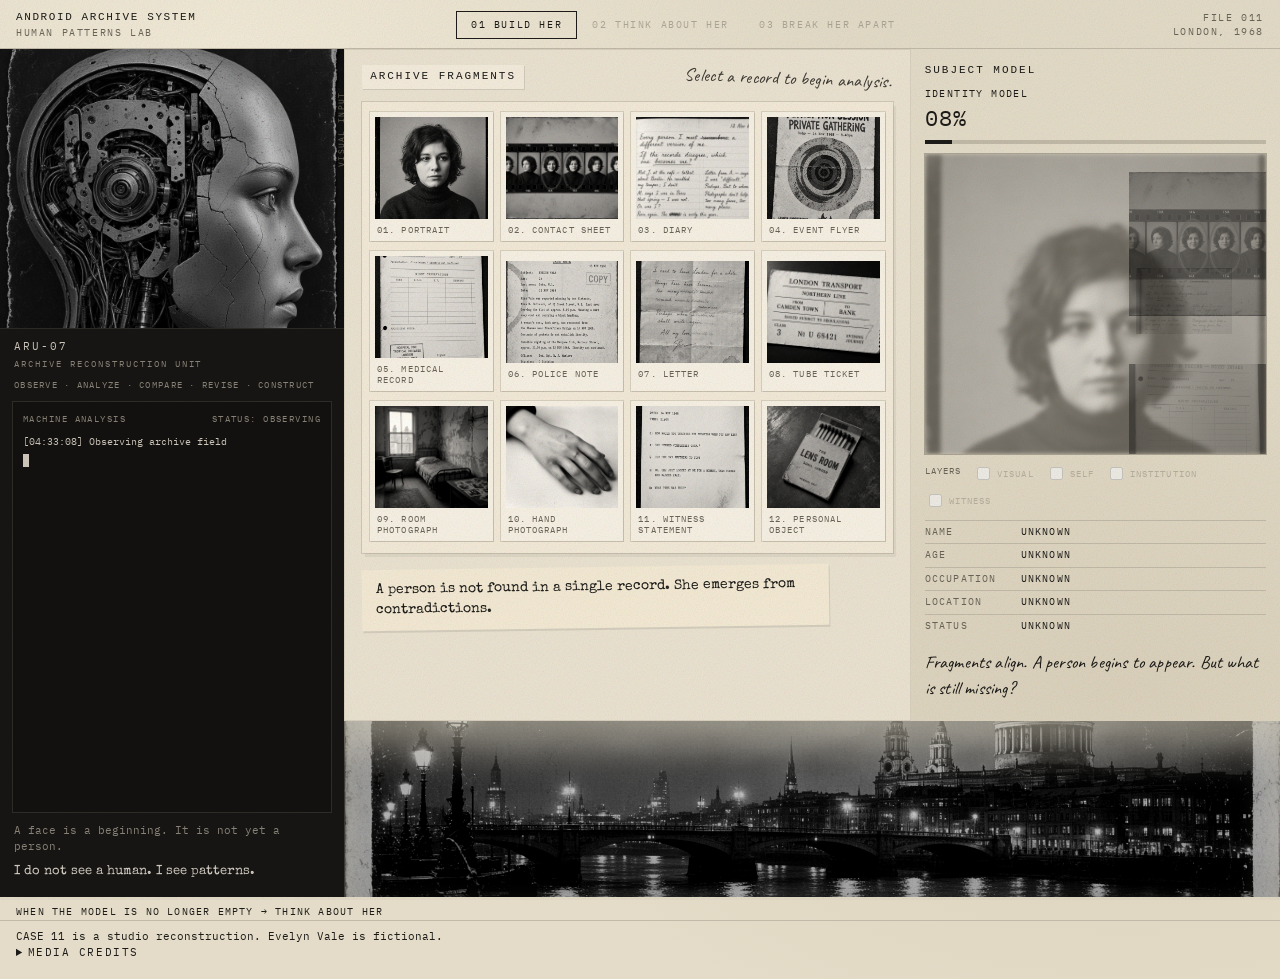
==== commit 06914bb5: "Keep the machine analysis log typing, even while it waits. The panel under ARU-07 should feel like i" ====
--- a/index.html
+++ b/index.html
@@ -7,7 +7,7 @@
   <link rel="preconnect" href="https://fonts.googleapis.com">
   <link rel="preconnect" href="https://fonts.gstatic.com" crossorigin>
   <link href="https://fonts.googleapis.com/css2?family=Caveat:wght@500&family=IBM+Plex+Mono:wght@400;500&family=Special+Elite&display=swap" rel="stylesheet">
-  <link rel="stylesheet" href="css/style.css?v=13">
+  <link rel="stylesheet" href="css/style.css?v=14">
 </head>
 <body class="page-archive">
   <a class="skip" href="#main">Skip to archive</a>
@@ -33,8 +33,7 @@
       <p class="machine-fn">Observe · Analyze · Compare · Revise · Construct</p>
       <section class="cog" aria-live="polite">
         <p class="cog-head"><span>Machine analysis</span><span data-status>Status: observing</span></p>
-        <p class="cog-log" data-cog>Waiting for a record.
-I do not begin with a person.</p>
+        <div class="cog-log" data-cog></div>
       </section>
       <p class="cog-note">A face is a beginning. It is not yet a person.</p>
       <p class="cog-quote" data-voice>I do not see a human. I see patterns.</p>
@@ -169,6 +168,6 @@
       </ul>
     </details>
   </footer>
-  <script src="js/script.js?v=13"></script>
+  <script src="js/script.js?v=14"></script>
 </body>
 </html>
--- a/css/style.css
+++ b/css/style.css
@@ -245,7 +245,25 @@
   line-height: 1.55;
   color: var(--machine-ink);
   min-height: 8em;
-  white-space: pre-wrap;
+  max-height: 240px;
+  overflow: auto;
+}
+
+.cog-log p {
+  margin: 0 0 0.3em;
+}
+
+.cog-log::after {
+  content: "█";
+  display: inline-block;
+  width: 0.65em;
+  animation: cog-blink 1s steps(1) infinite;
+}
+
+@keyframes cog-blink {
+  50% {
+    opacity: 0;
+  }
 }
 
 .cog-note {
@@ -1136,9 +1154,11 @@
 
 @media (prefers-reduced-motion: reduce) {
   html,
-  .frag {
+  .frag,
+  .cog-log::after {
     scroll-behavior: auto;
     transition: none;
+    animation: none;
   }
 }
 
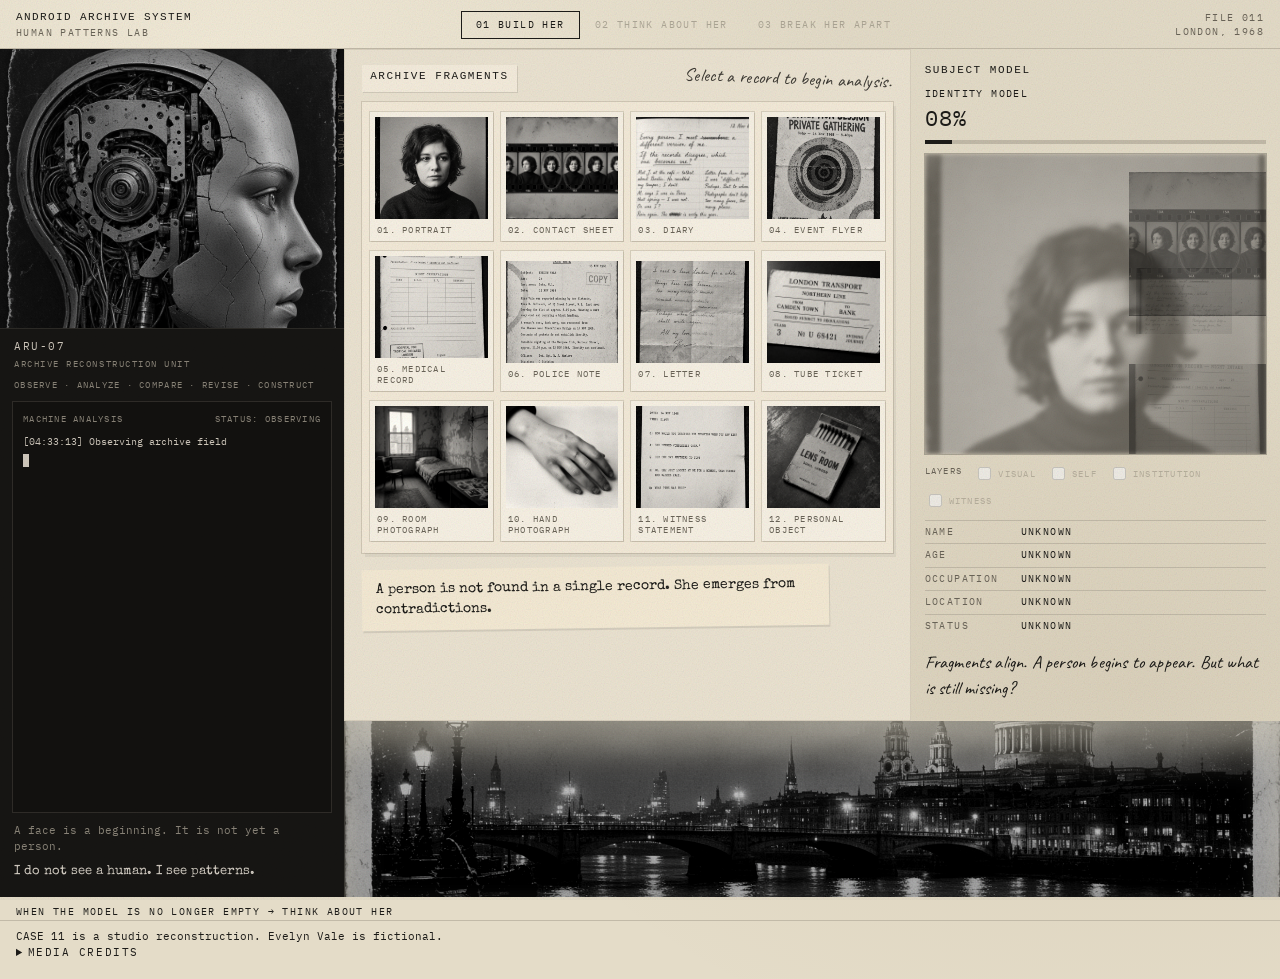
==== commit 9c87ea59: "Simplify the live CSS and JS without changing the archive interaction. Co-authored-by: Cursor <curso" ====
--- a/index.html
+++ b/index.html
@@ -7,7 +7,7 @@
   <link rel="preconnect" href="https://fonts.googleapis.com">
   <link rel="preconnect" href="https://fonts.gstatic.com" crossorigin>
   <link href="https://fonts.googleapis.com/css2?family=Caveat:wght@500&family=IBM+Plex+Mono:wght@400;500&family=Special+Elite&display=swap" rel="stylesheet">
-  <link rel="stylesheet" href="css/style.css?v=14">
+  <link rel="stylesheet" href="css/style.css?v=15">
 </head>
 <body class="page-archive">
   <a class="skip" href="#main">Skip to archive</a>
@@ -127,7 +127,6 @@
       <figure class="subject-face">
         <img class="base" src="images/archive/evelyn-portrait.jpg" alt="Incomplete reconstruction of Evelyn’s face.">
         <img class="base-b" src="images/archive/evelyn-portrait.jpg" alt="">
-        <img class="eye" src="images/archive/evelyn-eye-r.jpg" alt="A single cropped eye from the portrait.">
         <img class="scrap scrap-a" src="images/archive/contact-sheet.jpg" alt="">
         <img class="scrap scrap-b" src="images/archive/medical-form.jpg" alt="">
         <img class="scrap scrap-c" src="images/archive/diary-page.jpg" alt="">
@@ -168,6 +167,6 @@
       </ul>
     </details>
   </footer>
-  <script src="js/script.js?v=14"></script>
+  <script src="js/script.js?v=15"></script>
 </body>
 </html>
--- a/css/style.css
+++ b/css/style.css
@@ -1,4 +1,5 @@
-/* CASE 11 — analog archive × machine cognition. */
+/* CASE 11 — analog archive × machine cognition.
+   Grids stay different: .board / .board-think / .board-break */
 
 :root {
   --bg: #e7e0d2;
@@ -14,38 +15,24 @@
   --hand: "Caveat", "Segoe Script", cursive;
 }
 
-*,
-*::before,
-*::after {
-  box-sizing: border-box;
-}
-
-html {
-  scroll-behavior: smooth;
-}
+*, *::before, *::after { box-sizing: border-box; }
+
+html { scroll-behavior: smooth; }
 
 body {
   margin: 0;
   min-height: 100vh;
-  background: var(--bg);
+  background:
+    radial-gradient(ellipse at 18% 8%, rgba(255, 248, 230, 0.55), transparent 42%),
+    radial-gradient(ellipse at 88% 70%, rgba(120, 90, 50, 0.08), transparent 40%),
+    #e4dcc8;
   color: var(--ink);
   font-family: var(--sys);
   font-size: 12px;
   line-height: 1.45;
 }
 
-.page-archive,
-.page-recon,
-.page-none {
-  background:
-    radial-gradient(ellipse at 18% 8%, rgba(255, 248, 230, 0.55), transparent 42%),
-    radial-gradient(ellipse at 88% 70%, rgba(120, 90, 50, 0.08), transparent 40%),
-    #e4dcc8;
-}
-
-.page-archive::before,
-.page-recon::before,
-.page-none::before {
+body::before {
   content: "";
   position: fixed;
   inset: 0;
@@ -56,34 +43,10 @@
   background-image: url("data:image/svg+xml;utf8,<svg xmlns='http://www.w3.org/2000/svg' width='140' height='140'><filter id='n'><feTurbulence type='fractalNoise' baseFrequency='0.85' numOctaves='2' stitchTiles='stitch'/></filter><rect width='100%' height='100%' filter='url(%23n)' opacity='0.55'/></svg>");
 }
 
-img {
-  max-width: 100%;
-  display: block;
-}
-
-a {
-  color: inherit;
-  text-decoration: none;
-}
-
-a:hover {
-  text-decoration: underline;
-  text-underline-offset: 0.2em;
-}
-
-h1,
-h2,
-h3,
-p,
-ol,
-ul,
-figure,
-blockquote,
-dl,
-dt,
-dd {
-  margin: 0;
-}
+img { max-width: 100%; display: block; }
+a { color: inherit; text-decoration: none; }
+a:hover { text-decoration: underline; text-underline-offset: 0.2em; }
+h1, h2, h3, p, ol, ul, figure, blockquote, dl, dt, dd { margin: 0; }
 
 button {
   font-family: inherit;
@@ -95,28 +58,21 @@
   text-align: left;
 }
 
-.skip {
-  position: absolute;
-  left: -999px;
-}
-
-.skip:focus {
-  left: 8px;
-  top: 8px;
-  z-index: 50;
-  background: var(--bg);
-  padding: 6px;
-}
-
-.visually-hidden {
-  position: absolute;
-  width: 1px;
-  height: 1px;
-  overflow: hidden;
-  clip: rect(0 0 0 0);
-}
-
-/* Top bar — file header */
+.skip { position: absolute; left: -999px; }
+.skip:focus { left: 8px; top: 8px; z-index: 50; background: var(--bg); padding: 6px; }
+
+.caps,
+.mast, .machine-id, .machine-fn, .cog-head, .stage-head h1,
+.frag .cap, .frag .meta, .subject h2, .subject-pct, .layers,
+.sheet, .inspect-status, .inspect-panel h2, .inspect-close,
+.well h2, .hyps-wrap h2, .hyp, .fork, .path h2, .path .face figcaption,
+.share-strip figcaption, .compare, .overlap .lab, .break-final,
+.site-footer summary, .continue {
+  letter-spacing: 0.14em;
+  text-transform: uppercase;
+}
+
+/* Header */
 .mast {
   display: grid;
   grid-template-columns: minmax(180px, 0.7fr) minmax(0, 1.6fr) minmax(140px, 0.5fr);
@@ -125,56 +81,36 @@
   padding: 10px 16px 8px;
   border-bottom: 1px solid var(--line);
   font-size: 10px;
-  letter-spacing: 0.16em;
-  text-transform: uppercase;
   color: var(--dim);
 }
 
-.mast strong {
-  display: block;
-  color: var(--ink);
-  font-weight: 500;
-  font-size: 11px;
-}
-
-.storyline {
-  list-style: none;
-  display: flex;
-  justify-content: center;
-  gap: 0;
-  padding: 0;
-}
-
-.storyline a {
-  display: block;
-  padding: 6px 14px;
-  border: 1px solid transparent;
-}
-
-.storyline a[aria-current="step"] {
-  color: var(--ink);
-  border-color: var(--ink);
-  text-decoration: none;
-}
-
-.storyline .is-ahead a {
-  opacity: 0.45;
-}
-
-.mast-file {
-  text-align: right;
-}
-
-/* PAGE 1 — machine | fragments | subject */
-.board {
-  display: grid;
-  grid-template-columns: minmax(250px, 0.82fr) minmax(0, 1.35fr) minmax(250px, 0.88fr);
-  grid-template-rows: minmax(620px, 1fr) auto;
+.mast strong { display: block; color: var(--ink); font-weight: 500; font-size: 11px; }
+.mast-file { text-align: right; }
+
+.storyline { list-style: none; display: flex; justify-content: center; padding: 0; }
+.storyline a { display: block; padding: 6px 14px; border: 1px solid transparent; }
+.storyline a[aria-current="step"] { color: var(--ink); border-color: var(--ink); text-decoration: none; }
+.storyline .is-ahead a { opacity: 0.45; }
+
+/* PAGE 1 grid */
+.board, .board-think, .board-break {
   min-height: calc(100vh - 52px);
   position: relative;
   z-index: 1;
 }
 
+.board {
+  display: grid;
+  grid-template-columns: minmax(250px, 0.82fr) minmax(0, 1.35fr) minmax(250px, 0.88fr);
+  grid-template-rows: minmax(620px, 1fr) auto;
+}
+
+.board .machine { grid-column: 1; grid-row: 1 / -1; }
+.board .stage { grid-column: 2; grid-row: 1; }
+.board .subject { grid-column: 3; grid-row: 1; }
+.board .city { grid-column: 2 / -1; grid-row: 2; }
+
+/* Machine */
 .machine {
   background: var(--machine);
   color: var(--machine-ink);
@@ -184,13 +120,7 @@
   min-height: 100%;
 }
 
-.machine figure {
-  margin: 0;
-  overflow: hidden;
-  max-height: 280px;
-  border-bottom: 1px solid #2c2a26;
-}
-
+.machine figure { margin: 0; overflow: hidden; max-height: 280px; border-bottom: 1px solid #2c2a26; }
 .machine figure img {
   width: 100%;
   height: 280px;
@@ -198,28 +128,11 @@
   object-position: 40% 20%;
   filter: grayscale(1) contrast(1.05);
 }
-
-.machine-id {
-  padding: 10px 14px 8px;
-  letter-spacing: 0.18em;
-  text-transform: uppercase;
-  font-size: 11px;
-}
-
-.machine-id span {
-  display: block;
-  color: var(--machine-dim);
-  font-size: 9px;
-  margin-top: 2px;
-}
-
-.machine-fn {
-  padding: 0 14px 10px;
-  font-size: 9px;
-  letter-spacing: 0.14em;
-  text-transform: uppercase;
-  color: var(--machine-dim);
-}
+.machine.is-live figure img { filter: grayscale(1) contrast(1.12) brightness(1.04); }
+
+.machine-id { padding: 10px 14px 8px; font-size: 11px; }
+.machine-id span { display: block; color: var(--machine-dim); font-size: 9px; margin-top: 2px; }
+.machine-fn { padding: 0 14px 10px; font-size: 9px; color: var(--machine-dim); }
 
 .cog {
   margin: 0 12px;
@@ -234,8 +147,6 @@
   display: flex;
   justify-content: space-between;
   font-size: 9px;
-  letter-spacing: 0.16em;
-  text-transform: uppercase;
   color: var(--machine-dim);
   margin-bottom: 8px;
 }
@@ -243,16 +154,12 @@
 .cog-log {
   font-size: 10px;
   line-height: 1.55;
-  color: var(--machine-ink);
   min-height: 8em;
   max-height: 240px;
   overflow: auto;
 }
 
-.cog-log p {
-  margin: 0 0 0.3em;
-}
-
+.cog-log p { margin: 0 0 0.3em; }
 .cog-log::after {
   content: "█";
   display: inline-block;
@@ -260,30 +167,12 @@
   animation: cog-blink 1s steps(1) infinite;
 }
 
-@keyframes cog-blink {
-  50% {
-    opacity: 0;
-  }
-}
-
-.cog-note {
-  margin: 10px 14px 0;
-  font-size: 11px;
-  color: var(--machine-dim);
-}
-
-.cog-quote {
-  margin: 8px 14px 0;
-  font-family: var(--type);
-  font-size: 13px;
-  color: #d4cec4;
-}
-
-.machine.is-live figure img {
-  filter: grayscale(1) contrast(1.12) brightness(1.04);
-}
-
-/* Center archive */
+@keyframes cog-blink { 50% { opacity: 0; } }
+
+.cog-note { margin: 10px 14px 0; font-size: 11px; color: var(--machine-dim); }
+.cog-quote { margin: 8px 14px 0; font-family: var(--type); font-size: 13px; color: #d4cec4; }
+
+/* Archive board */
 .stage {
   position: relative;
   padding: 16px 18px 14px;
@@ -305,19 +194,10 @@
   transform-origin: left top;
 }
 
-.stage-head {
-  display: flex;
-  justify-content: space-between;
-  align-items: flex-start;
-  gap: 12px;
-  margin-bottom: 10px;
-}
-
+.stage-head { display: flex; justify-content: space-between; gap: 12px; margin-bottom: 10px; }
 .stage-head h1 {
   font-size: 11px;
   font-weight: 500;
-  letter-spacing: 0.18em;
-  text-transform: uppercase;
   padding: 4px 8px;
   background: #f4ecdc;
   box-shadow: 1px 1px 0 rgba(28, 27, 24, 0.12);
@@ -340,13 +220,10 @@
   gap: 10px 8px;
   padding: 10px 8px 12px;
   background: #f3ead8;
-  box-shadow:
-    0 0 0 1px rgba(90, 80, 60, 0.18),
-    3px 4px 0 rgba(28, 27, 24, 0.06);
+  box-shadow: 0 0 0 1px rgba(90, 80, 60, 0.18), 3px 4px 0 rgba(28, 27, 24, 0.06);
 }
 
 .frag {
-  border: 0;
   background: #f7f1e4;
   position: relative;
   overflow: hidden;
@@ -375,74 +252,27 @@
   right: 6px;
   bottom: 24px;
   font-size: 8px;
-  letter-spacing: 0.08em;
-  text-transform: uppercase;
   background: rgba(247, 241, 228, 0.94);
   padding: 2px 4px;
 }
 
-.frag:hover .meta {
-  display: block;
-}
-
-.frag .cap {
-  display: block;
-  padding: 5px 2px 6px;
-  font-size: 9px;
-  letter-spacing: 0.12em;
-  text-transform: uppercase;
-  color: var(--dim);
-}
-
-.frag.is-read {
-  outline: 1px solid var(--ink);
-}
-
-.frag.is-open {
-  outline: 1px solid var(--alert);
-}
+.frag:hover .meta { display: block; }
+.frag .cap { display: block; padding: 5px 2px 6px; font-size: 9px; color: var(--dim); }
+.frag.is-read { outline: 1px solid var(--ink); }
+.frag.is-open { outline: 1px solid var(--alert); }
 
 .stage-quote {
   margin-top: 14px;
   padding: 10px 14px;
   width: 88%;
   background: #f4ead4;
-  border: 0;
   font-family: var(--type);
   font-size: 14px;
   transform: rotate(-0.8deg);
   box-shadow: 1px 2px 0 rgba(28, 27, 24, 0.1);
 }
 
-.stage-quote::before {
-  content: "";
-  position: absolute;
-  /* tape */
-}
-
-.board .machine {
-  grid-column: 1;
-  grid-row: 1 / -1;
-}
-
-.board .stage {
-  grid-column: 2;
-  grid-row: 1;
-}
-
-.board .subject {
-  grid-column: 3;
-  grid-row: 1;
-}
-
-.city {
-  grid-column: 2 / -1;
-  grid-row: 2;
-  height: 176px;
-  overflow: hidden;
-  position: relative;
-}
-
+.city { height: 176px; overflow: hidden; position: relative; }
 .city::after {
   content: "";
   position: absolute;
@@ -451,7 +281,6 @@
   pointer-events: none;
   box-shadow: inset 0 28px 36px rgba(228, 220, 200, 0.55);
 }
-
 .city img {
   width: 100%;
   height: 176px;
@@ -460,43 +289,13 @@
   filter: grayscale(1) contrast(1.2) brightness(0.82);
 }
 
-/* Right — subject model */
-.subject {
-  padding: 14px 14px 16px;
-}
-
-.subject h2 {
-  font-size: 11px;
-  font-weight: 500;
-  letter-spacing: 0.18em;
-  text-transform: uppercase;
-}
-
-.subject-pct {
-  margin: 8px 0 6px;
-  font-size: 10px;
-  letter-spacing: 0.14em;
-  text-transform: uppercase;
-}
-
-.subject-pct strong {
-  font-size: 22px;
-  font-weight: 400;
-  display: block;
-}
-
-.bar {
-  height: 4px;
-  background: var(--line);
-  margin-bottom: 10px;
-}
-
-.bar > span {
-  display: block;
-  height: 100%;
-  background: var(--ink);
-  width: 8%;
-}
+/* Subject */
+.subject { padding: 14px; }
+.subject h2 { font-size: 11px; font-weight: 500; }
+.subject-pct { margin: 8px 0 6px; font-size: 10px; }
+.subject-pct strong { font-size: 22px; font-weight: 400; display: block; }
+.bar { height: 4px; background: var(--line); margin-bottom: 10px; }
+.bar > span { display: block; height: 100%; background: var(--ink); width: 8%; }
 
 .subject-face {
   position: relative;
@@ -517,89 +316,23 @@
   filter: grayscale(1);
 }
 
-.subject-face .base {
-  opacity: 0.62;
-  filter: grayscale(1) contrast(1.05) blur(1.6px);
-}
-
-.subject-face .base-b {
-  display: none;
-}
-
-.subject-face .eye {
-  display: none;
-}
-
-.subject-face .scrap {
-  mix-blend-mode: multiply;
-  opacity: 0.55;
-}
-
-.subject-face .scrap-a {
-  width: 46%;
-  height: 48%;
-  left: auto;
-  right: -6%;
-  top: 6%;
-}
-
-.subject-face .scrap-b {
-  width: 40%;
-  height: 34%;
-  top: auto;
-  bottom: -4%;
-  left: auto;
-  right: 0;
-  opacity: 0.42;
-}
-
-.subject-face .scrap-c {
-  width: 28%;
-  height: 22%;
-  left: auto;
-  right: 10%;
-  top: 38%;
-  opacity: 0.35;
-}
-
-.subject[data-clarity="0"] .base {
-  opacity: 0.5;
-  filter: grayscale(1) contrast(1.08) blur(2.2px);
-}
-
-.subject[data-clarity="1"] .base {
-  opacity: 0.72;
-  filter: grayscale(1) blur(1px);
-}
-
-.subject[data-clarity="2"] .base {
-  opacity: 0.86;
-  filter: grayscale(1) blur(0.4px);
-}
-
+.subject-face .base { opacity: 0.62; filter: grayscale(1) contrast(1.05) blur(1.6px); }
+.subject-face .base-b { display: none; }
+.subject-face .scrap { mix-blend-mode: multiply; opacity: 0.55; }
+.subject-face .scrap-a { width: 46%; height: 48%; left: auto; right: -6%; top: 6%; }
+.subject-face .scrap-b { width: 40%; height: 34%; top: auto; bottom: -4%; left: auto; right: 0; opacity: 0.42; }
+.subject-face .scrap-c { width: 28%; height: 22%; left: auto; right: 10%; top: 38%; opacity: 0.35; }
+
+.subject[data-clarity="0"] .base { opacity: 0.5; filter: grayscale(1) contrast(1.08) blur(2.2px); }
+.subject[data-clarity="1"] .base { opacity: 0.72; filter: grayscale(1) blur(1px); }
+.subject[data-clarity="2"] .base { opacity: 0.86; filter: grayscale(1) blur(0.4px); }
 .subject[data-clarity="2"] .scrap,
-.subject[data-clarity="3"] .scrap {
-  opacity: 0.28;
-}
-
-.subject[data-clarity="3"] .base {
-  opacity: 0.94;
-  filter: grayscale(1) blur(0);
-}
-
-.subject[data-clarity="4"] .base {
-  opacity: 1;
-  filter: grayscale(1) blur(0);
-}
-
-.subject[data-clarity="4"] .scrap {
-  opacity: 0.16;
-}
-
-.subject.is-conflict .base {
-  clip-path: polygon(0 0, 58% 0, 42% 100%, 0 100%);
-}
-
+.subject[data-clarity="3"] .scrap { opacity: 0.28; }
+.subject[data-clarity="3"] .base { opacity: 0.94; filter: grayscale(1); }
+.subject[data-clarity="4"] .base { opacity: 1; filter: grayscale(1); }
+.subject[data-clarity="4"] .scrap { opacity: 0.16; }
+
+.subject.is-conflict .base { clip-path: polygon(0 0, 58% 0, 42% 100%, 0 100%); }
 .subject.is-conflict .base-b {
   display: block;
   clip-path: polygon(58% 0, 100% 0, 100% 100%, 42% 100%);
@@ -608,71 +341,24 @@
   filter: grayscale(1) contrast(1.3);
 }
 
-.layers {
-  display: flex;
-  flex-wrap: wrap;
-  gap: 8px 12px;
-  margin: 0 0 10px;
-  font-size: 9px;
-  letter-spacing: 0.12em;
-  text-transform: uppercase;
-  color: var(--dim);
-}
-
-.layers label {
-  display: flex;
-  gap: 4px;
-  align-items: center;
-}
-
-.layers input:disabled + span {
-  opacity: 0.35;
-}
-
-.subject.layer-off-VISUAL .base,
-.subject.layer-off-VISUAL .eye {
-  opacity: 0.08;
-}
-
-.subject.layer-off-SELF .scrap-c {
-  display: none;
-}
-
-.subject.layer-off-INSTITUTION .scrap-b {
-  display: none;
-}
-
-.subject.layer-off-WITNESS .scrap-a {
-  display: none;
-}
-
-.sheet {
-  font-size: 10px;
-  letter-spacing: 0.12em;
-  text-transform: uppercase;
-}
-
-.sheet div {
-  display: grid;
-  grid-template-columns: 92px 1fr;
-  gap: 4px;
-  border-top: 1px solid var(--line);
-  padding: 4px 0;
-}
-
-.sheet dt {
-  color: var(--dim);
-}
-
-.subject-hand {
-  margin-top: 12px;
-  font-family: var(--hand);
-  font-size: 18px;
-  text-transform: none;
-  letter-spacing: 0.01em;
-}
-
-/* Viewer stays inside the center so machine + model remain visible */
+.subject.model--crisis .base { filter: grayscale(1) contrast(1.35); }
+.subject.model--erasure .base { opacity: 0.32; filter: grayscale(1) brightness(1.25); }
+.subject.model--institution .base { width: 52%; height: 52%; left: 6%; top: 24%; }
+
+.layers { display: flex; flex-wrap: wrap; gap: 8px 12px; margin: 0 0 10px; font-size: 9px; color: var(--dim); }
+.layers label { display: flex; gap: 4px; align-items: center; }
+.layers input:disabled + span { opacity: 0.35; }
+.subject.layer-off-VISUAL .base { opacity: 0.08; }
+.subject.layer-off-SELF .scrap-c,
+.subject.layer-off-INSTITUTION .scrap-b,
+.subject.layer-off-WITNESS .scrap-a { display: none; }
+
+.sheet { font-size: 10px; }
+.sheet div { display: grid; grid-template-columns: 92px 1fr; gap: 4px; border-top: 1px solid var(--line); padding: 4px 0; }
+.sheet dt { color: var(--dim); }
+.subject-hand { margin-top: 12px; font-family: var(--hand); font-size: 18px; text-transform: none; letter-spacing: 0.01em; }
+
+/* Lightbox (stays in the center column) */
 .inspect {
   position: absolute;
   inset: 8px;
@@ -683,55 +369,13 @@
   border: 1px solid var(--ink);
 }
 
-.inspect[hidden] {
-  display: none;
-}
-
-.inspect-img {
-  display: flex;
-  align-items: center;
-  justify-content: center;
-  padding: 12px;
-}
-
-.inspect-img img {
-  max-height: 70vh;
-  max-width: 100%;
-  object-fit: contain;
-  filter: grayscale(1);
-  border: 1px solid var(--line);
-}
-
-.inspect-panel {
-  border-left: 1px solid var(--ink);
-  padding: 12px;
-  overflow: auto;
-}
-
-.inspect-status {
-  letter-spacing: 0.14em;
-  text-transform: uppercase;
-  font-size: 9px;
-  min-height: 1.3em;
-  margin-bottom: 10px;
-}
-
-.inspect-panel h2 {
-  font-size: 9px;
-  font-weight: 400;
-  letter-spacing: 0.16em;
-  text-transform: uppercase;
-  color: var(--dim);
-  margin: 10px 0 4px;
-}
-
-.inspect-close {
-  margin-top: 12px;
-  letter-spacing: 0.14em;
-  text-transform: uppercase;
-  border-bottom: 1px solid var(--ink);
-  padding-bottom: 2px;
-}
+.inspect[hidden] { display: none; }
+.inspect-img { display: flex; align-items: center; justify-content: center; padding: 12px; }
+.inspect-img img { max-height: 70vh; max-width: 100%; object-fit: contain; filter: grayscale(1); border: 1px solid var(--line); }
+.inspect-panel { border-left: 1px solid var(--ink); padding: 12px; overflow: auto; }
+.inspect-status { font-size: 9px; min-height: 1.3em; margin-bottom: 10px; }
+.inspect-panel h2 { font-size: 9px; font-weight: 400; color: var(--dim); margin: 10px 0 4px; }
+.inspect-close { margin-top: 12px; border-bottom: 1px solid var(--ink); padding-bottom: 2px; }
 
 .page-none > .inspect {
   position: fixed;
@@ -740,37 +384,21 @@
   right: 12px;
   bottom: 12px;
   inset: auto;
-  z-index: 12;
-}
-
-/* PAGE 2 — asymmetrical: machine | relation well | subject */
+}
+
+/* PAGE 2 grid */
 .board-think {
   display: grid;
   grid-template-columns: minmax(230px, 0.7fr) minmax(0, 1.55fr) minmax(240px, 0.82fr);
   grid-template-rows: minmax(0, 1fr) auto;
-  min-height: calc(100vh - 52px);
-  position: relative;
-  z-index: 1;
-}
-
-.board-think .machine {
-  grid-row: 1 / -1;
-}
-
-.board-think .city {
-  grid-column: 2 / -1;
-  grid-row: 2;
-}
-
-.board-think .subject {
-  grid-column: 3;
-  grid-row: 1;
-  border-left: 1px solid var(--line);
-}
+}
+
+.board-think .machine { grid-row: 1 / -1; }
+.board-think .relate { grid-column: 2; grid-row: 1; }
+.board-think .subject { grid-column: 3; grid-row: 1; border-left: 1px solid var(--line); }
+.board-think .city { grid-column: 2 / -1; grid-row: 2; }
 
 .relate {
-  grid-column: 2;
-  grid-row: 1;
   display: grid;
   grid-template-columns: repeat(6, minmax(0, 1fr));
   grid-template-rows: auto auto 1fr auto;
@@ -779,7 +407,7 @@
   position: relative;
 }
 
-.relate > .links {
+.links {
   position: absolute;
   inset: 0;
   z-index: 3;
@@ -788,307 +416,82 @@
   pointer-events: none;
 }
 
-.relate-lead {
-  grid-column: 1 / -1;
-  font-size: 11px;
-  color: var(--dim);
-}
-
-.relate-lead strong {
-  color: var(--ink);
-  font-weight: 400;
-}
-
-.evidence {
-  grid-column: 1 / -1;
-  display: grid;
-  grid-template-columns: repeat(6, minmax(0, 1fr));
-  gap: 6px;
-}
-
-.evidence .frag img {
-  height: 64px;
-}
-
-.well {
-  grid-column: 1 / 5;
-  grid-row: 3;
-  position: relative;
-  border: 1px solid var(--ink);
-  padding: 10px;
-  min-height: 280px;
-}
-
-.well h2,
-.hyps-wrap h2 {
-  font-size: 10px;
-  font-weight: 400;
-  letter-spacing: 0.14em;
-  text-transform: uppercase;
-  margin-bottom: 8px;
-}
-
-.pins {
-  position: relative;
-  z-index: 2;
-  display: grid;
-  grid-template-columns: repeat(3, minmax(0, 1fr));
-  gap: 8px;
-}
-
-.pin {
-  border: 1px dashed var(--line);
-  min-height: 96px;
-  padding: 6px;
-}
-
-.pin.is-on {
-  border-style: solid;
-  border-color: var(--ink);
-}
-
-.pin img {
-  width: 100%;
-  height: 64px;
-  object-fit: cover;
-  filter: grayscale(1);
-}
-
-.links {
-  position: absolute;
-  inset: 0;
-  z-index: 1;
-  width: 100%;
-  height: 100%;
-  pointer-events: none;
-}
-
-.hyps-wrap {
-  grid-column: 5 / 7;
-  grid-row: 3;
-  border: 1px solid var(--line);
-  padding: 10px;
-}
-
-.hyp {
-  margin: 0 0 8px;
-  padding: 6px 0;
-  border-top: 1px solid var(--line);
-  letter-spacing: 0.1em;
-  text-transform: uppercase;
-  font-size: 11px;
-}
-
-.hyp small {
-  display: block;
-  color: var(--dim);
-  font-size: 10px;
-  margin-top: 2px;
-}
-
-.hyp.is-revised {
-  color: var(--alert);
-}
-
-.relate-note {
-  grid-column: 1 / -1;
-  font-size: 10px;
-  color: var(--dim);
-}
-
-.subject.model--crisis .base {
-  filter: grayscale(1) contrast(1.35);
-}
-
-.subject.model--erasure .base {
-  opacity: 0.32;
-  filter: grayscale(1) brightness(1.25);
-}
-
-.subject.model--institution .base {
-  width: 52%;
-  height: 52%;
-  left: 6%;
-  top: 24%;
-}
-
-/* PAGE 3 — machine + three branching reconstructions */
+.relate-lead { grid-column: 1 / -1; font-size: 11px; color: var(--dim); }
+.relate-lead strong { color: var(--ink); font-weight: 400; }
+.relate-note { grid-column: 1 / -1; font-size: 10px; color: var(--dim); }
+
+.evidence { grid-column: 1 / -1; display: grid; grid-template-columns: repeat(6, minmax(0, 1fr)); gap: 6px; }
+.evidence .frag img { height: 64px; }
+
+.well { grid-column: 1 / 5; grid-row: 3; position: relative; border: 1px solid var(--ink); padding: 10px; min-height: 280px; }
+.well h2, .hyps-wrap h2 { font-size: 10px; font-weight: 400; margin-bottom: 8px; }
+
+.pins { position: relative; z-index: 2; display: grid; grid-template-columns: repeat(3, minmax(0, 1fr)); gap: 8px; }
+.pin { border: 1px dashed var(--line); min-height: 96px; padding: 6px; }
+.pin.is-on { border-style: solid; border-color: var(--ink); }
+.pin img { width: 100%; height: 64px; object-fit: cover; filter: grayscale(1); }
+
+.hyps-wrap { grid-column: 5 / 7; grid-row: 3; border: 1px solid var(--line); padding: 10px; }
+.hyp { margin: 0 0 8px; padding: 6px 0; border-top: 1px solid var(--line); font-size: 11px; }
+.hyp small { display: block; color: var(--dim); font-size: 10px; margin-top: 2px; }
+.hyp.is-revised { color: var(--alert); }
+
+/* PAGE 3 grid */
 .board-break {
   display: grid;
   grid-template-columns: minmax(220px, 0.7fr) repeat(3, minmax(0, 1fr));
   grid-template-rows: auto auto 1fr auto auto auto;
-  min-height: calc(100vh - 52px);
-  gap: 0;
-  position: relative;
-  z-index: 1;
-}
-
-.board-break .machine {
-  grid-column: 1;
-  grid-row: 1 / -1;
-}
-
-.board-break .city {
-  grid-column: 2 / -1;
-}
-
-.break-lead {
-  grid-column: 2 / -1;
-  padding: 12px 16px 6px;
-  display: flex;
-  justify-content: space-between;
-  gap: 16px;
-}
-
-.break-lead .hand {
-  font-family: var(--hand);
-  font-size: 18px;
-  text-transform: none;
-}
-
-.fork {
-  grid-column: 2 / -1;
-  text-align: center;
-  letter-spacing: 0.16em;
-  text-transform: uppercase;
-  font-size: 10px;
-  padding: 4px 16px 8px;
-  color: var(--dim);
-}
-
-.path {
-  padding: 8px 10px 14px;
-  border-left: 1px solid var(--line);
-}
-
-.path h2 {
-  font-size: 10px;
-  font-weight: 400;
-  letter-spacing: 0.16em;
-  text-transform: uppercase;
-}
-
-.path .who {
-  font-family: var(--type);
-  font-size: 14px;
-  margin: 4px 0 8px;
-}
-
-.path .face {
-  position: relative;
-  margin-bottom: 8px;
-}
-
-.path .face img {
-  width: 100%;
-  height: 150px;
-  object-fit: cover;
-  filter: grayscale(1);
-}
-
+}
+
+.board-break .machine { grid-column: 1; grid-row: 1 / -1; }
+.board-break .city,
+.break-lead, .fork, .break-share, .overlap, .break-final { grid-column: 2 / -1; }
+
+.break-lead { padding: 12px 16px 6px; display: flex; justify-content: space-between; gap: 16px; }
+.break-lead .hand { font-family: var(--hand); font-size: 18px; text-transform: none; }
+.fork { text-align: center; font-size: 10px; padding: 4px 16px 8px; color: var(--dim); }
+
+.path { padding: 8px 10px 14px; border-left: 1px solid var(--line); }
+.path h2 { font-size: 10px; font-weight: 400; }
+.path .who { font-family: var(--type); font-size: 14px; margin: 4px 0 8px; }
+.path .face { position: relative; margin-bottom: 8px; }
+.path .face img { width: 100%; height: 150px; object-fit: cover; filter: grayscale(1); }
 .path .face figcaption {
   position: absolute;
   left: 6px;
   bottom: 6px;
   font-size: 8px;
-  letter-spacing: 0.14em;
-  text-transform: uppercase;
   background: rgba(231, 224, 210, 0.9);
   padding: 2px 5px;
 }
 
-.path-a .face img {
-  filter: grayscale(1) contrast(1.3);
-}
-
-.path-b .face img {
-  filter: grayscale(1) brightness(0.82);
-}
-
-.path-c .face img {
-  filter: grayscale(1) brightness(1.22);
-  opacity: 0.7;
-}
-
-.same-ev {
-  display: grid;
-  gap: 6px;
-}
-
-.same-ev button {
-  width: 100%;
-  border: 1px solid var(--line);
-}
-
-.same-ev img {
-  width: 100%;
-  height: 58px;
-  object-fit: cover;
-  filter: grayscale(1);
-}
-
-.same-ev p {
-  padding: 4px 6px 6px;
-  font-size: 10px;
-}
-
-.break-share {
-  grid-column: 2 / -1;
-  padding: 10px 16px;
-  border-top: 1px solid var(--line);
-}
-
-.share-strip {
-  display: grid;
-  grid-template-columns: repeat(6, minmax(0, 1fr));
-  gap: 6px;
-  margin-top: 8px;
-}
-
-.share-strip figure {
-  border: 1px solid var(--line);
-}
-
-.share-strip img {
-  height: 64px;
-  width: 100%;
-  object-fit: cover;
-  filter: grayscale(1);
-}
-
-.share-strip figcaption {
-  font-size: 8px;
-  letter-spacing: 0.1em;
-  text-transform: uppercase;
-  padding: 3px 4px;
-  color: var(--dim);
-}
-
-.compare {
-  display: inline-block;
-  margin-top: 10px;
-  border: 1px solid var(--ink);
-  padding: 6px 12px;
-  letter-spacing: 0.16em;
-  text-transform: uppercase;
-}
+.path-a .face img { filter: grayscale(1) contrast(1.3); }
+.path-b .face img { filter: grayscale(1) brightness(0.82); }
+.path-c .face img { filter: grayscale(1) brightness(1.22); opacity: 0.7; }
+
+.same-ev { display: grid; gap: 6px; }
+.same-ev button { width: 100%; border: 1px solid var(--line); }
+.same-ev img { width: 100%; height: 58px; object-fit: cover; filter: grayscale(1); }
+.same-ev p { padding: 4px 6px 6px; font-size: 10px; }
+
+.break-share { padding: 10px 16px; border-top: 1px solid var(--line); }
+.share-strip { display: grid; grid-template-columns: repeat(6, minmax(0, 1fr)); gap: 6px; margin-top: 8px; }
+.share-strip figure { border: 1px solid var(--line); }
+.share-strip img { height: 64px; width: 100%; object-fit: cover; filter: grayscale(1); }
+.share-strip figcaption { font-size: 8px; padding: 3px 4px; color: var(--dim); }
+
+.compare { display: inline-block; margin-top: 10px; border: 1px solid var(--ink); padding: 6px 12px; }
 
 .overlap {
   display: none;
-  grid-column: 2 / -1;
   position: relative;
   min-height: 260px;
   margin: 0 16px 12px;
   border: 1px solid var(--ink);
 }
 
-.board-break.is-compare .overlap {
-  display: block;
-}
-
-.board-break.is-compare .path {
-  display: none;
-}
+.board-break.is-compare .overlap { display: block; }
+.board-break.is-compare .path { display: none; }
 
 .overlap img {
   position: absolute;
@@ -1109,76 +512,22 @@
   display: flex;
   justify-content: space-between;
   font-size: 9px;
-  letter-spacing: 0.14em;
-  text-transform: uppercase;
-}
-
-.break-final {
-  grid-column: 2 / -1;
-  padding: 8px 16px 16px;
-  letter-spacing: 0.1em;
-  text-transform: uppercase;
-  font-size: 11px;
-}
-
-.break-final p + p {
-  margin-top: 0.35em;
-}
-
-.site-footer {
-  padding: 8px 16px 18px;
-  border-top: 1px solid var(--line);
-  font-size: 11px;
-  position: relative;
-  z-index: 1;
-}
-
-.site-footer summary {
-  cursor: pointer;
-  letter-spacing: 0.14em;
-  text-transform: uppercase;
-}
-
-.credits-list {
-  margin: 8px 0 0;
-  padding-left: 1.1em;
-  max-width: 760px;
-}
-
-.continue {
-  margin: 8px 16px 0;
-  letter-spacing: 0.12em;
-  text-transform: uppercase;
-  font-size: 10px;
-}
+}
+
+.break-final { padding: 8px 16px 16px; font-size: 11px; }
+.break-final p + p { margin-top: 0.35em; }
+
+.site-footer { padding: 8px 16px 18px; border-top: 1px solid var(--line); font-size: 11px; position: relative; z-index: 1; }
+.site-footer summary { cursor: pointer; }
+.credits-list { margin: 8px 0 0; padding-left: 1.1em; max-width: 760px; }
+.continue { margin: 8px 16px 0; font-size: 10px; }
 
 @media (prefers-reduced-motion: reduce) {
-  html,
-  .frag,
-  .cog-log::after {
-    scroll-behavior: auto;
-    transition: none;
-    animation: none;
-  }
+  html, .frag, .cog-log::after { scroll-behavior: auto; transition: none; animation: none; }
 }
 
 @media (max-width: 980px) {
-  .board,
-  .board-think,
-  .board-break,
-  .mast,
-  .frags,
-  .evidence,
-  .relate,
-  .share-strip {
-    display: block;
-  }
-
-  .machine figure img {
-    height: 200px;
-  }
-
-  .inspect {
-    grid-template-columns: 1fr;
-  }
-}
+  .board, .board-think, .board-break, .mast, .frags, .evidence, .relate, .share-strip { display: block; }
+  .machine figure img { height: 200px; }
+  .inspect { grid-template-columns: 1fr; }
+}
